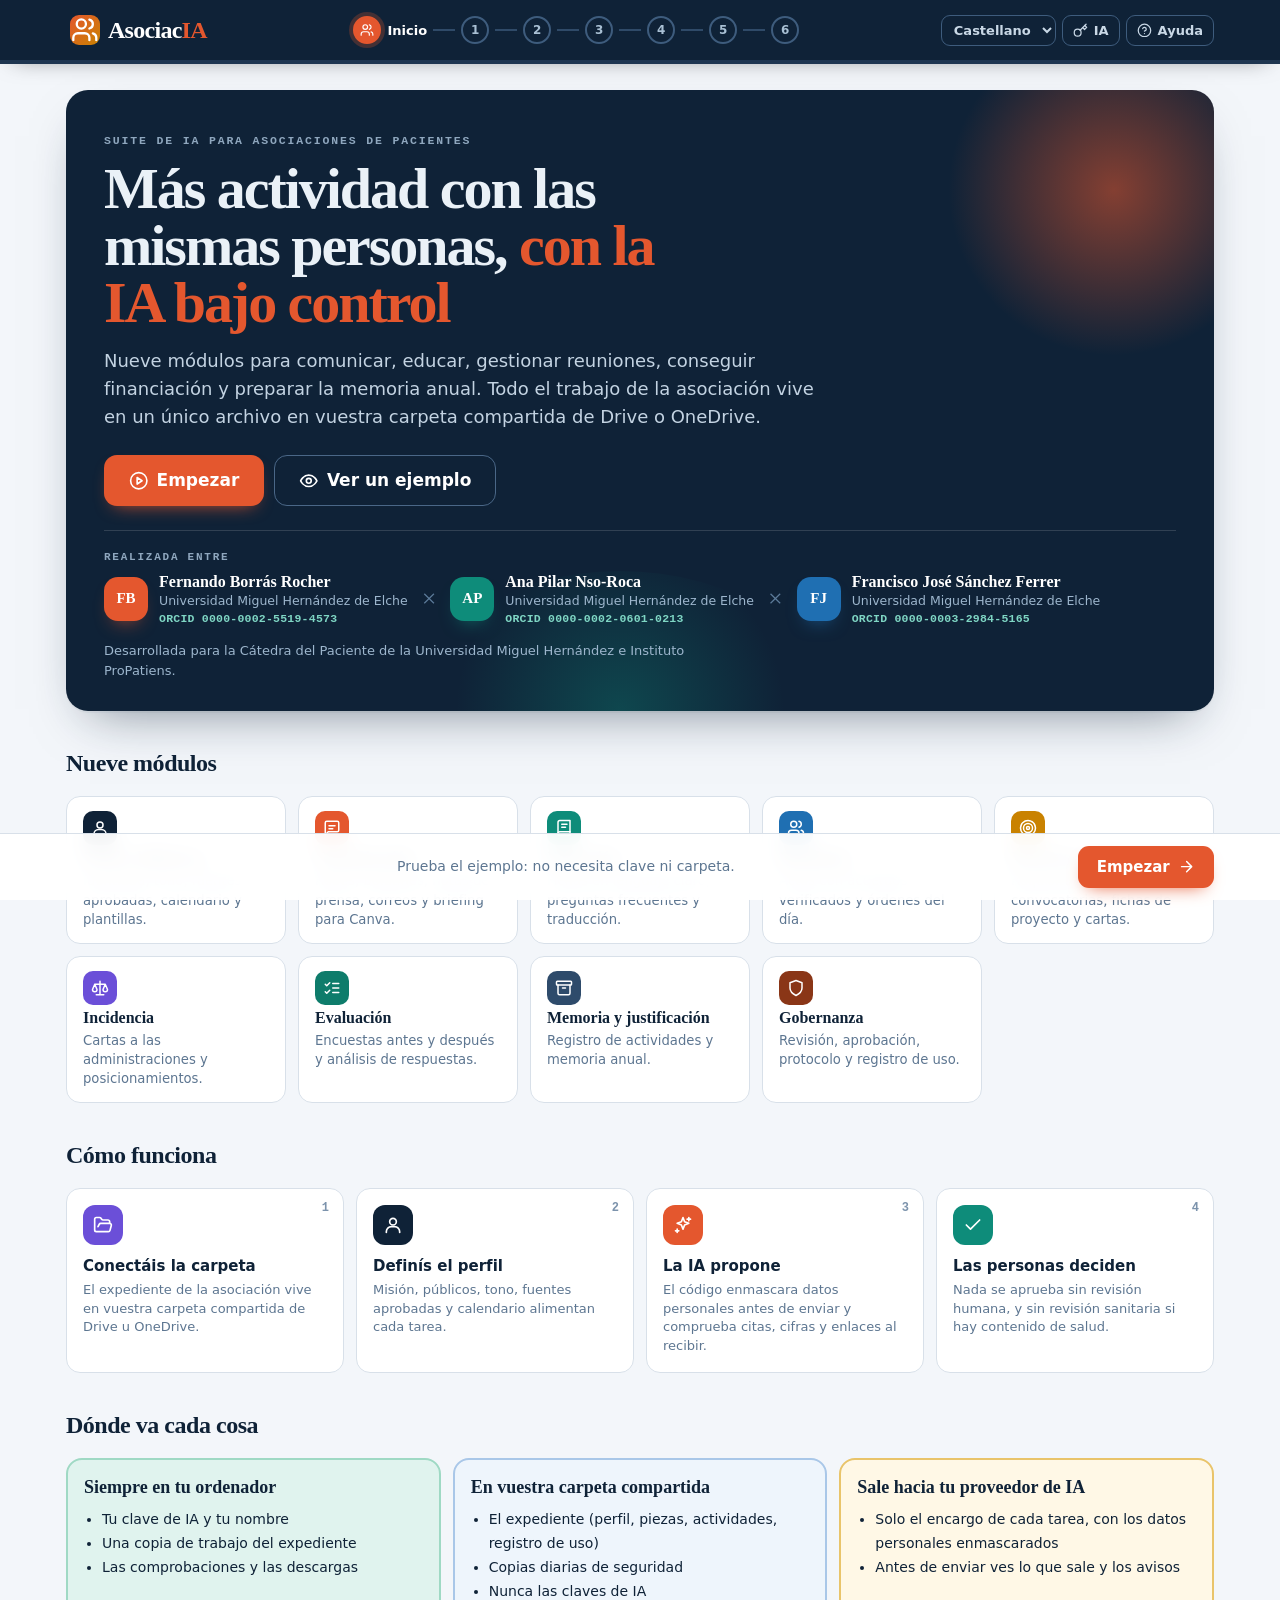
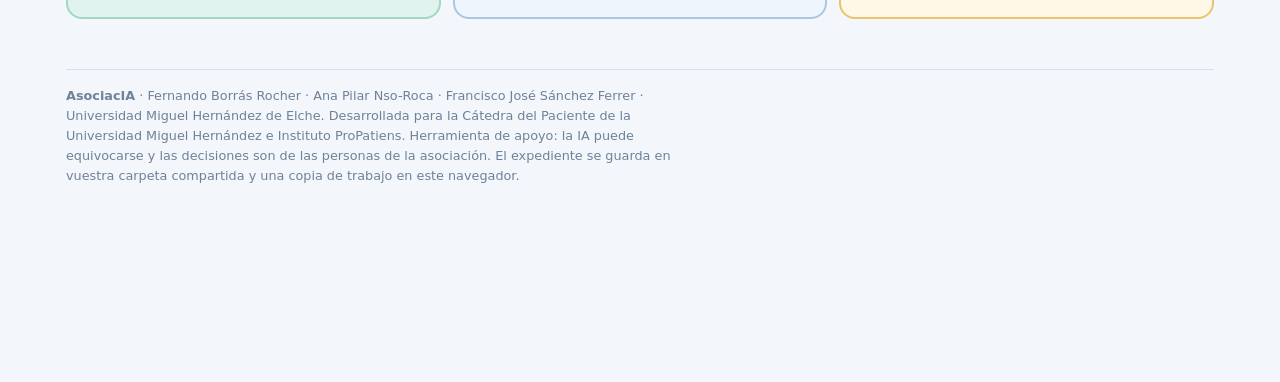
==== index.html @ 96e9e6d0 "Add files via upload" ====
<!DOCTYPE html>
<html lang="es"><head><meta charset="utf-8"><meta name="viewport" content="width=device-width,initial-scale=1"><meta name="theme-color" content="#0F2237">
<meta http-equiv="Content-Security-Policy" content="default-src 'none'; script-src 'unsafe-inline' https://cdnjs.cloudflare.com; style-src 'unsafe-inline' https://fonts.googleapis.com; font-src https://fonts.gstatic.com; img-src data: blob:; media-src blob: data:; connect-src https://api.openai.com https://generativelanguage.googleapis.com https://api.anthropic.com; worker-src blob: https://cdnjs.cloudflare.com; base-uri 'none'; form-action 'none'">
<meta name="author" content="Fernando Borrás Rocher; Ana Pilar Nso-Roca; Francisco José Sánchez Ferrer">
<meta name="description" content="La suite de IA de tu asociación de pacientes">
<title>AsociacIA · La suite de IA de tu asociación de pacientes</title><link rel="preconnect" href="https://fonts.googleapis.com">
<link rel="preconnect" href="https://fonts.gstatic.com" crossorigin>
<link href="https://fonts.googleapis.com/css2?family=Bricolage+Grotesque:opsz,wght@12..96,500;12..96,700;12..96,800&family=Instrument+Sans:ital,wght@0,400;0,500;0,600;0,700;1,400&family=JetBrains+Mono:wght@400;600&display=swap" rel="stylesheet">

<style>
:root{
  --tinta:#0F2237; --acero:#2E4B6B; --acero-claro:#7C93AC; --gris:#5D7691;
  --papel:#F3F6FA; --blanco:#FFFFFF; --linea:#D8E0E9; --linea-2:#E8EEF4;
  --brasa:#E4572E; --brasa-osc:#C9441F; --brasa-suave:#FDEBE4;
  --forjado:#0E7C6B; --forjado-suave:#E0F3EE; --aviso:#8A3617;
  --c-ctx:#1F6FB2; --c-comp:#6B4FD8; --c-rda:#0E8C7A; --c-tema:#C98200; --c-eval:#E4572E; --c-final:#2E4B6B;
  --sombra:0 1px 0 rgba(15,34,55,.05), 0 14px 34px -22px rgba(15,34,55,.45);
  --sombra-alta:0 2px 0 rgba(15,34,55,.04), 0 22px 50px -24px rgba(15,34,55,.55);
  --r:14px;
  --display:"Bricolage Grotesque",Georgia,serif;
  --texto:"Instrument Sans",system-ui,-apple-system,"Segoe UI",sans-serif;
  --mono:"JetBrains Mono",ui-monospace,monospace;
}
*{box-sizing:border-box}
html,body{margin:0;padding:0}
body{background:var(--papel);color:var(--tinta);font-family:var(--texto);font-size:16px;line-height:1.55;-webkit-font-smoothing:antialiased;padding-bottom:84px}
a{color:var(--acero)}
:focus-visible{outline:3px solid var(--brasa);outline-offset:2px;border-radius:6px}
.hidden{display:none!important}
svg.i{width:1.15em;height:1.15em;vertical-align:-.2em;fill:none;stroke:currentColor;stroke-width:2;stroke-linecap:round;stroke-linejoin:round;flex:none}
code{font-family:var(--mono);font-size:.85em;background:var(--linea-2);padding:1px 5px;border-radius:5px}

/* Barra superior */
.topbar{position:sticky;top:0;z-index:40;background:var(--tinta);color:#EAF1F7;box-shadow:0 6px 24px -14px rgba(0,0,0,.6)}
.tb-in{max-width:1180px;margin:0 auto;padding:10px 16px;display:flex;align-items:center;gap:14px}
.logo{background:none;border:0;color:#fff;font-family:var(--display);font-weight:800;font-size:24px;letter-spacing:-.03em;cursor:pointer;padding:2px 4px;display:flex;align-items:center;gap:8px}
.logo em{font-style:normal;color:var(--brasa)}
.logo .anv{width:30px;height:30px;border-radius:9px;background:var(--brasa);display:grid;place-items:center;color:#fff}
.stepper{flex:1;display:flex;align-items:center;justify-content:center;min-width:0}
.sdot{display:flex;align-items:center;gap:7px;background:none;border:0;color:#8FA7BE;font:600 13px var(--texto);padding:6px;cursor:pointer;border-radius:10px;white-space:nowrap}
.sdot:disabled{cursor:not-allowed;opacity:.45}
.sdot .n{width:28px;height:28px;border-radius:50%;display:grid;place-items:center;border:2px solid #3E5C7D;font-size:12px;color:#A9C0D4;transition:all .2s}
.sdot .n svg{width:14px;height:14px}
.sdot[data-state="done"] .n{background:var(--forjado);border-color:var(--forjado);color:#fff}
.sdot[data-state="now"]{color:#fff}
.sdot[data-state="now"] .n{background:var(--brasa);border-color:var(--brasa);color:#fff;box-shadow:0 0 0 4px rgba(228,87,46,.25)}
.sdot:not(:disabled):hover{background:rgba(255,255,255,.06)}
.sline{flex:0 1 26px;height:2px;background:#2F4A68;min-width:6px}
.sline.on{background:var(--forjado)}
.tb-tools{display:flex;gap:6px}
.tb-btn{background:transparent;border:1px solid #3E5C7D;color:#C9D8E6;border-radius:9px;padding:6px 10px;font:600 13px var(--texto);cursor:pointer;display:flex;align-items:center;gap:6px}
.tb-btn:hover{border-color:var(--brasa);color:#fff}
.progress{height:4px;background:#1E3550}
.progress span{display:block;height:100%;width:0;background:linear-gradient(90deg,var(--brasa),#F59E0B);transition:width .4s}
@media(max-width:960px){.sdot .lbl{display:none}.sdot[data-state="now"] .lbl{display:inline}}
@media(max-width:720px){
  .tb-in{flex-wrap:wrap;gap:8px}
  .stepper{order:3;flex-basis:100%;justify-content:space-between}
  .sdot[data-state="now"] .lbl{display:none}
  .tb-btn .lbl{display:none}
}

/* Pantallas */
main{max-width:1180px;margin:0 auto;padding:26px 16px 40px}
.screen{display:none}
.screen.on{display:block}
@media(prefers-reduced-motion:no-preference){.screen.on{animation:rise .35s cubic-bezier(.2,.7,.3,1) both}@keyframes rise{from{opacity:0;transform:translateY(10px)}to{opacity:1;transform:none}}}
.sh{display:flex;gap:18px;align-items:flex-start;margin:4px 0 22px}
.sh-ico{width:64px;height:64px;border-radius:18px;background:var(--c,var(--brasa));color:#fff;display:grid;place-items:center;flex:none;box-shadow:0 12px 24px -14px var(--c,var(--brasa))}
.sh-ico svg{width:32px;height:32px}
.sh-step{font:600 12px var(--mono);letter-spacing:.12em;text-transform:uppercase;color:var(--acero-claro);margin:4px 0}
.sh h2{font-family:var(--display);font-weight:800;font-size:clamp(26px,3.6vw,38px);letter-spacing:-.025em;line-height:1.05;margin:0 0 6px}
.sh-lede{margin:0;color:var(--gris);font-size:16.5px;max-width:70ch}
@media(max-width:600px){.sh-ico{width:48px;height:48px;border-radius:14px}.sh-ico svg{width:24px;height:24px}}

.card{background:var(--blanco);border:1px solid var(--linea);border-radius:var(--r);box-shadow:var(--sombra);padding:20px;margin-bottom:18px}
.card h3{font-family:var(--display);font-weight:700;font-size:19px;letter-spacing:-.01em;margin:0 0 4px;display:flex;align-items:center;gap:9px}
.card h3 .num{width:26px;height:26px;border-radius:8px;background:var(--tinta);color:#fff;font:700 13px var(--mono);display:grid;place-items:center}
.card .sub{margin:0 0 14px;color:var(--gris);font-size:14px}
.grid2{display:grid;grid-template-columns:1fr 1fr;gap:14px}
.cols{display:grid;grid-template-columns:minmax(0,1.45fr) minmax(0,1fr);gap:20px;align-items:start}
.sticky{position:sticky;top:96px}
@media(max-width:900px){.cols{grid-template-columns:1fr}.sticky{position:static}}
@media(max-width:640px){.grid2{grid-template-columns:1fr}}

label,.lab{display:block;font-size:13.5px;font-weight:600;margin:0 0 6px;color:var(--acero)}
label small,.lab small{font-weight:500;color:var(--acero-claro)}
input[type=text],input[type=password],input[type=number],textarea,select{width:100%;padding:11px 13px;border:1.5px solid var(--linea);border-radius:10px;font-family:var(--texto);font-size:15px;color:var(--tinta);background:#fff;transition:border-color .15s,box-shadow .15s}
input:focus,textarea:focus,select:focus{outline:none;border-color:var(--acero-claro);box-shadow:0 0 0 4px rgba(124,147,172,.18)}
input.bad{border-color:var(--brasa);box-shadow:0 0 0 4px rgba(228,87,46,.15)}
textarea{resize:vertical;min-height:96px;line-height:1.5}
input::placeholder,textarea::placeholder{color:#9DB0C2}
.field{margin-bottom:16px}
.help{font-size:12.8px;color:var(--gris);margin:6px 0 0}
.help b{color:var(--acero)}

button{font-family:var(--texto);cursor:pointer}
.btn{display:inline-flex;align-items:center;gap:8px;border-radius:11px;font-weight:600;font-size:15px;border:1.5px solid transparent;padding:11px 18px;transition:transform .08s,background .15s,border-color .15s;text-decoration:none;line-height:1.2}
.btn:active{transform:translateY(1px)}
.btn-primary{background:var(--brasa);color:#fff;box-shadow:0 8px 18px -10px var(--brasa)}
.btn-primary:hover{background:var(--brasa-osc)}
.btn-big{font-size:17px;padding:14px 24px;border-radius:13px}
.btn-dark{background:var(--tinta);color:#fff}
.btn-dark:hover{background:#1c3656}
.btn-ghost{background:#fff;border-color:var(--linea);color:var(--acero)}
.btn-ghost:hover{border-color:var(--acero-claro);background:#F7FAFC}
.btn-ok{background:var(--forjado);color:#fff}
.btn-ok:hover{background:#0b6457}
.btn-word{background:#2B579A;color:#fff}
.btn-word:hover{background:#1e3f7a}
.btn-sm{padding:7px 12px;font-size:13.5px;border-radius:9px}
.btn:disabled{opacity:.55;cursor:not-allowed}
.actions{display:flex;gap:10px;flex-wrap:wrap;align-items:center}

.chips{display:flex;gap:8px;flex-wrap:wrap}
.chip{background:#fff;border:1.5px solid var(--linea);border-radius:999px;padding:7px 13px;font-size:13.5px;color:var(--acero);cursor:pointer;display:inline-flex;align-items:center;gap:6px;line-height:1.25;text-align:left}
.chip:hover{border-color:var(--brasa);color:var(--brasa)}
.chip[aria-pressed="true"]{background:var(--tinta);border-color:var(--tinta);color:#fff}
.chip.mini-ex{font-size:12.5px;padding:4px 10px;border-style:dashed}
.seg{display:flex;flex-wrap:wrap;gap:6px}
.seg button{border:1.5px solid var(--linea);background:#fff;border-radius:9px;padding:7px 11px;font-size:13.5px;font-weight:600;color:var(--acero)}
.seg button:hover{border-color:var(--acero-claro)}
.seg button[aria-pressed="true"]{background:var(--tinta);border-color:var(--tinta);color:#fff}

.meto{display:grid;grid-template-columns:repeat(auto-fill,minmax(180px,1fr));gap:8px}
.meto button{text-align:left;background:#fff;border:1.5px solid var(--linea);border-radius:12px;padding:10px 12px;color:var(--tinta)}
.meto button b{display:block;font-size:14px}
.meto button span{display:block;font-size:12.3px;color:var(--gris);line-height:1.35;margin-top:2px}
.meto button:hover{border-color:var(--acero-claro)}
.meto button[aria-pressed="true"]{border-color:var(--tinta);box-shadow:0 0 0 2px var(--tinta);background:var(--papel)}

.tip{display:flex;gap:12px;background:#FFF8E6;border:1px solid #F3DDA0;border-radius:12px;padding:13px 15px;font-size:14px;color:#6B4E00;margin-bottom:18px}
.tip svg{width:22px;height:22px;color:#C98200;flex:none;margin-top:1px}
.tip strong{color:#523B00}
.aviso{background:var(--brasa-suave);border:1px solid #F3C7B5;border-radius:12px;padding:13px 15px;font-size:14px;color:var(--aviso);margin-bottom:16px}
.okbox{background:var(--forjado-suave);border:1px solid #A9DCCF;border-radius:12px;padding:13px 15px;font-size:14px;color:#0B5A4E;margin-bottom:16px;display:flex;gap:12px;align-items:center;flex-wrap:wrap}

/* Inicio */
.hero{background:var(--tinta);color:#EAF1F7;border-radius:22px;padding:40px 36px;position:relative;overflow:hidden;margin-bottom:26px;box-shadow:var(--sombra-alta)}
.hero::before{content:"";position:absolute;right:-80px;top:-80px;width:360px;height:360px;border-radius:50%;background:radial-gradient(circle,rgba(228,87,46,.55),transparent 65%)}
.hero::after{content:"";position:absolute;left:30%;bottom:-140px;width:420px;height:280px;border-radius:50%;background:radial-gradient(circle,rgba(14,140,122,.35),transparent 65%)}
.hero>*{position:relative;z-index:1}
@media(max-width:600px){.hero{padding:28px 20px;border-radius:18px}}
.eyebrow{font:600 11.5px var(--mono);letter-spacing:.16em;text-transform:uppercase;color:#8FA7BE;margin:0 0 14px}
.hero h1{font-family:var(--display);font-weight:800;font-size:clamp(34px,5.4vw,58px);line-height:.98;letter-spacing:-.035em;margin:0 0 16px;max-width:17ch}
.hero h1 em{font-style:normal;color:var(--brasa)}
.hero p.lede{max-width:62ch;font-size:18px;color:#C3D3E2;margin:0 0 24px}
.hero .actions .btn-ghost{background:transparent;color:#fff;border-color:#4A6787}
.hero .actions .btn-ghost:hover{border-color:#fff}
.draft{margin-top:18px;background:rgba(255,255,255,.07);border:1px solid rgba(255,255,255,.18);border-radius:12px;padding:12px 14px;display:flex;gap:12px;align-items:center;flex-wrap:wrap;font-size:14.5px}
.sec-title{font-family:var(--display);font-weight:800;font-size:24px;letter-spacing:-.02em;margin:34px 0 6px}
.sec-sub{color:var(--gris);margin:0 0 16px}
.journey{display:grid;grid-template-columns:repeat(4,1fr);gap:12px}
.jstop{background:#fff;border:1px solid var(--linea);border-radius:14px;padding:16px;position:relative}
.jstop .ji{width:40px;height:40px;border-radius:12px;display:grid;place-items:center;color:#fff;background:var(--c);margin-bottom:10px}
.jstop .ji svg{width:20px;height:20px}
.jstop b{display:block;font-size:15px;margin-bottom:2px}
.jstop span{display:block;font-size:13px;color:var(--gris);line-height:1.45}
.jstop .jn{position:absolute;top:12px;right:14px;font:700 12px var(--mono);color:var(--acero-claro)}
@media(max-width:900px){.journey{grid-template-columns:1fr 1fr}}
@media(max-width:480px){.journey{grid-template-columns:1fr}}

.parts{display:grid;grid-template-columns:repeat(auto-fill,minmax(250px,1fr));gap:10px}
.part{display:flex;gap:12px;align-items:flex-start;background:#fff;border:1px solid var(--linea);border-radius:12px;padding:12px 14px}
.part .pi{width:34px;height:34px;border-radius:10px;background:color-mix(in srgb,var(--c) 14%,#fff);color:var(--c);display:grid;place-items:center;flex:none}
.part b{display:block;font-size:14.5px}
.part span{display:block;font-size:12.8px;color:var(--gris);line-height:1.4}

.examples{display:grid;grid-template-columns:repeat(auto-fill,minmax(230px,1fr));gap:14px}
.excard{background:#fff;border:1px solid var(--linea);border-radius:16px;padding:16px;display:flex;flex-direction:column;gap:8px;box-shadow:var(--sombra);position:relative;overflow:hidden;text-align:left;font:inherit;color:inherit;cursor:pointer;transition:transform .15s,box-shadow .15s}
.excard:hover{transform:translateY(-3px);box-shadow:var(--sombra-alta)}
.excard::before{content:"";position:absolute;left:0;top:0;right:0;height:5px;background:var(--c)}
.excard .emo{font-size:32px;line-height:1}
.excard .area{font:700 11px var(--mono);letter-spacing:.1em;text-transform:uppercase;color:var(--acero-claro)}
.excard b{font-family:var(--display);font-size:18px;letter-spacing:-.01em;line-height:1.15}
.excard p{margin:0;font-size:13.5px;color:var(--gris);flex:1}
.badge{display:inline-flex;align-items:center;gap:5px;font-size:12px;font-weight:700;color:var(--c);background:color-mix(in srgb,var(--c) 12%,#fff);border-radius:999px;padding:3px 9px;align-self:flex-start}

/* Clave */
.keyrow{display:flex;gap:8px}
.keyrow input{flex:1;font-family:var(--mono);font-size:14px}
.eye{width:46px;flex:none;border:1.5px solid var(--linea);background:#fff;border-radius:10px;color:var(--acero);display:grid;place-items:center}
.light{display:flex;align-items:center;gap:10px;padding:12px 14px;border-radius:12px;background:var(--papel);margin-top:14px;font-size:14.5px;font-weight:600}
.light .bulbo{width:14px;height:14px;border-radius:50%;background:#B8C5D3;box-shadow:0 0 0 4px rgba(184,197,211,.3);flex:none}
.light[data-s="ok"] .bulbo{background:#16A34A;box-shadow:0 0 0 4px rgba(22,163,74,.22)}
.light[data-s="err"] .bulbo{background:var(--brasa);box-shadow:0 0 0 4px rgba(228,87,46,.22)}
.light[data-s="wait"] .bulbo{background:#F59E0B;box-shadow:0 0 0 4px rgba(245,158,11,.25)}
.olsteps{list-style:none;padding:0;margin:0;counter-reset:o;display:flex;flex-direction:column;gap:12px}
.olsteps li{counter-increment:o;display:flex;gap:12px;font-size:14.5px;align-items:flex-start}
.olsteps li::before{content:counter(o);width:28px;height:28px;border-radius:50%;background:var(--brasa-suave);color:var(--brasa);font:700 13px var(--mono);display:grid;place-items:center;flex:none}

/* Acordeones */
.acc{background:#fff;border:1px solid var(--linea);border-radius:var(--r);margin-bottom:12px;box-shadow:var(--sombra);overflow:hidden}
.acc>summary{list-style:none;cursor:pointer;padding:15px 18px;display:flex;align-items:center;gap:12px}
.acc>summary::-webkit-details-marker{display:none}
.acc>summary .ai{width:36px;height:36px;border-radius:10px;background:var(--papel);color:var(--acero);display:grid;place-items:center;flex:none}
.acc[open]>summary .ai{background:var(--tinta);color:#fff}
.acc>summary b{font-family:var(--display);font-size:17px;display:block}
.acc>summary small{display:block;color:var(--gris);font-size:13px}
.acc>summary .chev{margin-left:auto;transition:transform .2s;color:var(--acero-claro)}
.acc[open]>summary .chev{transform:rotate(180deg)}
.acc .inner{padding:4px 18px 18px;border-top:1px solid var(--linea-2)}
.acc .inner>*:first-child{margin-top:14px}
.prompt-ta{font-family:var(--mono);font-size:12.3px;min-height:130px;background:#FBFDFE}

/* Resumen lateral */
.sum h3{margin-bottom:10px}
.stats{display:grid;grid-template-columns:1fr 1fr;gap:8px;margin-bottom:14px}
.stat{background:var(--papel);border-radius:12px;padding:10px 12px}
.stat b{display:block;font:800 24px var(--display);letter-spacing:-.02em;line-height:1.1}
.stat span{font-size:12.3px;color:var(--gris)}
.checks{list-style:none;margin:0;padding:0;display:flex;flex-direction:column;gap:6px;font-size:14px}
.checks li{display:flex;gap:9px;align-items:center;color:var(--gris)}
.checks li .ck{width:20px;height:20px;border-radius:50%;border:2px solid var(--linea);display:grid;place-items:center;flex:none}
.checks li.on{color:var(--tinta)}
.checks li.on .ck{background:var(--forjado);border-color:var(--forjado);color:#fff}
.checks li .ck svg{width:12px;height:12px}
.docname{margin-top:14px;padding:11px 13px;border-radius:11px;background:var(--tinta);color:#C3D3E2;font-size:13.5px}
.docname b{color:#fff}

/* Generación */
.agents{display:flex;flex-direction:column;gap:10px}
.agent{background:#fff;border:1px solid var(--linea);border-radius:var(--r);box-shadow:var(--sombra);overflow:hidden;transition:border-color .2s}
.agent-h{display:flex;align-items:center;gap:14px;padding:14px 16px;cursor:pointer}
.agent .ai{width:42px;height:42px;border-radius:12px;background:color-mix(in srgb,var(--c) 14%,#fff);color:var(--c);display:grid;place-items:center;flex:none;transition:all .2s}
.agent .ai svg{width:20px;height:20px}
.agent-t{flex:1;min-width:0}
.agent-t b{display:block;font-family:var(--display);font-size:16.5px}
.agent-t span{display:block;font-size:13px;color:var(--gris)}
.pill{font-size:12.5px;font-weight:700;border-radius:999px;padding:4px 10px;background:var(--linea-2);color:var(--gris);white-space:nowrap}
.agent[data-s="run"]{border-color:#F59E0B}
.agent[data-s="run"] .ai{background:var(--c);color:#fff;animation:pulse 1s infinite alternate}
.agent[data-s="run"] .pill{background:#FFF1D6;color:#8A5A00}
.agent[data-s="ok"] .ai{background:var(--c);color:#fff}
.agent[data-s="ok"] .pill{background:var(--forjado-suave);color:var(--forjado)}
.agent[data-s="err"]{border-color:var(--brasa)}
.agent[data-s="err"] .pill{background:var(--brasa-suave);color:var(--brasa)}
.agent-b{display:none;padding:4px 18px 16px 72px;font-size:14px;border-top:1px solid var(--linea-2);background:#FBFDFE}
.agent.open .agent-b{display:block}
@media(max-width:600px){.agent-b{padding-left:18px}}
@keyframes pulse{from{transform:scale(1);box-shadow:0 0 0 0 rgba(228,87,46,.5)}to{transform:scale(1.06);box-shadow:0 0 0 10px rgba(228,87,46,0)}}
.forging{display:flex;align-items:center;gap:14px;padding:16px 18px;border-radius:14px;background:var(--tinta);color:#fff;margin-bottom:16px}
.forging .spark{width:44px;height:44px;border-radius:12px;background:var(--brasa);display:grid;place-items:center;flex:none;animation:pulse 1s infinite alternate}
.forging.done .spark{background:var(--forjado);animation:none}
.forging.err .spark{animation:none}
.forging b{font-family:var(--display);font-size:18px;display:block}
.forging span{font-size:14px;color:#C3D3E2}
.mini-list{margin:10px 0 0;padding:0;list-style:none}
.mini-list li{padding:5px 0;border-bottom:1px solid var(--linea-2)}
.mini-list li:last-child{border-bottom:0}
.code{display:inline-block;font:700 11px var(--mono);border-radius:5px;padding:1px 6px;margin-right:6px;background:var(--linea-2);color:var(--acero)}

/* Guía */
.res-head{display:flex;gap:14px;align-items:center;flex-wrap:wrap;margin-bottom:16px}
.res-head h2{font-family:var(--display);font-weight:800;font-size:clamp(24px,3vw,32px);letter-spacing:-.02em;margin:0;flex:1;min-width:240px;line-height:1.1}
.doc{background:#fff;border:1px solid var(--linea);border-radius:18px;box-shadow:var(--sombra-alta);padding:40px 44px;max-width:900px;margin:0 auto}
@media(max-width:700px){.doc{padding:22px 16px}}
.doc-h{border-bottom:3px solid var(--tinta);padding-bottom:18px;margin-bottom:26px}
.doc-kind{font:600 12px var(--mono);letter-spacing:.12em;text-transform:uppercase;color:var(--brasa);margin:0 0 6px}
.doc-h h1{font-family:var(--display);font-weight:800;font-size:clamp(26px,3.4vw,36px);letter-spacing:-.025em;line-height:1.05;margin:0 0 12px}
.meta{display:flex;flex-wrap:wrap;gap:6px}
.meta span{font-size:12.8px;font-weight:600;background:var(--papel);color:var(--acero);border-radius:999px;padding:4px 11px}
.dsec{margin-bottom:28px}
.dsec h2{font-family:var(--display);font-weight:700;font-size:20px;letter-spacing:-.01em;margin:0 0 10px;display:flex;align-items:center;gap:10px}
.dsec h2 .num{width:28px;height:28px;border-radius:8px;background:var(--tinta);color:#fff;font:700 13px var(--mono);display:grid;place-items:center;flex:none}
.dsec p{margin:0 0 10px;max-width:75ch}
.sublab{font-size:13px;font-weight:700;color:var(--acero-claro);margin:14px 0 6px}
.row{display:flex;gap:10px;padding:8px 0;border-bottom:1px solid var(--linea-2);font-size:14.5px;align-items:flex-start}
.row:last-child{border-bottom:0}
.row .code{margin-top:2px;flex:none}
.code.cg{background:#E6F0FA;color:var(--c-ctx)}
.code.ce{background:#EEEAFB;color:var(--c-comp)}
.code.bl{background:var(--forjado-suave);color:var(--forjado)}
.code.tm{background:var(--tinta);color:#fff}
.row .hrs{margin-left:auto;font-size:12.5px;color:var(--gris);white-space:nowrap}
.blk{font-weight:700;margin:16px 0 4px;display:flex;gap:8px;align-items:baseline}
.blk small{font-weight:500;color:var(--gris)}
.tbl-wrap{overflow-x:auto}
table.t{width:100%;border-collapse:collapse;font-size:14px}
table.t th{background:var(--tinta);color:#fff;text-align:left;padding:9px 11px;font-size:12.5px;font-weight:700}
table.t td{padding:9px 11px;border-bottom:1px solid var(--linea-2);vertical-align:top}
table.t tr:nth-child(even) td{background:#FAFCFE}
.peso{font-weight:800;color:var(--brasa);white-space:nowrap}
.note{margin-top:12px;padding:11px 14px;background:var(--papel);border-left:4px solid var(--forjado);border-radius:8px;font-size:14px}
.demo-flag{background:#FFF8E6;border:1px solid #F3DDA0;color:#6B4E00;border-radius:12px;padding:11px 15px;font-size:14px;margin:0 auto 16px;max-width:900px;display:flex;gap:10px;align-items:center;flex-wrap:wrap}
.demo-flag svg{color:#C98200}

/* Navegación inferior */
.bottomnav{position:fixed;left:0;right:0;bottom:0;z-index:35;background:rgba(255,255,255,.94);backdrop-filter:blur(10px);-webkit-backdrop-filter:blur(10px);border-top:1px solid var(--linea)}
.bn-in{max-width:1180px;margin:0 auto;padding:12px 16px;display:flex;align-items:center;gap:12px}
.bn-hint{flex:1;text-align:center;font-size:14px;color:var(--gris)}
.bn-hint b{color:var(--tinta)}
@media(max-width:600px){.bn-hint{display:none}.bn-in{justify-content:space-between}}

/* Modal */
.modal{position:fixed;inset:0;z-index:60;background:rgba(15,34,55,.55);display:none;align-items:flex-start;justify-content:center;padding:6vh 16px;overflow:auto}
.modal.on{display:flex}
.modal-box{background:#fff;border-radius:18px;max-width:760px;width:100%;box-shadow:var(--sombra-alta);overflow:hidden}
.modal-head{display:flex;align-items:center;gap:12px;padding:16px 20px;background:var(--tinta);color:#fff}
.modal-head h2{font-family:var(--display);font-size:22px;margin:0;flex:1}
.modal-head button{background:transparent;border:1px solid #4A6787;color:#fff;border-radius:9px;padding:6px 10px}
.modal-body{padding:18px 20px 22px}
.glos{display:grid;grid-template-columns:1fr 1fr;gap:10px}
@media(max-width:600px){.glos{grid-template-columns:1fr}}
.glos div{background:var(--papel);border-radius:12px;padding:12px 14px}
.glos b{display:block;font-family:var(--display);font-size:16px;margin-bottom:2px}
.glos span{font-size:13.8px;color:var(--acero)}
.hist{display:flex;align-items:center;gap:12px;padding:12px 14px;border:1px solid var(--linea);border-radius:12px;margin-bottom:8px}
.hist-t{flex:1;min-width:0;cursor:pointer}
.hist-t b{display:block;font-size:15px}
.hist-t span{font-size:12.8px;color:var(--gris)}
.hist:hover{border-color:var(--acero-claro)}
.iconbtn{width:34px;height:34px;border-radius:9px;border:1.5px solid var(--linea);background:#fff;color:var(--acero);display:grid;place-items:center;padding:0}
.iconbtn:hover{border-color:var(--brasa);color:var(--brasa)}
.empty{text-align:center;color:var(--gris);padding:30px 10px}

.toast{position:fixed;left:50%;bottom:96px;transform:translateX(-50%) translateY(20px);background:var(--tinta);color:#fff;padding:11px 18px;border-radius:12px;font-size:14.5px;font-weight:600;opacity:0;pointer-events:none;transition:all .25s;z-index:70;max-width:90vw;text-align:center;box-shadow:var(--sombra-alta)}
.toast.on{opacity:1;transform:translateX(-50%)}
footer{max-width:1180px;margin:0 auto;padding:0 16px 30px;font-size:13px;color:#6E8299}
footer hr{border:0;border-top:1px solid var(--linea);margin:0 0 14px}

@media print{
  body{background:#fff;padding:0}
  .topbar,.bottomnav,.res-head,.demo-flag,.okbox,footer,.toast,.modal{display:none!important}
  main{padding:0;max-width:none}
  .screen{display:none!important}
  
  .doc{box-shadow:none;border:0;padding:0;max-width:none}
  .dsec{break-inside:avoid-page}
  table.t th{-webkit-print-color-adjust:exact;print-color-adjust:exact}
}
/* ══ v2 ══ */
.grid3{display:grid;grid-template-columns:repeat(3,1fr);gap:12px}
@media(max-width:640px){.grid3{grid-template-columns:1fr}}
.feats{display:grid;grid-template-columns:repeat(4,1fr);gap:12px}
@media(max-width:960px){.feats{grid-template-columns:1fr 1fr}}
@media(max-width:520px){.feats{grid-template-columns:1fr}}
.feat{background:#fff;border:1px solid var(--linea);border-radius:14px;padding:16px;border-top:4px solid var(--c)}
.feat .pi{width:38px;height:38px;border-radius:11px;background:color-mix(in srgb,var(--c) 14%,#fff);color:var(--c);display:grid;place-items:center;margin-bottom:10px}
.feat b{display:block;font-family:var(--display);font-size:17px;margin-bottom:3px}
.feat span{display:block;font-size:13.5px;color:var(--gris);line-height:1.45}
.importbar{display:flex;gap:14px;align-items:center;flex-wrap:wrap;background:var(--tinta);color:#EAF1F7;border-radius:var(--r);padding:14px 16px;margin-bottom:18px}
.importbar .pi{width:40px;height:40px;border-radius:11px;background:var(--brasa);display:grid;place-items:center;flex:none}
.importbar b{display:block;font-size:15px}
.importbar span{display:block;font-size:13.3px;color:#A9C0D4}
.importbar .btn-dark{background:#fff;color:var(--tinta)}
.importbar .btn-dark:hover{background:#EAF1F7}
.inacc{border-top:1px solid var(--linea-2);margin-top:4px;padding-top:12px}
.inacc>summary{list-style:none;cursor:pointer;display:flex;align-items:center;gap:8px;font-size:14px;font-weight:600;color:var(--acero)}
.inacc>summary::-webkit-details-marker{display:none}
.inacc>summary .chev{margin-left:auto;transition:transform .2s;color:var(--acero-claro)}
.inacc[open]>summary .chev{transform:rotate(180deg)}
.rec{display:inline-block;font:700 11px var(--texto);background:var(--forjado-suave);color:var(--forjado);border-radius:999px;padding:2px 8px;vertical-align:2px;margin-left:4px}
.checkgrid{display:grid;grid-template-columns:1fr 1fr;gap:8px}
@media(max-width:560px){.checkgrid{grid-template-columns:1fr}}
.checkgrid label{display:flex;gap:9px;align-items:center;margin:0;padding:9px 11px;border-radius:10px;background:var(--papel);font-weight:500;color:var(--tinta);cursor:pointer;font-size:14px}
.checkgrid input{width:18px;height:18px;accent-color:var(--forjado);margin:0}
.checkgrid label:has(input:checked){background:var(--forjado-suave)}
.drop{display:flex;flex-direction:column;align-items:center;gap:4px;text-align:center;border:2px dashed var(--linea);border-radius:14px;padding:24px;cursor:pointer;color:var(--acero);margin:0;font-weight:500}
.drop svg{width:30px;height:30px;color:var(--brasa)}
.drop b{font-size:15px;color:var(--tinta)}
.drop span{font-size:13px;color:var(--gris)}
.drop.over,.drop:hover{border-color:var(--brasa);background:var(--brasa-suave)}



/* selector de idioma (65-i18n) */
.tb-lang{display:flex;align-items:center}.tb-sel{background:transparent;border:1px solid #3E5C7D;color:#C9D8E6;border-radius:9px;padding:6px 8px;font:600 13px var(--texto);cursor:pointer;max-width:120px}.tb-sel:hover{border-color:var(--brasa);color:#fff}.tb-sel:focus-visible{outline:2px solid var(--brasa);outline-offset:2px}.tb-sel option{color:#0F2237;background:#fff}
/* ══ Estilos propios de la app (se añaden a forja-base.css). Prefijo fa- para no chocar con clases de Forja ══ */
.logo .anv{background:linear-gradient(135deg,var(--brasa),#C98200)}
.hero{padding:44px 38px 30px}.hero h1{max-width:20ch}.fa-inicio{margin:14px 0 0;font-size:14px;color:#C3D3E2}.fa-inicio:empty{display:none}.fa-inicio b{color:#fff}
/* autores con ORCID */
.fa-autores{display:flex;gap:14px;align-items:center;flex-wrap:wrap;margin-top:24px;padding-top:20px;border-top:1px solid rgba(255,255,255,.14)}.fa-autores-cap{font:600 11px var(--mono);letter-spacing:.16em;text-transform:uppercase;color:#8FA7BE;width:100%;margin-bottom:-4px}
.fa-autor{display:flex;gap:11px;align-items:center}.fa-autor b{display:block;color:#fff;font:700 16px var(--display)}.fa-autor small{display:block;color:#9DB6CD;font-size:12.5px;max-width:34ch}.fa-av{width:44px;height:44px;border-radius:14px;background:var(--c);color:#fff;display:grid;place-items:center;font:800 15px var(--display);flex:none;box-shadow:0 10px 20px -12px var(--c)}.fa-x{font:300 26px var(--display);color:#5D7C9B}
.fa-orcid{display:block;margin-top:2px;font:600 11.5px var(--mono);letter-spacing:.02em;color:#7FD6C4!important;text-decoration:none}.fa-orcid:hover{text-decoration:underline}.fa-idea{width:100%;margin:2px 0 0;font-size:13px;color:#9DB6CD;max-width:72ch}
/* zonas «dónde va cada cosa» */
.zonas{display:grid;grid-template-columns:1fr 1fr;gap:12px}@media(max-width:760px){.zonas{grid-template-columns:1fr}}.zona{border-radius:16px;padding:14px 16px;border:2px solid}.zona.l{border-color:#9FD9C4;background:var(--forjado-suave)}.zona.n{border-color:#E9C46A;background:#FFF8E6}.zona h4{margin:0 0 6px;font-family:var(--display);font-size:18px}.zona ul{margin:0;padding-left:18px;font-size:14px;line-height:1.7}
.sec-title+.zonas,.sec-title+.journey{margin-top:14px}
/* formularios y utilidades */
.field input[type=text],.field input[type=number],.field select,.field textarea{width:100%;padding:10px 12px;border:1.5px solid var(--linea);border-radius:10px;font:15px var(--texto);background:#fff;color:var(--tinta)}.field textarea{line-height:1.55;resize:vertical}.field label{display:block;font:700 13px var(--texto);color:var(--acero);margin-bottom:5px}
.field input:focus,.field select:focus,.field textarea:focus{outline:none;border-color:var(--brasa);box-shadow:0 0 0 3px rgba(228,87,46,.18)}
.grid3{display:grid;grid-template-columns:repeat(3,1fr);gap:12px}.grid2{display:grid;grid-template-columns:1fr 1fr;gap:14px}@media(max-width:760px){.grid3,.grid2{grid-template-columns:1fr}}
.card .actions{margin-top:12px}.card h3{margin-top:0}.fa-chk{display:flex;gap:8px;align-items:center;font:500 14.5px var(--texto);cursor:pointer}
.fa-chip{display:inline-block;font:700 11.5px var(--texto);border-radius:999px;padding:3px 10px;background:var(--linea-2);color:var(--acero)}.fa-chip.ok{background:var(--forjado-suave);color:#0B5A4E}.fa-chip.aviso{background:#FFF1D6;color:#7A4B00}.fa-chip.error{background:var(--brasa-suave);color:var(--aviso)}
.fa-pre{white-space:pre-wrap;font:12.5px/1.5 var(--mono);background:#0B1C2E;color:#D6E4F0;border-radius:12px;padding:12px;max-height:300px;overflow:auto}
.spin{display:inline-block;width:14px;height:14px;border:2px solid var(--linea);border-top-color:var(--brasa);border-radius:50%;animation:fa-s .8s linear infinite;vertical-align:-2px}@keyframes fa-s{to{transform:rotate(360deg)}}
.fa-foot{max-width:1180px;margin:10px auto 0;padding:0 16px 110px}.fa-foot hr{border:0;border-top:1px solid var(--linea);margin:0 0 16px}.fa-foot p{margin:0;font-size:12.8px;color:#6E8299;max-width:76ch;line-height:1.55}
.glos div{display:block;margin-bottom:12px}.glos b{display:block}
table{border-collapse:collapse;width:100%;font-size:13.8px}th{background:var(--papel);color:var(--acero);font:700 11px var(--mono);letter-spacing:.07em;text-transform:uppercase;text-align:left}td,th{padding:10px 12px;border-bottom:1px solid var(--linea-2);vertical-align:top}.table-wrap{overflow-x:auto}
/* barra superior con muchos pasos: solo el actual lleva nombre (evita desbordes) */
.tb-in{gap:10px}.stepper{min-width:0;flex:1 1 auto;justify-content:center;gap:2px}.sdot:not([data-state="now"]) .lbl{display:none}.sdot{padding-left:4px;padding-right:4px}.sline{min-width:8px;flex:0 1 22px}.logo,.tb-tools{flex:none}
@media(max-width:900px){.tb-btn .lbl{display:none}}@media(max-width:720px){.hero{padding:28px 20px 24px}}
@media (prefers-reduced-motion:reduce){*{transition:none!important;animation:none!important}}
/* ══ AsociacIA (prefijo as-) ══ */
.muted{color:var(--gris)}.fa-ul{margin:6px 0;padding-left:18px;line-height:1.6}.fa-ul li{margin-bottom:6px}
.as-zonas3{grid-template-columns:repeat(3,minmax(0,1fr))}@media(max-width:900px){.as-zonas3{grid-template-columns:minmax(0,1fr)}}.zona.as-zc{border-color:#A9C7E8;background:#EEF5FC}
.as-mods{display:grid;grid-template-columns:repeat(auto-fill,minmax(210px,1fr));gap:12px;margin-top:14px}
.as-mod{display:flex;flex-direction:column;gap:4px;text-align:left;background:#fff;border:1.5px solid var(--linea);border-radius:var(--r);padding:14px 16px;cursor:pointer;font:inherit;color:var(--tinta);transition:border-color .15s,box-shadow .15s}
.as-mod:hover{border-color:var(--c)}.as-mod.sel{border-color:var(--c);box-shadow:0 0 0 3px color-mix(in srgb,var(--c) 22%,transparent)}
.as-mod b{font:700 16px var(--display)}.as-mod span:last-child{font-size:13.2px;color:var(--gris);line-height:1.45}
.as-mod-ico,.as-dot{width:34px;height:34px;border-radius:10px;background:var(--c);color:#fff;display:grid;place-items:center;flex:none}.as-mod-ico .i,.as-dot .i{width:18px;height:18px}
.as-mods-sel{margin:0 0 14px}
.as-tabs{display:flex;flex-wrap:wrap;gap:6px;margin-bottom:14px}.as-tabs button{font:600 13.5px var(--texto);border:1.5px solid var(--linea);background:#fff;color:var(--acero);border-radius:999px;padding:7px 14px;cursor:pointer}.as-tabs button[aria-pressed="true"]{background:var(--tinta);border-color:var(--tinta);color:#fff}
.as-sel{padding:8px 10px;border:1.5px solid var(--linea);border-radius:10px;font:14px var(--texto);background:#fff;color:var(--tinta)}
.as-arch{margin-top:6px}
.as-banner{max-width:1180px;margin:12px auto 0;padding:10px 16px;border-radius:12px;background:#FFF1D6;color:#7A4B00;display:flex;gap:12px;align-items:center;justify-content:space-between;flex-wrap:wrap;font:600 14px var(--texto)}.as-banner[hidden]{display:none}
.as-kpis{display:grid;grid-template-columns:repeat(4,minmax(0,1fr));gap:10px;margin:10px 0}@media(max-width:640px){.as-kpis{grid-template-columns:repeat(2,minmax(0,1fr))}}
.as-kpis div{background:var(--papel);border-radius:12px;padding:10px 12px}.as-kpis b{display:block;font:800 26px var(--display);color:var(--tinta)}.as-kpis span{font-size:12.5px;color:var(--gris)}
.as-pz-head{display:flex;gap:12px;align-items:flex-start}.as-pz-head>div{flex:1;min-width:0}.as-h3{display:block;margin:0;font:700 19px var(--display);color:var(--tinta);overflow-wrap:anywhere}.as-h4{margin:16px 0 6px;font:700 12px var(--mono);letter-spacing:.08em;text-transform:uppercase;color:var(--acero)}
.as-doc{background:var(--papel);border:1px solid var(--linea-2);border-radius:12px;padding:14px 18px;margin-top:12px;line-height:1.6;overflow-wrap:anywhere}.as-doc h4{margin:12px 0 4px;font:700 15px var(--display)}.as-doc p{margin:6px 0}
.as-avisos{list-style:none;margin:0;padding:0;display:grid;gap:6px}.as-avisos li{padding:8px 12px;border-radius:10px;font-size:14px;background:#FFF8E6;border-left:4px solid #E9C46A;overflow-wrap:anywhere}.as-avisos li.ok{background:var(--forjado-suave);border-color:var(--forjado)}.as-avisos li.error{background:var(--brasa-suave);border-color:var(--brasa)}
.as-det{margin-top:10px}.as-det summary{cursor:pointer;font-weight:600;color:var(--acero)}
.as-rev{list-style:none;padding:0;margin:0;line-height:1.9;font-size:14.5px}
.as-tabla{border-collapse:collapse;width:100%}.as-tr{cursor:pointer}.as-tr:hover td{background:var(--papel)}.as-tr.sel td{background:#EEF5FC}.as-tabla td,.as-tabla th{overflow-wrap:anywhere}
.as-list{list-style:none;margin:0;padding:0}.as-list li{display:flex;gap:8px;align-items:center;flex-wrap:wrap;padding:8px 0;border-bottom:1px solid var(--linea-2)}
.as-nombres{display:flex;flex-wrap:wrap;gap:6px 16px;margin-top:8px}.as-rojo{background:var(--brasa-suave)}
.as-pends{display:flex;flex-wrap:wrap;gap:6px;margin:6px 0}
.screen .grid2>.card,.screen .grid2 .card{margin:0}.screen>.grid2{margin-bottom:16px}
</style></head>
<body>
<svg style="display:none" aria-hidden="true">
  <symbol id="i-key" viewBox="0 0 24 24"><circle cx="7.5" cy="15.5" r="5.5"/><path d="m21 2-9.6 9.6"/><path d="m15.5 7.5 3 3L22 7l-3-3"/></symbol>
  <symbol id="i-grid" viewBox="0 0 24 24"><rect x="3" y="3" width="7" height="7" rx="1.5"/><rect x="14" y="3" width="7" height="7" rx="1.5"/><rect x="3" y="14" width="7" height="7" rx="1.5"/><rect x="14" y="14" width="7" height="7" rx="1.5"/></symbol>
  <symbol id="i-pencil" viewBox="0 0 24 24"><path d="M17 3a2.85 2.83 0 1 1 4 4L7.5 20.5 2 22l1.5-5.5Z"/></symbol>
  <symbol id="i-sliders" viewBox="0 0 24 24"><path d="M4 21v-7M4 10V3M12 21v-9M12 8V3M20 21v-5M20 12V3M1 14h6M9 8h6M17 16h6"/></symbol>
  <symbol id="i-play" viewBox="0 0 24 24"><circle cx="12" cy="12" r="10"/><path d="m10 8 6 4-6 4z"/></symbol>
  <symbol id="i-rocket" viewBox="0 0 24 24"><path d="M4.5 16.5c-1.5 1.26-2 5-2 5s3.74-.5 5-2c.71-.84.7-2.13-.09-2.91a2.18 2.18 0 0 0-2.91-.09z"/><path d="m12 15-3-3a22 22 0 0 1 2-3.95A12.88 12.88 0 0 1 22 2c0 2.72-.78 7.5-6 11a22.35 22.35 0 0 1-4 2z"/><path d="M9 12H4s.55-3.03 2-4c1.62-1.08 5 0 5 0"/><path d="M12 15v5s3.03-.55 4-2c1.08-1.62 0-5 0-5"/></symbol>
  <symbol id="i-chat" viewBox="0 0 24 24"><path d="M21 15a2 2 0 0 1-2 2H7l-4 4V5a2 2 0 0 1 2-2h14a2 2 0 0 1 2 2z"/><path d="M8 9h8M8 13h5"/></symbol>
  <symbol id="i-quiz" viewBox="0 0 24 24"><path d="m3 17 2 2 4-4"/><path d="m3 7 2 2 4-4"/><path d="M13 6h8M13 12h8M13 18h8"/></symbol>
  <symbol id="i-cards" viewBox="0 0 24 24"><rect x="8" y="8" width="14" height="14" rx="2"/><path d="M4 16c-1.1 0-2-.9-2-2V4c0-1.1.9-2 2-2h10c1.1 0 2 .9 2 2"/></symbol>
  <symbol id="i-doc" viewBox="0 0 24 24"><path d="M14 2H6a2 2 0 0 0-2 2v16a2 2 0 0 0 2 2h12a2 2 0 0 0 2-2V8z"/><path d="M14 2v6h6M16 13H8M16 17H8M10 9H8"/></symbol>
  <symbol id="i-bulb" viewBox="0 0 24 24"><path d="M15 14c.2-1 .7-1.7 1.5-2.5 1-.9 1.5-2.2 1.5-3.5A6 6 0 0 0 6 8c0 1 .2 2.2 1.5 3.5.7.7 1.3 1.5 1.5 2.5"/><path d="M9 18h6M10 22h4"/></symbol>
  <symbol id="i-help" viewBox="0 0 24 24"><circle cx="12" cy="12" r="10"/><path d="M9.1 9a3 3 0 0 1 5.8 1c0 2-3 3-3 3M12 17h.01"/></symbol>
  <symbol id="i-right" viewBox="0 0 24 24"><path d="M5 12h14M12 5l7 7-7 7"/></symbol>
  <symbol id="i-left" viewBox="0 0 24 24"><path d="M19 12H5M12 19l-7-7 7-7"/></symbol>
  <symbol id="i-check" viewBox="0 0 24 24"><path d="M20 6 9 17l-5-5"/></symbol>
  <symbol id="i-download" viewBox="0 0 24 24"><path d="M21 15v4a2 2 0 0 1-2 2H5a2 2 0 0 1-2-2v-4M7 10l5 5 5-5M12 15V3"/></symbol>
  <symbol id="i-upload" viewBox="0 0 24 24"><path d="M21 15v4a2 2 0 0 1-2 2H5a2 2 0 0 1-2-2v-4M17 8l-5-5-5 5M12 3v12"/></symbol>
  <symbol id="i-save" viewBox="0 0 24 24"><path d="M19 21H5a2 2 0 0 1-2-2V5a2 2 0 0 1 2-2h11l5 5v11a2 2 0 0 1-2 2z"/><path d="M17 21v-8H7v8M7 3v5h8"/></symbol>
  <symbol id="i-github" viewBox="0 0 24 24"><path d="M9 19c-5 1.5-5-2.5-7-3m14 6v-3.87a3.37 3.37 0 0 0-.94-2.61c3.14-.35 6.44-1.54 6.44-7A5.44 5.44 0 0 0 20 4.77 5.07 5.07 0 0 0 19.91 1S18.73.65 16 2.48a13.38 13.38 0 0 0-7 0C6.27.65 5.09 1 5.09 1A5.07 5.07 0 0 0 5 4.77a5.44 5.44 0 0 0-1.5 3.78c0 5.42 3.3 6.61 6.44 7A3.37 3.37 0 0 0 9 18.13V22"/></symbol>
  <symbol id="i-archive" viewBox="0 0 24 24"><rect x="2" y="3" width="20" height="5" rx="1"/><path d="M4 8v11a2 2 0 0 0 2 2h12a2 2 0 0 0 2-2V8M10 12h4"/></symbol>
  <symbol id="i-bookmark" viewBox="0 0 24 24"><path d="m19 21-7-4-7 4V5a2 2 0 0 1 2-2h10a2 2 0 0 1 2 2z"/></symbol>
  <symbol id="i-globe" viewBox="0 0 24 24"><circle cx="12" cy="12" r="10"/><path d="M2 12h20M12 2a15.3 15.3 0 0 1 4 10 15.3 15.3 0 0 1-4 10 15.3 15.3 0 0 1-4-10 15.3 15.3 0 0 1 4-10z"/></symbol>
  <symbol id="i-sparkles" viewBox="0 0 24 24"><path d="M12 3l1.9 5.1L19 10l-5.1 1.9L12 17l-1.9-5.1L5 10l5.1-1.9z"/><path d="M19 3v4M17 5h4M5 17v4M3 19h4"/></symbol>
  <symbol id="i-eye" viewBox="0 0 24 24"><path d="M2 12s3.5-7 10-7 10 7 10 7-3.5 7-10 7S2 12 2 12z"/><circle cx="12" cy="12" r="3"/></symbol>
  <symbol id="i-trash" viewBox="0 0 24 24"><path d="M3 6h18M19 6v14a2 2 0 0 1-2 2H7a2 2 0 0 1-2-2V6M8 6V4a2 2 0 0 1 2-2h4a2 2 0 0 1 2 2v2"/></symbol>
  <symbol id="i-up" viewBox="0 0 24 24"><path d="m18 15-6-6-6 6"/></symbol>
  <symbol id="i-down" viewBox="0 0 24 24"><path d="m6 9 6 6 6-6"/></symbol>
  <symbol id="i-plus" viewBox="0 0 24 24"><path d="M12 5v14M5 12h14"/></symbol>
  <symbol id="i-user" viewBox="0 0 24 24"><circle cx="12" cy="8" r="4"/><path d="M4 21v-1a6 6 0 0 1 6-6h4a6 6 0 0 1 6 6v1"/></symbol>
  <symbol id="i-cpu" viewBox="0 0 24 24"><rect x="4" y="4" width="16" height="16" rx="2"/><rect x="9" y="9" width="6" height="6"/><path d="M9 1v3M15 1v3M9 20v3M15 20v3M20 9h3M20 14h3M1 9h3M1 14h3"/></symbol>
  <symbol id="i-form" viewBox="0 0 24 24"><path d="M8 6h13M8 12h13M8 18h13M3 6h.01M3 12h.01M3 18h.01"/></symbol>
  <symbol id="i-monitor" viewBox="0 0 24 24"><rect x="2" y="3" width="20" height="14" rx="2"/><path d="M8 21h8M12 17v4"/></symbol>
  <symbol id="i-tablet" viewBox="0 0 24 24"><rect x="4" y="2" width="16" height="20" rx="2"/><path d="M12 18h.01"/></symbol>
  <symbol id="i-phone" viewBox="0 0 24 24"><rect x="7" y="2" width="10" height="20" rx="2"/><path d="M12 18h.01"/></symbol>
  <symbol id="i-refresh" viewBox="0 0 24 24"><path d="M21 12a9 9 0 1 1-3-6.7L21 8"/><path d="M21 3v5h-5"/></symbol>
  <symbol id="i-flame" viewBox="0 0 24 24"><path d="M8.5 14.5A2.5 2.5 0 0 0 11 12c0-1.38-.5-2-1-3-1.07-2.14-.22-4.05 2-6 .5 2.5 2 4.9 4 6.5 2 1.6 3 3.5 3 5.5a7 7 0 1 1-14 0c0-1.15.43-2.29 1-3a2.5 2.5 0 0 0 2.5 2.5z"/></symbol>
  <symbol id="i-folder" viewBox="0 0 24 24"><path d="M6 14l1.5-2.9A2 2 0 0 1 9.24 10H20a2 2 0 0 1 1.94 2.5l-1.54 6a2 2 0 0 1-1.95 1.5H4a2 2 0 0 1-2-2V5a2 2 0 0 1 2-2h3.9a2 2 0 0 1 1.69.9l.81 1.2a2 2 0 0 0 1.67.9H18a2 2 0 0 1 2 2v2"/></symbol>
  <symbol id="i-shield" viewBox="0 0 24 24"><path d="M12 22s8-4 8-10V5l-8-3-8 3v7c0 6 8 10 8 10z"/></symbol>
  <symbol id="i-users" viewBox="0 0 24 24"><path d="M16 21v-2a4 4 0 0 0-4-4H6a4 4 0 0 0-4 4v2"/><circle cx="9" cy="7" r="4"/><path d="M22 21v-2a4 4 0 0 0-3-3.87M16 3.13a4 4 0 0 1 0 7.75"/></symbol>
  <symbol id="i-ext" viewBox="0 0 24 24"><path d="M15 3h6v6M10 14 21 3M18 13v6a2 2 0 0 1-2 2H5a2 2 0 0 1-2-2V8a2 2 0 0 1 2-2h6"/></symbol>
  <symbol id="i-x" viewBox="0 0 24 24"><path d="M18 6 6 18M6 6l12 12"/></symbol>
  <symbol id="i-book" viewBox="0 0 24 24"><path d="M4 19.5A2.5 2.5 0 0 1 6.5 17H20"/><path d="M6.5 2H20v20H6.5A2.5 2.5 0 0 1 4 19.5v-15A2.5 2.5 0 0 1 6.5 2z"/><path d="M9 7h7M9 11h5"/></symbol>
  <symbol id="i-copy" viewBox="0 0 24 24"><rect x="9" y="9" width="13" height="13" rx="2"/><path d="M5 15H4a2 2 0 0 1-2-2V4a2 2 0 0 1 2-2h9a2 2 0 0 1 2 2v1"/></symbol>
  <symbol id="i-print" viewBox="0 0 24 24"><path d="M6 9V2h12v7M6 18H4a2 2 0 0 1-2-2v-5a2 2 0 0 1 2-2h16a2 2 0 0 1 2 2v5a2 2 0 0 1-2 2h-2"/><rect x="6" y="14" width="12" height="8"/></symbol>
  <symbol id="i-clock" viewBox="0 0 24 24"><circle cx="12" cy="12" r="10"/><path d="M12 6v6l4 2"/></symbol>
  <symbol id="i-target" viewBox="0 0 24 24"><circle cx="12" cy="12" r="10"/><circle cx="12" cy="12" r="6"/><circle cx="12" cy="12" r="2"/></symbol>
  <symbol id="i-scale" viewBox="0 0 24 24"><path d="M12 3v18M7 21h10M5 7h14M5 7l-3 7a3 3 0 0 0 6 0zM19 7l-3 7a3 3 0 0 0 6 0z"/></symbol>
  <symbol id="i-calendar" viewBox="0 0 24 24"><rect x="3" y="4" width="18" height="18" rx="2"/><path d="M16 2v4M8 2v4M3 10h18"/></symbol>
  <symbol id="i-leaf" viewBox="0 0 24 24"><path d="M11 20A7 7 0 0 1 9.8 6.1C15.5 5 17 4.48 19 2c1 2 2 4.18 2 8 0 5.5-4.78 10-10 10Z"/><path d="M2 21c0-3 1.85-5.36 5.08-6"/></symbol>
</svg>

<div class="topbar">
  <div class="tb-in">
    <button class="logo" id="goHome" type="button" aria-label="Inicio" data-i18n-attr="aria-label:Inicio"><span class="anv"><svg class="i"><use href="#i-users"/></svg></span><span>Asociac<em>IA</em></span></button>
    <nav class="stepper" id="stepper" aria-label="Pasos" data-i18n-attr="aria-label:Pasos"></nav>
    <div class="tb-tools"><div class="tb-lang" id="langBox"><select id="selLang" class="tb-sel" aria-label="Idioma" data-i18n-attr="aria-label:Idioma"></select></div><button class="tb-btn" id="btnIA" type="button"><svg class="i"><use href="#i-key"/></svg><span class="lbl" data-i18n="IA">IA</span></button><button class="tb-btn" id="btnHelp" type="button"><svg class="i"><use href="#i-help"/></svg><span class="lbl" data-i18n="Ayuda">Ayuda</span></button></div>
  </div>
  <div class="progress"><span id="progBar"></span></div>
</div>

<main id="app">
<!-- 0 · INICIO: portada con el qué, el para quién y los autores -->
<section class="screen" data-step="0">
  <div class="hero">
    <p class="eyebrow" data-i18n="hero.eyebrow">Suite de IA para asociaciones de pacientes</p>
    <h1 data-i18n="hero.h1">Más actividad con las mismas personas, <em>con la IA bajo control</em></h1>
    <p class="lede" data-i18n="hero.lede">Nueve módulos para comunicar, educar, gestionar reuniones, conseguir financiación y preparar la memoria anual. Todo el trabajo de la asociación vive en un único archivo en vuestra carpeta compartida de Drive o OneDrive.</p>
    <div class="actions"><button class="btn btn-primary btn-big" id="btnStart" type="button"><svg class="i"><use href="#i-play"/></svg><span data-i18n="s.empezar">Empezar</span></button><button class="btn btn-ghost btn-big" id="btnEjemplo" type="button"><svg class="i"><use href="#i-eye"/></svg><span data-i18n="s.ejemplo">Ver un ejemplo</span></button></div>
    <p class="fa-inicio" id="inicioProj"></p>
    <div class="fa-autores"><span class="fa-autores-cap" data-i18n="Realizada entre">Realizada entre</span>
      <div class="fa-autor"><span class="fa-av" style="--c:#E4572E">FB</span><div><b>Fernando Borrás Rocher</b><small>Universidad Miguel Hernández de Elche</small><a class="fa-orcid" href="https://orcid.org/0000-0002-5519-4573" target="_blank" rel="noopener">ORCID 0000-0002-5519-4573</a></div></div><span class="fa-x">×</span>
      <div class="fa-autor"><span class="fa-av" style="--c:#0E8C7A">AP</span><div><b>Ana Pilar Nso-Roca</b><small>Universidad Miguel Hernández de Elche</small><a class="fa-orcid" href="https://orcid.org/0000-0002-0601-0213" target="_blank" rel="noopener">ORCID 0000-0002-0601-0213</a></div></div><span class="fa-x">×</span>
      <div class="fa-autor"><span class="fa-av" style="--c:#1F6FB2">FJ</span><div><b>Francisco José Sánchez Ferrer</b><small>Universidad Miguel Hernández de Elche</small><a class="fa-orcid" href="https://orcid.org/0000-0003-2984-5165" target="_blank" rel="noopener">ORCID 0000-0003-2984-5165</a></div></div>
      <p class="fa-idea" data-i18n="f.idea">Desarrollada para la Cátedra del Paciente de la Universidad Miguel Hernández e Instituto ProPatiens.</p></div>
  </div>
  <h2 class="sec-title" data-i18n="Nueve módulos">Nueve módulos</h2>
  <div class="as-mods" id="modsPortada"></div>
  <h2 class="sec-title" data-i18n="Cómo funciona">Cómo funciona</h2>
  <div class="journey" style="grid-template-columns:repeat(auto-fit,minmax(200px,1fr))">
    <div class="jstop" style="--c:#6B4FD8"><span class="jn">1</span><div class="ji"><svg class="i"><use href="#i-folder"/></svg></div><b data-i18n="s.j1b">Conectáis la carpeta</b><span data-i18n="s.j1s">El expediente de la asociación vive en vuestra carpeta compartida de Drive u OneDrive.</span></div>
    <div class="jstop" style="--c:#0F2237"><span class="jn">2</span><div class="ji"><svg class="i"><use href="#i-user"/></svg></div><b data-i18n="s.j2b">Definís el perfil</b><span data-i18n="s.j2s">Misión, públicos, tono, fuentes aprobadas y calendario alimentan cada tarea.</span></div>
    <div class="jstop" style="--c:#E4572E"><span class="jn">3</span><div class="ji"><svg class="i"><use href="#i-sparkles"/></svg></div><b data-i18n="s.j3b">La IA propone</b><span data-i18n="s.j3s">El código enmascara datos personales antes de enviar y comprueba citas, cifras y enlaces al recibir.</span></div>
    <div class="jstop" style="--c:#0E8C7A"><span class="jn">4</span><div class="ji"><svg class="i"><use href="#i-check"/></svg></div><b data-i18n="s.j4b">Las personas deciden</b><span data-i18n="s.j4s">Nada se aprueba sin revisión humana, y sin revisión sanitaria si hay contenido de salud.</span></div>
  </div>
  <h2 class="sec-title" data-i18n="Dónde va cada cosa">Dónde va cada cosa</h2>
  <div class="zonas as-zonas3"><div class="zona l"><h4 data-i18n="Siempre en tu ordenador">Siempre en tu ordenador</h4><ul data-i18n="s.zl">
<li>Tu clave de IA y tu nombre</li><li>Una copia de trabajo del expediente</li><li>Las comprobaciones y las descargas</li></ul></div>
    <div class="zona as-zc"><h4 data-i18n="En vuestra carpeta compartida">En vuestra carpeta compartida</h4><ul data-i18n="s.zc">
<li>El expediente (perfil, piezas, actividades, registro de uso)</li><li>Copias diarias de seguridad</li><li>Nunca las claves de IA</li></ul></div>
    <div class="zona n"><h4 data-i18n="Sale hacia tu proveedor de IA">Sale hacia tu proveedor de IA</h4><ul data-i18n="s.zn">
<li>Solo el encargo de cada tarea, con los datos personales enmascarados</li><li>Antes de enviar ves lo que sale y los avisos</li></ul></div></div>
</section>

<!-- 1 · EXPEDIENTE Y CARPETA -->
<section class="screen" data-step="1">
  <header class="sh" style="--c:#6B4FD8"><div class="sh-ico"><svg class="i"><use href="#i-folder"/></svg></div><div><p class="sh-step" data-i18n="s.paso1">Paso 1 de 6</p><h2 data-i18n="Expediente de la asociación">Expediente de la asociación</h2><p class="sh-lede" data-i18n="s.exp.lede">Todo el trabajo se guarda en un único archivo, asociacia-expediente.json, en la carpeta compartida de la asociación. Quien tenga acceso a la carpeta tiene acceso al expediente: no hay usuarios ni servidor.</p></div></header>
  <div class="card" id="expEstado"></div>
  <div class="grid2">
    <div class="card"><h3><svg class="i"><use href="#i-folder"/></svg><span data-i18n="Carpeta compartida">Carpeta compartida</span></h3>
      <p class="help" data-i18n="s.carp.help">Elige la carpeta de la asociación dentro de Google Drive para ordenador u OneDrive (la que se sincroniza en tu equipo). Funciona en Chrome y Edge de escritorio.</p>
      <div class="actions"><button class="btn btn-primary" id="btnCarpeta" type="button"><svg class="i"><use href="#i-folder"/></svg><span data-i18n="Conectar carpeta">Conectar carpeta</span></button><button class="btn btn-ghost" id="btnGuardarCarp" type="button"><svg class="i"><use href="#i-save"/></svg><span data-i18n="Guardar ahora">Guardar ahora</span></button></div>
      <p class="help" id="carpEstado" role="status"></p></div>
    <div class="card"><h3><svg class="i"><use href="#i-upload"/></svg><span data-i18n="Sin carpeta conectada">Sin carpeta conectada</span></h3>
      <p class="help" data-i18n="s.sin.help">En otros navegadores o en el móvil: abre el expediente desde la carpeta y, al terminar, descárgalo y súbelo a la misma carpeta sustituyendo el anterior. Al abrirlo se fusiona con tus cambios.</p>
      <div class="actions"><label class="btn btn-ghost" for="fileExp"><svg class="i"><use href="#i-upload"/></svg><span data-i18n="Abrir expediente">Abrir expediente</span></label><input type="file" id="fileExp" accept=".json,application/json" hidden><button class="btn btn-ghost" id="btnBajarExp" type="button"><svg class="i"><use href="#i-download"/></svg><span data-i18n="Descargar expediente">Descargar expediente</span></button></div></div>
  </div>
  <div class="grid2">
    <div class="card"><h3><svg class="i"><use href="#i-plus"/></svg><span data-i18n="Nuevo expediente">Nuevo expediente</span></h3>
      <div class="field"><label for="selPreset" data-i18n="Tipo de asociación">Tipo de asociación</label><select id="selPreset"><option value="diabetes" data-i18n="Asociación de diabetes">Asociación de diabetes</option><option value="otra" data-i18n="Otra asociación de pacientes">Otra asociación de pacientes</option></select></div>
      <div class="actions"><button class="btn btn-ghost" id="btnNuevo" type="button" data-i18n="Crear expediente">Crear expediente</button></div></div>
    <div class="card"><h3><svg class="i"><use href="#i-user"/></svg><span data-i18n="Quién eres">Quién eres</span></h3>
      <p class="help" data-i18n="s.quien.help">Se guarda solo en este navegador y firma el registro de uso y las revisiones. Es lo único que identifica a cada persona: no hay cuentas.</p>
      <div class="grid2"><div class="field"><label for="quienN" data-i18n="Nombre">Nombre</label><input type="text" id="quienN" autocomplete="name"></div><div class="field"><label for="quienR" data-i18n="Función en la asociación">Función en la asociación</label><input type="text" id="quienR"></div></div></div>
  </div>
</section>

<!-- 2 · PERFIL Y BIBLIOTECA -->
<section class="screen" data-step="2">
  <header class="sh" style="--c:#0F2237"><div class="sh-ico"><svg class="i"><use href="#i-user"/></svg></div><div><p class="sh-step" data-i18n="s.paso2">Paso 2 de 6</p><h2 data-i18n="Perfil y biblioteca">Perfil y biblioteca</h2><p class="sh-lede" data-i18n="s.perfil.lede">Lo que escribáis aquí acompaña a cada encargo: la IA escribe con vuestra voz, vuestras fuentes y vuestros límites.</p></div></header>
  <div class="card"><h3 data-i18n="Identidad">Identidad</h3>
    <div class="grid2"><div class="field"><label for="p_nombre" data-i18n="Nombre de la asociación">Nombre de la asociación</label><input type="text" id="p_nombre" data-p="nombre"></div><div class="field"><label for="p_siglas" data-i18n="Siglas">Siglas</label><input type="text" id="p_siglas" data-p="siglas"></div>
    <div class="field"><label for="p_patologia" data-i18n="Patología o ámbito">Patología o ámbito</label><input type="text" id="p_patologia" data-p="patologia"></div><div class="field"><label for="p_territorio" data-i18n="Territorio">Territorio</label><input type="text" id="p_territorio" data-p="territorio"></div></div>
    <div class="field"><label for="p_mision" data-i18n="Misión">Misión</label><textarea id="p_mision" rows="2" data-p="mision"></textarea></div>
    <div class="grid2"><div class="field"><label for="p_publicos" data-i18n="Públicos (uno por línea)">Públicos (uno por línea)</label><textarea id="p_publicos" rows="4" data-p="publicos"></textarea></div><div class="field"><label for="p_tono" data-i18n="Tono">Tono</label><textarea id="p_tono" rows="4" data-p="tono"></textarea></div></div></div>
  <div class="card"><h3 data-i18n="Lenguaje, fuentes y calendario">Lenguaje, fuentes y calendario</h3>
    <div class="grid2"><div class="field"><label for="p_preferir" data-i18n="Expresiones preferidas (una por línea)">Expresiones preferidas (una por línea)</label><textarea id="p_preferir" rows="3" data-p="preferir"></textarea></div><div class="field"><label for="p_evitar" data-i18n="Expresiones que evitar (una por línea)">Expresiones que evitar (una por línea)</label><textarea id="p_evitar" rows="3" data-p="evitar"></textarea><p class="help" data-i18n="s.evitar.help">El código avisa si un resultado las usa.</p></div></div>
    <div class="field"><label for="p_fuentes" data-i18n="Fuentes aprobadas (Nombre | enlace, una por línea)">Fuentes aprobadas (Nombre | enlace, una por línea)</label><textarea id="p_fuentes" rows="4" data-p="fuentes"></textarea><p class="help" data-i18n="s.fuentes.help">Los enlaces de un resultado que no sean de estas fuentes ni del material aportado se marcan para revisar.</p></div>
    <div class="grid2"><div class="field"><label for="p_calendario" data-i18n="Fechas clave (MM-DD | nombre, una por línea)">Fechas clave (MM-DD | nombre, una por línea)</label><textarea id="p_calendario" rows="3" data-p="calendario"></textarea></div><div class="field"><label for="p_revisor" data-i18n="Revisión sanitaria a cargo de">Revisión sanitaria a cargo de</label><input type="text" id="p_revisor" data-p="revisor"><p class="help" data-i18n="s.revisor.help">Cargo o perfil profesional (por ejemplo, enfermera educadora en diabetes del comité asesor).</p></div></div>
    <p class="help" id="proxFechas"></p></div>
  <div class="card"><h3 data-i18n="Biblioteca de plantillas">Biblioteca de plantillas</h3><p class="help" data-i18n="s.biblio.help">Guarda un encargo que funcione bien desde cualquier tarea («Guardar como plantilla») y reutilízalo cuando quieras.</p><div id="plantillasList"></div></div>
</section>

<!-- 3 · MÓDULOS DE TRABAJO -->
<section class="screen" data-step="3">
  <header class="sh" style="--c:#E4572E"><div class="sh-ico"><svg class="i"><use href="#i-sparkles"/></svg></div><div><p class="sh-step" data-i18n="s.paso3">Paso 3 de 6</p><h2 data-i18n="Módulos de trabajo">Módulos de trabajo</h2><p class="sh-lede" data-i18n="s.mod.lede">Elige un módulo y una tarea. Cada resultado se guarda como pieza en borrador para revisarla y aprobarla.</p></div></header>
  <div class="as-mods as-mods-sel" id="modSel"></div>
  <div class="card" id="tareaCard"><div class="tabs as-tabs" id="tareaTabs"></div><div id="tareaForm"></div>
    <div class="actions"><button class="btn btn-primary" id="btnGenerar" type="button"><svg class="i"><use href="#i-sparkles"/></svg><span data-i18n="Generar">Generar</span></button><button class="btn btn-ghost btn-sm" id="btnPlantilla" type="button"><svg class="i"><use href="#i-bookmark"/></svg><span data-i18n="Guardar como plantilla">Guardar como plantilla</span></button><select id="selPlantilla" class="as-sel" aria-label="Usar plantilla" data-i18n-attr="aria-label:Usar plantilla"></select></div>
    <p class="help" id="tareaEstado" role="status"></p></div>
  <div class="card" id="tareaRes"></div>
</section>

<!-- 4 · PIEZAS Y REVISIÓN -->
<section class="screen" data-step="4">
  <header class="sh" style="--c:#1F6FB2"><div class="sh-ico"><svg class="i"><use href="#i-check"/></svg></div><div><p class="sh-step" data-i18n="s.paso4">Paso 4 de 6</p><h2 data-i18n="Piezas y revisión">Piezas y revisión</h2><p class="sh-lede" data-i18n="s.piezas.lede">Todo lo generado queda aquí. Una pieza solo se aprueba cuando el código no encuentra pendientes y una persona la ha revisado (y una profesional sanitaria, si toca salud).</p></div></header>
  <div class="card"><div class="grid3"><div class="field"><label for="fMod" data-i18n="Módulo">Módulo</label><select id="fMod"></select></div><div class="field"><label for="fEst" data-i18n="Estado">Estado</label><select id="fEst"></select></div><div class="field"><label for="fTxt" data-i18n="Buscar">Buscar</label><input type="text" id="fTxt"></div></div>
    <div class="table-wrap" id="piezasList"></div></div>
  <div class="card" id="piezaDet"></div>
</section>

<!-- 5 · MEMORIA Y JUSTIFICACIÓN -->
<section class="screen" data-step="5">
  <header class="sh" style="--c:#2E4B6B"><div class="sh-ico"><svg class="i"><use href="#i-archive"/></svg></div><div><p class="sh-step" data-i18n="s.paso5">Paso 5 de 6</p><h2 data-i18n="Memoria y justificación">Memoria y justificación</h2><p class="sh-lede" data-i18n="s.mem.lede">Registrad cada actividad cuando ocurra. La memoria se monta sola: las cifras las calcula el código y la IA, si queréis, solo redacta.</p></div></header>
  <div class="card"><h3 data-i18n="Registrar una actividad">Registrar una actividad</h3>
    <div class="grid3"><div class="field"><label for="aFecha" data-i18n="Fecha">Fecha</label><input type="date" id="aFecha"></div><div class="field"><label for="aTipo" data-i18n="Tipo">Tipo</label><select id="aTipo"></select></div><div class="field"><label for="aPers" data-i18n="Personas alcanzadas">Personas alcanzadas</label><input type="number" id="aPers" min="0" step="1"></div></div>
    <div class="field"><label for="aTit" data-i18n="Título">Título</label><input type="text" id="aTit"></div>
    <div class="field"><label for="aDesc" data-i18n="Descripción breve (sin datos personales)">Descripción breve (sin datos personales)</label><textarea id="aDesc" rows="2"></textarea></div>
    <div class="actions"><button class="btn btn-primary" id="btnAct" type="button"><svg class="i"><use href="#i-plus"/></svg><span data-i18n="Añadir actividad">Añadir actividad</span></button></div>
    <div class="table-wrap" id="actList"></div></div>
  <div class="card"><h3 data-i18n="Memoria del periodo">Memoria del periodo</h3>
    <div class="grid3"><div class="field"><label for="mDesde" data-i18n="Desde">Desde</label><input type="date" id="mDesde"></div><div class="field"><label for="mHasta" data-i18n="Hasta">Hasta</label><input type="date" id="mHasta"></div></div>
    <div class="actions"><button class="btn btn-ghost" id="btnMemCod" type="button"><svg class="i"><use href="#i-doc"/></svg><span data-i18n="Memoria con los datos (sin IA)">Memoria con los datos (sin IA)</span></button><button class="btn btn-primary" id="btnMemIA" type="button"><svg class="i"><use href="#i-sparkles"/></svg><span data-i18n="Redactar con IA">Redactar con IA</span></button></div>
    <p class="help" id="memEstado" role="status"></p><div id="memRes"></div></div>
</section>

<!-- 6 · GOBERNANZA -->
<section class="screen" data-step="6">
  <header class="sh" style="--c:#8A3617"><div class="sh-ico"><svg class="i"><use href="#i-shield"/></svg></div><div><p class="sh-step" data-i18n="s.paso6">Paso 6 de 6</p><h2 data-i18n="Gobernanza">Gobernanza</h2><p class="sh-lede" data-i18n="s.gob.lede">Quién hizo qué, qué falta por revisar y las reglas de uso de la asociación.</p></div></header>
  <div class="card" id="gobPend"></div>
  <div class="card"><h3 data-i18n="Protocolo interno de uso de la IA">Protocolo interno de uso de la IA</h3><p class="help" data-i18n="s.proto.help">Se genera a partir del perfil y lo podéis editar. Aprobadlo en junta y revisadlo cada año.</p>
    <div class="field"><textarea id="proto" rows="14" aria-label="Protocolo" data-i18n-attr="aria-label:Protocolo"></textarea></div>
    <div class="actions"><button class="btn btn-ghost" id="btnProtoGen" type="button"><svg class="i"><use href="#i-refresh"/></svg><span data-i18n="Regenerar desde el perfil">Regenerar desde el perfil</span></button><button class="btn btn-word" id="btnProtoWord" type="button"><svg class="i"><use href="#i-doc"/></svg>Word</button></div></div>
  <div class="card"><h3 data-i18n="Checklist de información sanitaria">Checklist de información sanitaria</h3><ul class="fa-ul" data-i18n="s.check">
<li>La información procede de una fuente aprobada y está actualizada.</li><li>Las afirmaciones de salud tienen su cita verificada o las ha validado una profesional sanitaria.</li><li>No hay dosis, pautas individuales ni consejos que sustituyan al equipo sanitario.</li><li>Se indica cuándo consultar con el equipo sanitario.</li><li>No aparece ningún dato que permita identificar a una persona.</li><li>El lenguaje es claro, no estigmatiza y no culpabiliza.</li><li>Se indica que el contenido se ha elaborado con ayuda de IA y ha sido revisado.</li></ul></div>
  <div class="card"><h3 data-i18n="Registro de uso">Registro de uso</h3><p class="help" data-i18n="s.traza.help">Cada llamada a la IA y cada revisión quedan anotadas (quién, cuándo, módulo, proveedor, modelo y caracteres). Nunca se guarda el contenido enviado.</p><div id="trazaRes"></div>
    <div class="actions"><button class="btn btn-ghost" id="btnTrazaCsv" type="button"><svg class="i"><use href="#i-download"/></svg>CSV</button></div></div>
</section>
</main>

<footer class="fa-foot"><hr><p><b>AsociacIA</b> · Fernando Borrás Rocher · Ana Pilar Nso-Roca · Francisco José Sánchez Ferrer · Universidad Miguel Hernández de Elche. <span data-i18n="f.idea">Desarrollada para la Cátedra del Paciente de la Universidad Miguel Hernández e Instituto ProPatiens.</span> <span data-i18n="f.pie">Herramienta de apoyo: la IA puede equivocarse y las decisiones son de las personas de la asociación. El expediente se guarda en vuestra carpeta compartida y una copia de trabajo en este navegador.</span></p></footer>
<div class="bottomnav"><div class="bn-in"><button class="btn btn-ghost" id="navBack" type="button"><svg class="i"><use href="#i-left"/></svg><span data-i18n="Atrás">Atrás</span></button><div class="bn-hint" id="navHint"></div><button class="btn btn-primary" id="navNext" type="button"><span id="navNextTxt">Siguiente</span><svg class="i"><use href="#i-right"/></svg></button></div></div>

<div class="modal" id="mIA" role="dialog" aria-modal="true" aria-labelledby="mIAT"><div class="modal-box"><div class="modal-head"><h2 id="mIAT" data-i18n="Inteligencia artificial">Inteligencia artificial</h2><button type="button" data-close data-i18n="Cerrar">Cerrar</button></div><div class="modal-body">
  <div class="field"><label for="selProv" data-i18n="Proveedor">Proveedor</label><select id="selProv"><option value="openai">OpenAI</option><option value="gemini">Google Gemini</option><option value="anthropic">Anthropic Claude</option></select></div>
  <div class="field"><label for="apiKey" data-i18n="Tu clave de API">Tu clave de API</label><div class="keyrow"><input type="password" id="apiKey" autocomplete="off"><button class="eye" id="btnEye" type="button" aria-label="Ver" data-i18n-attr="aria-label:Ver"><svg class="i"><use href="#i-eye"/></svg></button></div></div>
  <div class="field"><label for="selModelo" data-i18n="Modelo">Modelo</label><select id="selModelo"></select><input type="text" id="modelo" hidden autocomplete="off" placeholder="Escribe el nombre exacto del modelo" data-i18n-attr="placeholder:Escribe el nombre exacto del modelo" style="margin-top:8px"></div>
  <div class="actions"><button class="btn btn-ghost btn-sm" id="btnModelos" type="button" data-i18n="Ver los modelos de mi clave">Ver los modelos de mi clave</button></div>
  <p class="help" id="iaEstado" data-i18n="f.ia.ayuda">La clave se guarda solo en este navegador y se envía únicamente a tu proveedor. Cada persona usa la suya y paga su propio uso. Elige un modelo económico: este uso no necesita el más potente.</p></div></div></div>
<div class="modal" id="mEnvio" role="dialog" aria-modal="true" aria-labelledby="mEnT"><div class="modal-box"><div class="modal-head"><h2 id="mEnT" data-i18n="Esto es lo que saldría hacia tu proveedor de IA">Esto es lo que saldría hacia tu proveedor de IA</h2><button type="button" data-close data-i18n="Cerrar">Cerrar</button></div><div class="modal-body"><div id="envioInfo"></div><pre class="fa-pre" id="envioTxt"></pre><label class="fa-chk" style="margin:12px 0"><input type="checkbox" id="envioOk"> <span data-i18n="f.envio.chk">He revisado la muestra y confirmo que puede salir de mi ordenador.</span></label><div class="actions"><button class="btn btn-primary" id="envioSi" type="button" disabled data-i18n="Enviar">Enviar</button><button class="btn btn-ghost" id="envioNo" type="button" data-i18n="Cancelar">Cancelar</button></div></div></div></div>
<div class="modal" id="mHelp" role="dialog" aria-modal="true" aria-labelledby="mHelpT"><div class="modal-box"><div class="modal-head"><h2 id="mHelpT" data-i18n="Ayuda">Ayuda</h2><button type="button" data-close data-i18n="Cerrar">Cerrar</button></div><div class="modal-body"><div class="glos" id="glos"></div></div></div></div>
<div class="toast" id="toast" role="status" aria-live="polite"></div>

<script>const APP="asociacia";const APP_NAME="AsociacIA";const LOGO_ICON="users";const LANGS_ON=["es", "ca", "eu", "gl", "en", "pt"];
"use strict";
/* ── utilidades comunes (todas las apps Forja) ──────────────────────────────
   Requiere que la app defina antes:  const APP = 'miapp';  (prefijo de almacenamiento)  */
const $ = id => document.getElementById(id), $$ = s => [...document.querySelectorAll(s)];
const esc = s => String(s ?? '').replace(/[&<>"]/g, c => ({'&':'&amp;','<':'&lt;','>':'&gt;','"':'&quot;'}[c]));
const ico = n => `<svg class="i"><use href="#i-${n}"/></svg>`;
const sleep = ms => new Promise(r => setTimeout(r, ms));
const uid = (p = '') => p + Math.random().toString(36).slice(2, 8);
const norm = s => String(s || '').toLowerCase().normalize('NFD').replace(/[\u0300-\u036f]/g, '').replace(/[^\p{L}\p{N}]+/gu, ' ').trim();
const wc = s => (String(s || '').trim().match(/[\p{L}\p{N}]+/gu) || []).length;
const chunk = (a, n) => { const o = []; for (let i = 0; i < a.length; i += n) o.push(a.slice(i, i + n)); return o; };
const nf = n => Math.round(n).toLocaleString(typeof locale === 'function' ? locale() : 'es-ES');
const mmss = s => `${Math.floor(s / 60)}:${String(Math.round(s % 60)).padStart(2, '0')}`;
const slug = s => norm(s).replace(/ /g, '_').slice(0, 40) || 'x';
function toast(m, ms = 4200) { const t = $('toast'); t.textContent = m; t.classList.add('on'); clearTimeout(toast._t); toast._t = setTimeout(() => t.classList.remove('on'), ms); }
function dl(nombre, contenido, tipo) { const b = contenido instanceof Blob ? contenido : new Blob([contenido], {type: tipo}); const u = URL.createObjectURL(b); const a = document.createElement('a'); a.href = u; a.download = nombre; document.body.appendChild(a); a.click(); a.remove(); setTimeout(() => URL.revokeObjectURL(u), 2500); }

/* librerías externas: solo desde cdnjs (la CSP no admite otros orígenes) */
const LIB = {
  mammoth: 'https://cdnjs.cloudflare.com/ajax/libs/mammoth/1.6.0/mammoth.browser.min.js',
  jszip: 'https://cdnjs.cloudflare.com/ajax/libs/jszip/3.10.1/jszip.min.js',
  pdf: 'https://cdnjs.cloudflare.com/ajax/libs/pdf.js/3.11.174/pdf.min.js',
  pdfw: 'https://cdnjs.cloudflare.com/ajax/libs/pdf.js/3.11.174/pdf.worker.min.js',
  docx: 'https://cdnjs.cloudflare.com/ajax/libs/docx/8.5.0/docx.umd.min.js'
};
function cargaLib(urls) {
  return urls.reduce((p, u) => p.catch(() => new Promise((ok, ko) => { const s = document.createElement('script'); s.src = u; s.onload = ok; s.onerror = () => { s.remove(); ko(); }; document.head.appendChild(s); })), Promise.reject())
    .catch(() => { throw new Error(t('No se pudo cargar una librería: ¿hay conexión?')); });
}

/* huella SHA-256 (con alternativa para file:// sin contexto seguro) y canonización estable */
const canon = v => v === null || typeof v !== 'object' ? JSON.stringify(v) : Array.isArray(v) ? '[' + v.map(canon).join(',') + ']' : '{' + Object.keys(v).filter(k => v[k] !== undefined).sort().map(k => JSON.stringify(k) + ':' + canon(v[k])).join(',') + '}';
function sha256js(bytes) {
  const pr = []; for (let n = 2; pr.length < 64; n++) if (pr.every(p => n % p)) pr.push(n);
  const fr = x => Math.floor((x - Math.floor(x)) * 4294967296), K = pr.map(p => fr(Math.cbrt(p))), H = pr.slice(0, 8).map(p => fr(Math.sqrt(p)));
  const l = bytes.length, pad = new Uint8Array(((l + 9 + 63) >> 6) << 6); pad.set(bytes); pad[l] = 0x80;
  const dv = new DataView(pad.buffer); dv.setUint32(pad.length - 8, Math.floor(l * 8 / 4294967296)); dv.setUint32(pad.length - 4, (l * 8) >>> 0);
  const rr = (x, n) => (x >>> n) | (x << (32 - n)), W = new Uint32Array(64);
  for (let i = 0; i < pad.length; i += 64) {
    for (let t = 0; t < 16; t++) W[t] = dv.getUint32(i + t * 4);
    for (let t = 16; t < 64; t++) { const s0 = rr(W[t - 15], 7) ^ rr(W[t - 15], 18) ^ (W[t - 15] >>> 3), s1 = rr(W[t - 2], 17) ^ rr(W[t - 2], 19) ^ (W[t - 2] >>> 10); W[t] = (W[t - 16] + s0 + W[t - 7] + s1) >>> 0; }
    let [a, b, c, d, e, f, g, hh] = H;
    for (let t = 0; t < 64; t++) { const S1 = rr(e, 6) ^ rr(e, 11) ^ rr(e, 25), ch = (e & f) ^ (~e & g), t1 = (hh + S1 + ch + K[t] + W[t]) >>> 0, S0 = rr(a, 2) ^ rr(a, 13) ^ rr(a, 22), mj = (a & b) ^ (a & c) ^ (b & c), t2 = (S0 + mj) >>> 0; hh = g; g = f; f = e; e = (d + t1) >>> 0; d = c; c = b; b = a; a = (t1 + t2) >>> 0; }
    [a, b, c, d, e, f, g, hh].forEach((v, j) => H[j] = (H[j] + v) >>> 0);
  }
  return H.map(v => v.toString(16).padStart(8, '0')).join('');
}
async function sha256(str) {
  const b = new TextEncoder().encode(str);
  if (window.crypto?.subtle) { try { return [...new Uint8Array(await crypto.subtle.digest('SHA-256', b))].map(x => x.toString(16).padStart(2, '0')).join(''); } catch {} }
  return sha256js(b);
}

/* ── persistencia local (IndexedDB). La app define:  let S = {...};  y opcionalmente  const KEYP = () => 'main';  ── */
const dbP = new Promise((ok, ko) => { const r = indexedDB.open(APP, 1); r.onupgradeneeded = () => r.result.createObjectStore('kv'); r.onsuccess = () => ok(r.result); r.onerror = () => ko(r.error); });
const kv = async (mode, fn) => { const d = await dbP; return new Promise((ok, ko) => { const tx = d.transaction('kv', mode), q = fn(tx.objectStore('kv')); tx.oncomplete = () => ok(q && q.result); tx.onerror = () => ko(tx.error); }); };
const _key = () => (typeof KEYP === 'function' ? KEYP() : 'main');
let _g;
function guarda() { clearTimeout(_g); _g = setTimeout(() => kv('readwrite', s => s.put(S, _key())).catch(() => toast(t('No se pudo guardar en el navegador (¿demasiado material?)'))), 500); }
/* guardado inmediato: úsalo justo después de pagar una llamada a la IA, para no perder el resultado si se cierra la pestaña */
const guardaYa = () => { clearTimeout(_g); return kv('readwrite', s => s.put(S, _key())).catch(() => toast(t('No se pudo guardar en el navegador'))); };
window.addEventListener('pagehide', () => { clearTimeout(_g); try { kv('readwrite', s => s.put(S, _key())); } catch {} });
async function cargaEstado(key = _key()) { try { const p = await kv('readonly', s => s.get(key)); return p || null; } catch { return null; } }

/* ── proveedores de IA con la clave de cada persona: OpenAI, Google Gemini, Anthropic Claude ──────────────
   Mensajes: [{role:'system'|'user'|'assistant', content: string | [{t:'text',v}, {t:'img',mime,data:'data:...'}]}]
   Uso:   const texto = await llm(msgs, {max: 2800});      const obj = await llmJSON(msgs, {max: 3500});
   Las claves viven solo en localStorage de este navegador. La clave de OpenAI es compartida por todo el catálogo ('ia_openai_key'). */
const PROV = {
  openai: {n: 'OpenAI', m: 'gpt-6-luna', k: 'ia_openai_key'},
  gemini: {n: 'Google Gemini', m: 'gemini-2.5-flash', k: APP + '_key_gemini'},
  anthropic: {n: 'Anthropic Claude', m: 'claude-haiku-4-5-20251001', k: APP + '_key_anthropic'}
};
const getProv = () => PROV[localStorage.getItem(APP + '_prov')] ? localStorage.getItem(APP + '_prov') : 'openai';
const getKey = (p = getProv()) => localStorage.getItem(PROV[p].k) || '';
const getMod = (p = getProv()) => localStorage.getItem(APP + '_model_' + p) || PROV[p].m;
const parseJ = tx => { tx = String(tx || '').trim().replace(/^```(?:json)?|```$/g, '').trim(); try { return JSON.parse(tx); } catch { const m = tx.match(/\{[\s\S]*\}/); if (m) try { return JSON.parse(m[0]); } catch {} } return null; };
const partes = c => typeof c === 'string' ? [{t: 'text', v: c}] : c;
function agrupa(msgs, rolA) { const o = []; for (const m of msgs.filter(m => m.role !== 'system')) { const r = m.role === 'assistant' ? rolA : 'user'; if (o.length && o.at(-1).role === r) o.at(-1).parts.push({t: 'text', v: '\n\n'}, ...partes(m.content)); else o.push({role: r, parts: [...partes(m.content)]}); } if (o.length && o[0].role !== 'user') o.unshift({role: 'user', parts: [{t: 'text', v: '.'}]}); return o; }
const sysDe = msgs => msgs.filter(m => m.role === 'system').map(m => typeof m.content === 'string' ? m.content : m.content.map(p => p.v || '').join('')).join('\n\n');
function httpErr(st, tx, pv, mod) {
  if (st === 401 || st === 403 || (pv === 'gemini' && st === 400 && /API key|API_KEY/i.test(tx))) return new Error(t('{0} no reconoce tu clave. Revísala en el botón «IA».', PROV[pv].n));
  if (st === 404 || /model_not_found|not found|does not exist/i.test(tx)) return new Error(t('Tu clave no tiene acceso al modelo «{0}». Elige otro en el botón «IA».', mod));
  if (st === 429 && /quota|billing|credit|RESOURCE_EXHAUSTED/i.test(tx)) return new Error(t('Tu cuenta de {0} no tiene saldo o ha alcanzado su límite.', PROV[pv].n));
  if (st === 400 && /image|vision|multimodal|modalit/i.test(tx)) return new Error(t('El modelo «{0}» no admite imágenes. Elige uno con visión.', mod));
  return new Error(`${PROV[pv].n} ${st}: ${String(tx).slice(0, 180)}`);
}
async function conReintentos(fn, pv) {
  for (let k = 0; k < 5; k++) {
    let r; try { r = await fn(); } catch { if (k >= 2) throw new Error(t('No hay conexión con {0}.', PROV[pv].n)); await sleep(1500); continue; }
    if (r.ok) return r;
    if (r.status === 429 || r.status >= 500) { const tx = await r.clone().text(); if (r.status === 429 && /quota|billing|credit/i.test(tx)) return r; await sleep(2 ** (k + 1) * 1000); continue; }
    return r;
  }
  throw new Error(t('{0} no responde ahora mismo. Inténtalo de nuevo en un momento.', PROV[pv].n));
}
async function llm(msgs, {json = false, max = 2800} = {}) {
  const pv = getProv(), key = getKey(pv), mod = getMod(pv);
  if (!key) throw new Error(t('Falta tu clave de IA. Pulsa el botón «IA», arriba.'));
  if (pv === 'openai') {
    /* los modelos nuevos rechazan max_tokens/temperature: se prueban variantes según el error */
    const razona = /^(gpt-[56]|o\d)/.test(mod), o = {json, reasoning: razona, comp: razona, temp: !razona};
    const mm = msgs.map(m => ({role: m.role, content: typeof m.content === 'string' ? m.content : m.content.map(p => p.t === 'text' ? {type: 'text', text: p.v} : {type: 'image_url', image_url: {url: p.data}})}));
    for (let k = 0; k < 6; k++) {
      const body = {model: mod, messages: mm};
      if (o.json) body.response_format = {type: 'json_object'};
      if (o.comp) body.max_completion_tokens = max * (o.reasoning ? 2 : 1); else body.max_tokens = max;
      if (o.reasoning) body.reasoning_effort = 'low';
      if (o.temp) body.temperature = 0.4;
      const r = await conReintentos(() => fetch('https://api.openai.com/v1/chat/completions', {method: 'POST', headers: {'Content-Type': 'application/json', Authorization: 'Bearer ' + key}, body: JSON.stringify(body)}), pv);
      if (r.ok) return (await r.json()).choices?.[0]?.message?.content || '';
      const tx = await r.text();
      if (r.status === 400) {
        if (/reasoning_effort/i.test(tx) && o.reasoning) { o.reasoning = false; continue; }
        if (/max_completion_tokens/i.test(tx) && o.comp) { o.comp = false; continue; }
        if (/max_tokens/i.test(tx) && !o.comp) { o.comp = true; continue; }
        if (/temperature/i.test(tx) && o.temp) { o.temp = false; continue; }
        if (/response_format|json/i.test(tx) && o.json) { o.json = false; const u = mm.at(-1); if (typeof u.content === 'string') u.content += '\nResponde SOLO con JSON válido.'; else u.content.push({type: 'text', text: 'Responde SOLO con JSON válido.'}); continue; }
      }
      throw httpErr(r.status, tx, pv, mod);
    }
    throw new Error(t('OpenAI no responde ahora mismo.'));
  }
  if (pv === 'gemini') {
    const sys = sysDe(msgs), cont = agrupa(msgs, 'model').map(m => ({role: m.role, parts: m.parts.map(p => p.t === 'text' ? {text: p.v} : {inline_data: {mime_type: p.mime, data: p.data.split(',')[1]}})}));
    const body = {contents: cont, generationConfig: {maxOutputTokens: max, temperature: 0.4}};
    if (sys) body.systemInstruction = {parts: [{text: sys}]};
    if (json) body.generationConfig.responseMimeType = 'application/json';
    const r = await conReintentos(() => fetch(`https://generativelanguage.googleapis.com/v1beta/models/${encodeURIComponent(mod)}:generateContent`, {method: 'POST', headers: {'Content-Type': 'application/json', 'x-goog-api-key': key}, body: JSON.stringify(body)}), pv);
    const tx = await r.text(); if (!r.ok) throw httpErr(r.status, tx, pv, mod);
    const j = JSON.parse(tx), txt = (j.candidates?.[0]?.content?.parts || []).map(p => p.text || '').join('');
    if (!txt && j.promptFeedback?.blockReason) throw new Error(t('El proveedor ha bloqueado la respuesta ({0}).', j.promptFeedback.blockReason));
    return txt;
  }
  const sys = sysDe(msgs), mm = agrupa(msgs, 'assistant').map(m => ({role: m.role, content: m.parts.map(p => p.t === 'text' ? {type: 'text', text: p.v} : {type: 'image', source: {type: 'base64', media_type: p.mime, data: p.data.split(',')[1]}})}));
  if (json) mm.at(-1).content.push({type: 'text', text: '\n\nResponde SOLO con un objeto JSON válido, sin texto alrededor.'});
  const r = await conReintentos(() => fetch('https://api.anthropic.com/v1/messages', {method: 'POST', headers: {'Content-Type': 'application/json', 'x-api-key': key, 'anthropic-version': '2023-06-01', 'anthropic-dangerous-direct-browser-access': 'true'}, body: JSON.stringify({model: mod, max_tokens: max, system: sys, messages: mm})}), pv);
  const tx = await r.text(); if (!r.ok) throw httpErr(r.status, tx, pv, mod);
  return (JSON.parse(tx).content || []).filter(b => b.type === 'text').map(b => b.text).join('');
}
async function llmJSON(msgs, o = {}) { for (let k = 0; k < 2; k++) { const j = parseJ(await llm(msgs, {...o, json: true})); if (j && typeof j === 'object') return j; } throw new Error(t('La IA no devolvió una respuesta con el formato esperado. Inténtalo de nuevo.')); }
async function listaModelos(pv = getProv()) {
  const key = getKey(pv); if (!key) throw new Error(t('Primero pega tu clave.')); let r;
  try {
    if (pv === 'openai') r = await fetch('https://api.openai.com/v1/models', {headers: {Authorization: 'Bearer ' + key}});
    else if (pv === 'gemini') r = await fetch('https://generativelanguage.googleapis.com/v1beta/models?pageSize=100', {headers: {'x-goog-api-key': key}});
    else r = await fetch('https://api.anthropic.com/v1/models?limit=100', {headers: {'x-api-key': key, 'anthropic-version': '2023-06-01', 'anthropic-dangerous-direct-browser-access': 'true'}});
  } catch { throw new Error(t('No hay conexión con {0}.', PROV[pv].n)); }
  const tx = await r.text(); if (!r.ok) throw httpErr(r.status, tx, pv, ''); const j = JSON.parse(tx);
  if (pv === 'openai') return (j.data || []).map(m => m.id).filter(id => /^(gpt-|o\d|chatgpt-)/.test(id) && !/(audio|realtime|transcribe|tts|image|embedding|moderation|search|instruct|whisper|dall|davinci|babbage|codex|computer-use)/i.test(id)).sort();
  if (pv === 'gemini') return (j.models || []).filter(m => (m.supportedGenerationMethods || []).includes('generateContent')).map(m => m.name.replace(/^models\//, '')).sort();
  return (j.data || []).map(m => m.id).sort();
}

/* ── verificación por código de lo que dice la IA, anonimización y Markdown seguro ──────────────────────────
   Principio: la IA propone, el código comprueba. Nunca muestres como hecho una cita, una cifra o un recuento
   que la IA afirme sin haberlo contrastado con el texto de origen. */

/* texto normalizado con mapa a las posiciones originales */
function normMap(s) {
  let n = ''; const map = []; let sp = true;
  for (let i = 0; i < s.length; i++) {
    const c = s[i].toLowerCase().normalize('NFD').replace(/[\u0300-\u036f]/g, '');
    if (/[\p{L}\p{N}]/u.test(c)) { for (const ch of c) { n += ch; map.push(i); } sp = false; }
    else if (!sp) { n += ' '; map.push(i); sp = true; }
  }
  return {n, map};
}
let _nm = null;
const nmat = mat => { if (!_nm || _nm.src !== mat) _nm = {src: mat, ...normMap(mat)}; return _nm; };
/* ¿aparece la cita (literal, ignorando mayúsculas, tildes y puntuación) en el material? */
function localiza(mat, cita, minLen = 12) { const q = norm(cita); if (q.length < minLen) return null; const m = nmat(mat), i = m.n.indexOf(q); return i < 0 ? null : [m.map[i], m.map[Math.min(i + q.length - 1, m.map.length - 1)]]; }
const esFiel = (mat, cita) => !!localiza(mat, cita);
/* extractos del material alrededor de las citas (para dar contexto sin enviar todo) */
function ventanas(mat, citas, rad = 700, tope = 4200) {
  const r = citas.map(c => localiza(mat, c)).filter(Boolean).map(([a, b]) => [Math.max(0, a - rad), Math.min(mat.length, b + rad)]).sort((x, y) => x[0] - y[0]), m = [];
  for (const v of r) { const l = m.at(-1); if (l && v[0] <= l[1]) l[1] = Math.max(l[1], v[1]); else m.push([...v]); }
  const t = m.map(([a, b]) => mat.slice(a, b).trim()).join('\n[…]\n'); return t.length > tope ? t.slice(0, tope) : t;
}
/* cifras que la IA menciona y no están en el material (ignora números pequeños) */
const numsDe = t => new Set((String(t).match(/\d+(?:[.,]\d+)?/g) || []).map(x => x.replace(',', '.')));
function numerosNuevos(texto, mat) { const m = numsDe(mat); return [...numsDe(texto)].filter(x => !m.has(x) && parseFloat(x) > 12); }

/* datos personales: se enmascaran antes de enviar nada a un proveedor externo */
const PII = [['CORREO', /[\w.+-]+@[\w-]+\.[\w.-]+/g], ['ID', /\b\d{8}[A-HJ-NP-TV-Z]\b|\b[XYZ]\d{7}[A-Z]\b/gi], ['TELÉFONO', /(?:\+\d{2}\s?)?\b[6-9]\d{2}[\s.-]?\d{3}[\s.-]?\d{3}\b/g]];
function scrub(txt, nombre = '') {
  let n = 0, t = String(txt ?? ''); PII.forEach(([tag, rx]) => { t = t.replace(rx, () => { n++; return `[${tag}]`; }); });
  const nm = new Set(norm(nombre).split(' ').filter(w => w.length >= 3));
  t = t.replace(/[\p{L}][\p{L}'’-]*/gu, w => nm.has(norm(w)) ? (n++, '[PERSONA]') : w);
  return {t, n};
}
const cuentaPII = txt => PII.reduce((n, [, rx]) => n + ((String(txt).match(rx) || []).length), 0);

/* Markdown mínimo y seguro (escapa antes de formatear) */
function md(s) {
  const inl = x => esc(x).replace(/\*\*([^*]+)\*\*/g, '<b>$1</b>').replace(/(^|[\s(])\*([^*\n]+)\*/g, '$1<i>$2</i>').replace(/`([^`]+)`/g, '<code>$1</code>');
  const out = []; let lst = null; const cierra = () => { if (lst) { out.push(`</${lst}>`); lst = null; } };
  for (const raw of String(s || '').split('\n')) {
    const l = raw.trimEnd(); let m; if (!l.trim()) { cierra(); continue; }
    if (m = l.match(/^#{1,4}\s+(.*)/)) { cierra(); out.push(`<h4>${inl(m[1])}</h4>`); continue; }
    if (m = l.match(/^\s*[-*•]\s+(.*)/)) { if (lst !== 'ul') { cierra(); out.push('<ul>'); lst = 'ul'; } out.push(`<li>${inl(m[1])}</li>`); continue; }
    if (m = l.match(/^\s*\d+[.)]\s+(.*)/)) { if (lst !== 'ol') { cierra(); out.push('<ol>'); lst = 'ol'; } out.push(`<li>${inl(m[1])}</li>`); continue; }
    cierra(); out.push(`<p>${inl(l)}</p>`);
  }
  cierra(); return out.join('');
}

/* ── lectura de ficheros del usuario, todo en el navegador ───────────────────────────────────────────────
   extrae(file) → {tipo:'texto'|'img'|'av', nombre, texto, imgs:[{nombre,data}], incr, aviso?, file?}
   Admite TXT/MD/CSV/SRT, DOCX (texto + imágenes incrustadas), PPTX (texto + notas del ponente + imágenes),
   PDF (texto; si no tiene texto, las primeras páginas como imágenes) e imágenes. Audio/vídeo se devuelven con tipo 'av'
   para transcribirlos aparte (ver 50-transcribe.js). */
const xmlDec = s => s.replace(/&lt;/g, '<').replace(/&gt;/g, '>').replace(/&quot;/g, '"').replace(/&apos;/g, "'").replace(/&amp;/g, '&');
const pptxPars = xml => xml.split('</a:p>').map(p => [...p.matchAll(/<a:t[^>]*>([^<]*)<\/a:t>/g)].map(m => xmlDec(m[1])).join('')).map(s => s.trim()).filter(Boolean);
const MAXIMG = 8;
const MIMEIMG = {png: 'image/png', jpg: 'image/jpeg', jpeg: 'image/jpeg', gif: 'image/gif', webp: 'image/webp'};
function reduceImg(src, max = 1280) { return new Promise((ok, ko) => { const im = new Image(); im.onload = () => { const k = Math.min(1, max / Math.max(im.width, im.height)), c = document.createElement('canvas'); c.width = Math.max(1, Math.round(im.width * k)); c.height = Math.max(1, Math.round(im.height * k)); const x = c.getContext('2d'); x.fillStyle = '#fff'; x.fillRect(0, 0, c.width, c.height); x.drawImage(im, 0, 0, c.width, c.height); ok(c.toDataURL('image/jpeg', .82)); }; im.onerror = () => ko(new Error('No se pudo leer una imagen')); im.src = src; }); }
const dataUrl = blob => new Promise(ok => { const r = new FileReader(); r.onload = () => ok(r.result); r.readAsDataURL(blob); });
async function extrae(file) {
  const ext = file.name.split('.').pop().toLowerCase(), n = file.name;
  if (['txt', 'md', 'markdown', 'csv', 'srt', 'vtt'].includes(ext)) return {tipo: 'texto', nombre: n, texto: await file.text(), imgs: [], incr: 0};
  if (MIMEIMG[ext] || /^image\//.test(file.type)) return {tipo: 'img', nombre: n, texto: '', imgs: [{nombre: n, data: await reduceImg(await dataUrl(file))}], incr: 0};
  if (/^(audio|video)\//.test(file.type) || /\.(mp3|wav|m4a|ogg|oga|flac|mp4|mov|webm|mkv|aac|mpga)$/i.test(n)) return {tipo: 'av', nombre: n, texto: '', imgs: [], incr: 0, file};
  if (ext === 'docx') {
    await cargaLib([LIB.mammoth]); const ab = await file.arrayBuffer(), imgs = []; let incr = 0;
    await mammoth.convertToHtml({arrayBuffer: ab}, {convertImage: mammoth.images.imgElement(async im => { incr++; if (imgs.length < MAXIMG) { try { imgs.push({nombre: `${n} · imagen ${incr}`, data: await reduceImg(`data:${im.contentType};base64,${await im.read('base64')}`)}); } catch {} } return {src: ''}; })});
    return {tipo: 'texto', nombre: n, texto: (await mammoth.extractRawText({arrayBuffer: ab})).value, imgs, incr};
  }
  if (ext === 'pptx') {
    await cargaLib([LIB.jszip]); const z = await JSZip.loadAsync(await file.arrayBuffer()), num = f => +f.match(/(\d+)\.xml$/)[1];
    const sl = Object.keys(z.files).filter(f => /^ppt\/slides\/slide\d+\.xml$/.test(f)).sort((a, b) => num(a) - num(b)); if (!sl.length) throw new Error(t('El PowerPoint no tiene diapositivas'));
    const out = [];
    for (const f of sl) {
      const txt = pptxPars(await z.file(f).async('string')); let notas = [];
      const rel = z.file(f.replace('slides/', 'slides/_rels/') + '.rels');
      if (rel) { const m = (await rel.async('string')).match(/Target="\.\.\/notesSlides\/(notesSlide\d+\.xml)"/); if (m && z.file('ppt/notesSlides/' + m[1])) notas = pptxPars(await z.file('ppt/notesSlides/' + m[1]).async('string')).filter(x => !/^\d+$/.test(x)); }
      out.push(`## Diapositiva ${num(f)}\n${txt.join('\n')}${notas.length ? '\n[Notas del ponente] ' + notas.join(' ') : ''}`);
    }
    const med = Object.keys(z.files).filter(f => /^ppt\/media\/.+\.(png|jpe?g|gif|webp)$/i.test(f)), imgs = [];
    for (const f of med.slice(0, MAXIMG)) { try { const b = await z.file(f).async('blob'); imgs.push({nombre: `${n} · ${f.split('/').pop()}`, data: await reduceImg(await dataUrl(new Blob([b], {type: MIMEIMG[f.split('.').pop().toLowerCase()] || 'image/png'})))}); } catch {} }
    return {tipo: 'texto', nombre: n, texto: out.join('\n\n'), imgs, incr: med.length};
  }
  if (ext === 'pdf') {
    await cargaLib([LIB.pdf]); pdfjsLib.GlobalWorkerOptions.workerSrc = LIB.pdfw;
    const doc = await pdfjsLib.getDocument({data: new Uint8Array(await file.arrayBuffer())}).promise, pags = [];
    for (let i = 1; i <= doc.numPages; i++) { const c = await (await doc.getPage(i)).getTextContent(); let t = ''; c.items.forEach(it => { t += it.str + (it.hasEOL ? '\n' : ' '); }); pags.push(t.replace(/[ \t]+\n/g, '\n').trim()); }
    const t = pags.join('\n\n');
    if (t.replace(/\s/g, '').length < 80) { const imgs = []; for (let i = 1; i <= Math.min(doc.numPages, 6); i++) { const pg = await doc.getPage(i), vp = pg.getViewport({scale: 1.4}), c = document.createElement('canvas'); c.width = vp.width; c.height = vp.height; await pg.render({canvasContext: c.getContext('2d'), viewport: vp}).promise; imgs.push({nombre: `${n} · página ${i}`, data: await reduceImg(c.toDataURL('image/jpeg', .85))}); } return {tipo: 'texto', nombre: n, texto: '', imgs, incr: 0, aviso: 'PDF sin texto: se envían las primeras páginas como imágenes.'}; }
    return {tipo: 'texto', nombre: n, texto: t, imgs: [], incr: 0, aviso: 'En los PDF no se detectan las imágenes incrustadas.'};
  }
  throw new Error(t('Formato no admitido (usa Word, PDF, PowerPoint, texto, imágenes, audio o vídeo)'));
}

/* ── navegación Forja: barra superior, stepper, barra inferior, ventanas, ayuda y ajustes de IA ─────────────
   La app define (en app.js; se leen al ejecutar, no al cargar el módulo) y llama a iniciaUI() al arrancar:
     const STEPS  = ['Inicio', 'Paso 1', ...];                   // etiquetas del stepper (la actual se muestra con nombre)
     const NAV    = [['Empezar',''], ['Siguiente: …','pista'], …]; // [texto del botón «siguiente», pista de la barra inferior] por pantalla
     const RENDER = {0: pintaInicio, 1: pintaX, …};               // funciones que pintan cada pantalla al entrar
     const GLOS   = [['Título','Texto'], …];                       // ayuda
   Idiomas: STEPS, NAV, GLOS y HUBS se escriben en español y se traducen con t() (módulo 65-i18n; diccionario I18N en src/i18n.js).
   Opcionales:  const CAN_NEXT = i => true|'mensaje';  // validación antes de avanzar
                const HUBS = ['Glosario', 'Progreso'];  // secciones fuera del recorrido lineal: pantallas con data-step = STEPS.length + k.
                // Al entrar en una sección el stepper muestra solo su nombre, la barra de progreso se vacía y «Atrás»/«Siguiente» vuelven al inicio. */
let step = 0;
const esHub = i => i >= STEPS.length;
function buildStepper() {
  if (esHub(step)) {
    const nombre = (typeof HUBS !== 'undefined' && HUBS[step - STEPS.length]) || '';
    $('stepper').innerHTML = `<button class="sdot" type="button" data-go="0" data-state="done"><span class="n">${ico('left')}</span><span class="lbl">${esc(t('Inicio'))}</span></button><span class="sline on"></span><button class="sdot" type="button" data-state="now" aria-current="page"><span class="n">${ico(typeof LOGO_ICON === 'string' ? LOGO_ICON : 'bulb')}</span><span class="lbl">${esc(t(nombre))}</span></button>`;
    $$('#stepper [data-go]').forEach(b => b.onclick = () => go(+b.dataset.go)); return;
  }
  $('stepper').innerHTML = STEPS.map((s, i) => `${i ? `<span class="sline${i <= step ? ' on' : ''}"></span>` : ''}<button class="sdot" type="button" data-go="${i}" data-state="${i < step ? 'done' : i === step ? 'now' : ''}" ${i === step ? 'aria-current="step"' : ''}><span class="n">${i < step ? ico('check') : i === 0 ? ico(typeof LOGO_ICON === 'string' ? LOGO_ICON : 'bulb') : i}</span><span class="lbl">${esc(t(s))}</span></button>`).join('');
  $$('#stepper [data-go]').forEach(b => b.onclick = () => go(+b.dataset.go));
}
function updateNav() { const N = NAV[step] || ['Volver al inicio', '']; $('navBack').classList.toggle('hidden', step === 0 || esHub(step)); $('navNextTxt').textContent = t(N[0]); $('navHint').textContent = N[1] ? t(N[1]) : ''; }
function go(i) {
  step = i; $$('.screen').forEach(s => s.classList.toggle('on', +s.dataset.step === i)); $('progBar').style.width = esHub(i) ? '0%' : (i / (STEPS.length - 1) * 100) + '%';
  (RENDER[i] || (() => {}))(); buildStepper(); updateNav(); window.scrollTo({top: 0, behavior: 'instant'});
}
$('goHome').onclick = () => go(0);
$('navBack').onclick = () => { if (step > 0) go(step - 1); };
$('navNext').onclick = () => { if (esHub(step)) return go(0); const ok = typeof CAN_NEXT === 'function' ? CAN_NEXT(step) : true; if (ok !== true && ok) return toast(ok); go(step === STEPS.length - 1 ? 0 : step + 1); };

/* ventanas modales (Escape y clic fuera cierran; data-close en el botón) */
const _cierres = {};   // id de modal → función a ejecutar al cerrar
$$('.modal').forEach(m => m.addEventListener('click', ev => { if (ev.target === m || ev.target.hasAttribute('data-close')) { m.classList.remove('on'); _cierres[m.id]?.(); } }));
document.addEventListener('keydown', e => { if (e.key === 'Escape') $$('.modal.on').forEach(m => { m.classList.remove('on'); _cierres[m.id]?.(); }); });
/* Ajustes de IA. El modelo se elige en un <select> (no en <input list>: un <datalist> con el campo ya relleno solo muestra
   las opciones que coinciden con lo escrito, y la lista «no se carga» a ojos de la persona). «Otro modelo…» abre un campo libre. */
const OTRO_MODELO = '__otro';
function pintaModelos(pv = getProv()) {
  const sel = $('selModelo'); if (!sel) return;
  let ml = []; try { ml = JSON.parse(localStorage.getItem(APP + '_models_' + pv) || '[]'); } catch {}
  const act = getMod(pv), lista = [...new Set([act, ...ml, PROV[pv].m])].filter(Boolean);
  sel.innerHTML = lista.map(m => `<option value="${esc(m)}">${esc(m)}${m === act ? ' · ' + esc(t('actual')) : ''}${ml.length && !ml.includes(m) ? ' · ' + esc(t('no aparece en tu clave')) : ''}</option>`).join('')
    + `<option value="${OTRO_MODELO}">${esc(t('Otro modelo (escribirlo)…'))}</option>`;
  sel.value = act; $('modelo').value = act; $('modelo').hidden = true;
}
function cargaIA() { const pv = getProv(); $('selProv').value = pv; $('apiKey').value = getKey(pv); $('apiKey').placeholder = KPH[pv]; pintaModelos(pv); }
/* pide a la API del proveedor los modelos de ESA clave y los pone en el desplegable (silencio: sin mensaje si falta la clave) */
async function cargaModelos(silencio = false) {
  const st = $('iaEstado'), pv = getProv();
  if (!getKey(pv)) { if (!silencio) st.textContent = t('Primero pega tu clave.'); return []; }
  st.textContent = t('Cargando los modelos de tu clave…');
  try {
    const l = await listaModelos(pv); if (pv !== getProv()) return l;
    localStorage.setItem(APP + '_models_' + pv, JSON.stringify(l)); pintaModelos(pv);
    st.textContent = l.length ? t('{0} modelos disponibles en tu clave: elígelo en el desplegable.', l.length) : t('Tu clave no devolvió ningún modelo de texto. Escribe el nombre con «Otro modelo».');
    return l;
  } catch (e) { st.textContent = e.message; return []; }
}
const KPH = {openai: 'sk-proj-…', gemini: 'AIza…', anthropic: 'sk-ant-…'};
/* iniciaUI(): llámala UNA vez desde app.js, al final, justo antes de go(0). Enlaza la ayuda y los ajustes de IA.
   (No se hace al cargar el módulo porque GLOS y el resto de constantes de la app aún no existen en ese momento.) */
function iniciaUI() {
  if (typeof initI18n === 'function') initI18n();
  window.addEventListener('langchange', () => { if ($('btnHelp')) $('glos').innerHTML = (typeof GLOS !== 'undefined' ? GLOS : []).map(g => `<div><b>${esc(t(g[0]))}</b><span>${esc(t(g[1]))}</span></div>`).join(''); (RENDER[step] || (() => {}))(); buildStepper(); updateNav(); if ($('mIA') && $('mIA').classList.contains('on')) cargaIA(); });
  if ($('btnHelp')) { $('glos').innerHTML = (typeof GLOS !== 'undefined' ? GLOS : []).map(g => `<div><b>${esc(t(g[0]))}</b><span>${esc(t(g[1]))}</span></div>`).join(''); $('btnHelp').onclick = () => $('mHelp').classList.add('on'); }
  if ($('btnIA')) {
    const sinLista = () => { try { return !JSON.parse(localStorage.getItem(APP + '_models_' + getProv()) || '[]').length; } catch { return true; } };
    $('selProv').onchange = () => { localStorage.setItem(APP + '_prov', $('selProv').value); cargaIA(); if (getKey() && sinLista()) cargaModelos(true); };
    let _kt; $('apiKey').oninput = () => { const pv = getProv(); localStorage.setItem(PROV[pv].k, $('apiKey').value.trim()); localStorage.removeItem(APP + '_models_' + pv); clearTimeout(_kt); _kt = setTimeout(() => { if ($('apiKey').value.trim().length >= 20) cargaModelos(true); }, 900); };
    $('selModelo').onchange = () => { const v = $('selModelo').value; if (v === OTRO_MODELO) { $('modelo').hidden = false; $('modelo').value = ''; $('modelo').focus(); return; } $('modelo').hidden = true; localStorage.setItem(APP + '_model_' + getProv(), v); };
    $('modelo').oninput = () => localStorage.setItem(APP + '_model_' + getProv(), $('modelo').value.trim() || PROV[getProv()].m);
    $('modelo').onchange = () => pintaModelos();
    $('btnEye').onclick = () => { const k = $('apiKey'); k.type = k.type === 'password' ? 'text' : 'password'; };
    $('btnModelos').onclick = () => cargaModelos(false);
    $('btnIA').onclick = () => { cargaIA(); $('mIA').classList.add('on'); if (getKey() && sinLista()) cargaModelos(true); };
  }
}
/* ¿hay clave? si no, abre los ajustes de IA y avisa */
function pideClave() { if (getKey()) return true; if ($('mIA')) { cargaIA(); $('mIA').classList.add('on'); } toast(t('Pega tu clave de IA para continuar')); return false; }

/* ── idiomas: español (por defecto), inglés y portugués; opcionales: català, euskara y galego (app.json → langs) ─────────────────────────────────────────────────
   El español es el idioma de origen: está escrito en el HTML y en el JS. Las demás lenguas se traducen con diccionarios.
   Dos formas de marcar texto traducible (una sola función, t(), y un diccionario por idioma):
     · HTML estático:   <span data-i18n="clave">Texto en español</span>
                        <input data-i18n-attr="placeholder:clave;aria-label:otra" placeholder="…">
       En español se conserva el texto del HTML; en los demás idiomas se sustituye por I18N[lang][clave] (HTML de confianza: nunca metas
       datos de la persona en el diccionario). Envuelve en <span> solo el texto, no los iconos ni los botones enteros.
     · JavaScript:      t('Texto en español con {0} huecos', valor)   → la propia frase en español es la clave (estilo gettext)
                        t('msg.clave')                                → clave corta; su texto en español va en I18N.es['msg.clave']
   La app define (en src/i18n.js, se lee al ejecutar):   const I18N = {en: {…}, pt: {…}, es: {…solo claves cortas…}};
   Este módulo trae I18N_BASE con todo lo que ponen los módulos de Forja (errores de IA, ajustes, avisos); la app puede sobrescribirlo.
   build.py inyecta  const LANGS_ON = ["es","en","pt"]  desde app.json → langs  (con un solo idioma el selector no se muestra).
   Reglas que evitan fallos reales:
     · Guarda DATOS en el estado, no frases ya traducidas; traduce al pintar (si no, al cambiar de idioma quedan frases viejas).
     · Cada pantalla se repinta al cambiar de idioma (evento «langchange» → RENDER[step]).
     · A la IA se le pide el idioma con INSTR_IDIOMA(); las citas literales del material se copian en su idioma original. */
const LANGS = {es: 'Castellano', ca: 'Català', eu: 'Euskara', gl: 'Galego', en: 'English', pt: 'Português'};   // ca, eu y gl: opcionales (lenguas cooficiales de España)
const IA_LANG = {es: 'español', ca: 'català', eu: 'euskara (vasco)', gl: 'galego (gallego)', en: 'English', pt: 'português'};   // cómo se le nombra el idioma a la IA
const LOCALE = {es: 'es-ES', ca: 'ca-ES', eu: 'eu-ES', gl: 'gl-ES', en: 'en-GB', pt: 'pt-PT'};            // formatos de número y fecha
const langsOn = () => (typeof LANGS_ON !== 'undefined' ? LANGS_ON : ['es', 'en', 'pt']).filter(l => LANGS[l]);
let LANG = 'es', _D = null;
const locale = () => LOCALE[LANG] || 'es-ES';
const langIA = () => IA_LANG[LANG] || 'español';
/* frase para añadir a CADA prompt cuya respuesta ve la persona: la IA escribe en su idioma, pero ids, claves JSON y citas literales no se tocan */
const INSTR_IDIOMA = () => `Escribe todos los textos de tu respuesta (los valores de los campos JSON) en ${langIA()}. No traduzcas los nombres de las claves JSON, los identificadores ni las citas literales del material: cópialas en su idioma original, sin cambiar nada.`;

const I18N_BASE = {
  en: {
    'Inicio': 'Home', 'Ayuda': 'Help', 'IA': 'AI', 'Pasos': 'Steps', 'Atrás': 'Back', 'Siguiente': 'Next', 'Cerrar': 'Close', 'Cancelar': 'Cancel', 'Idioma': 'Language',
    'Volver al inicio': 'Back to the start', 'Inteligencia artificial': 'Artificial intelligence', 'Proveedor': 'Provider', 'Tu clave de API': 'Your API key', 'Ver': 'Show', 'Modelo': 'Model',
    'Ver los modelos de mi clave': 'Show the models available for my key',
    'f.ia.ayuda': 'The key is stored only in this browser and sent only to your provider. Each person uses their own key and pays for their own use. Choose an inexpensive model: this use does not need the most powerful one.',
    'Esto es lo que saldría hacia tu proveedor de IA': 'This is what would be sent to your AI provider',
    'f.envio.chk': 'I have reviewed the sample and confirm that it may leave my computer.',
    'Muestra del envío:': 'Sample of what is sent:', 'Realizada entre': 'Created by', 'Realizada por': 'Created by',
    'Cómo funciona': 'How it works', 'Dónde va cada cosa': 'Where everything goes',
    'Siempre en tu ordenador': 'Always on your computer', 'Sale hacia tu proveedor de IA': 'Sent to your AI provider',
    'No se pudo cargar una librería: ¿hay conexión?': 'Could not load a library: is there a connection?',
    'No se pudo guardar en el navegador (¿demasiado material?)': 'Could not save in the browser (too much material?)', 'No se pudo guardar en el navegador': 'Could not save in the browser',
    '{0} no reconoce tu clave. Revísala en el botón «IA».': '{0} does not recognise your key. Check it with the “AI” button.',
    'Tu clave no tiene acceso al modelo «{0}». Elige otro en el botón «IA».': 'Your key has no access to the model “{0}”. Choose another one with the “AI” button.',
    'Tu cuenta de {0} no tiene saldo o ha alcanzado su límite.': 'Your {0} account has no balance or has reached its limit.',
    'El modelo «{0}» no admite imágenes. Elige uno con visión.': 'The model “{0}” does not accept images. Choose one with vision.',
    'No hay conexión con {0}.': 'No connection to {0}.', '{0} no responde ahora mismo. Inténtalo de nuevo en un momento.': '{0} is not responding right now. Please try again in a moment.',
    'Falta tu clave de IA. Pulsa el botón «IA», arriba.': 'Your AI key is missing. Press the “AI” button at the top.', 'OpenAI no responde ahora mismo.': 'OpenAI is not responding right now.',
    'El proveedor ha bloqueado la respuesta ({0}).': 'The provider blocked the response ({0}).',
    'La IA no devolvió una respuesta con el formato esperado. Inténtalo de nuevo.': 'The AI did not return a response in the expected format. Please try again.',
    'Primero pega tu clave.': 'Paste your key first.', '{0} modelos disponibles en tu clave; escribe o elige uno.': '{0} models available for your key; type or choose one.',
    'Pega tu clave de IA para continuar': 'Paste your AI key to continue',
    'El PowerPoint no tiene diapositivas': 'The PowerPoint has no slides', 'Formato no admitido (usa Word, PDF, PowerPoint, texto, imágenes, audio o vídeo)': 'Unsupported format (use Word, PDF, PowerPoint, text, images, audio or video)',
    '«{0}» pesa más de 600 MB: exporta solo el audio (MP3 o WAV) y súbelo en su lugar.': '“{0}” is larger than 600 MB: export only the audio (MP3 or WAV) and upload that instead.',
    'No se pudo leer el audio de «{0}». Prueba a exportarlo como MP3 o WAV.': 'Could not read the audio of “{0}”. Try exporting it as MP3 or WAV.',
    'Para transcribir necesitas una clave de OpenAI o de Gemini (Claude no transcribe audio). Añádela en el botón «IA».': 'To transcribe you need an OpenAI or Gemini key (Claude does not transcribe audio). Add it with the “AI” button.',
    'actual': "current",
    'no aparece en tu clave': "not available for your key",
    'Otro modelo (escribirlo)…': "Another model (type it)…",
    'Escribe el nombre exacto del modelo': "Type the exact model name",
    'Cargando los modelos de tu clave…': "Loading the models for your key…",
    '{0} modelos disponibles en tu clave: elígelo en el desplegable.': "{0} models available for your key: choose one from the drop-down list.",
    'Tu clave no devolvió ningún modelo de texto. Escribe el nombre con «Otro modelo».': "Your key returned no text models. Type the name with “Another model”."
  },
  pt: {
    'Inicio': 'Início', 'Ayuda': 'Ajuda', 'IA': 'IA', 'Pasos': 'Passos', 'Atrás': 'Voltar', 'Siguiente': 'Seguinte', 'Cerrar': 'Fechar', 'Cancelar': 'Cancelar', 'Idioma': 'Idioma',
    'Volver al inicio': 'Voltar ao início', 'Inteligencia artificial': 'Inteligência artificial', 'Proveedor': 'Fornecedor', 'Tu clave de API': 'A sua chave de API', 'Ver': 'Mostrar', 'Modelo': 'Modelo',
    'Ver los modelos de mi clave': 'Ver os modelos disponíveis na minha chave',
    'f.ia.ayuda': 'A chave é guardada apenas neste navegador e enviada apenas ao seu fornecedor. Cada pessoa usa a sua própria chave e paga a sua utilização. Escolha um modelo económico: esta utilização não precisa do mais potente.',
    'Esto es lo que saldría hacia tu proveedor de IA': 'Isto é o que seria enviado ao seu fornecedor de IA',
    'f.envio.chk': 'Revi a amostra e confirmo que pode sair do meu computador.',
    'Muestra del envío:': 'Amostra do que é enviado:', 'Realizada entre': 'Realizada por', 'Realizada por': 'Realizada por',
    'Cómo funciona': 'Como funciona', 'Dónde va cada cosa': 'Para onde vai cada coisa',
    'Siempre en tu ordenador': 'Sempre no seu computador', 'Sale hacia tu proveedor de IA': 'Enviado ao seu fornecedor de IA',
    'No se pudo cargar una librería: ¿hay conexión?': 'Não foi possível carregar uma biblioteca: há ligação?',
    'No se pudo guardar en el navegador (¿demasiado material?)': 'Não foi possível guardar no navegador (demasiado material?)', 'No se pudo guardar en el navegador': 'Não foi possível guardar no navegador',
    '{0} no reconoce tu clave. Revísala en el botón «IA».': '{0} não reconhece a sua chave. Verifique-a no botão «IA».',
    'Tu clave no tiene acceso al modelo «{0}». Elige otro en el botón «IA».': 'A sua chave não tem acesso ao modelo «{0}». Escolha outro no botão «IA».',
    'Tu cuenta de {0} no tiene saldo o ha alcanzado su límite.': 'A sua conta {0} não tem saldo ou atingiu o limite.',
    'El modelo «{0}» no admite imágenes. Elige uno con visión.': 'O modelo «{0}» não aceita imagens. Escolha um com visão.',
    'No hay conexión con {0}.': 'Sem ligação a {0}.', '{0} no responde ahora mismo. Inténtalo de nuevo en un momento.': '{0} não está a responder neste momento. Tente novamente daqui a pouco.',
    'Falta tu clave de IA. Pulsa el botón «IA», arriba.': 'Falta a sua chave de IA. Prima o botão «IA», em cima.', 'OpenAI no responde ahora mismo.': 'A OpenAI não está a responder neste momento.',
    'El proveedor ha bloqueado la respuesta ({0}).': 'O fornecedor bloqueou a resposta ({0}).',
    'La IA no devolvió una respuesta con el formato esperado. Inténtalo de nuevo.': 'A IA não devolveu uma resposta no formato esperado. Tente novamente.',
    'Primero pega tu clave.': 'Cole primeiro a sua chave.', '{0} modelos disponibles en tu clave; escribe o elige uno.': '{0} modelos disponíveis na sua chave; escreva ou escolha um.',
    'Pega tu clave de IA para continuar': 'Cole a sua chave de IA para continuar',
    'El PowerPoint no tiene diapositivas': 'O PowerPoint não tem diapositivos', 'Formato no admitido (usa Word, PDF, PowerPoint, texto, imágenes, audio o vídeo)': 'Formato não suportado (use Word, PDF, PowerPoint, texto, imagens, áudio ou vídeo)',
    '«{0}» pesa más de 600 MB: exporta solo el audio (MP3 o WAV) y súbelo en su lugar.': '«{0}» tem mais de 600 MB: exporte apenas o áudio (MP3 ou WAV) e carregue-o em vez disso.',
    'No se pudo leer el audio de «{0}». Prueba a exportarlo como MP3 o WAV.': 'Não foi possível ler o áudio de «{0}». Tente exportá-lo como MP3 ou WAV.',
    'Para transcribir necesitas una clave de OpenAI o de Gemini (Claude no transcribe audio). Añádela en el botón «IA».': 'Para transcrever precisa de uma chave da OpenAI ou do Gemini (o Claude não transcreve áudio). Adicione-a no botão «IA».',
    'actual': "atual",
    'no aparece en tu clave': "não aparece na sua chave",
    'Otro modelo (escribirlo)…': "Outro modelo (escrevê-lo)…",
    'Escribe el nombre exacto del modelo': "Escreva o nome exato do modelo",
    'Cargando los modelos de tu clave…': "A carregar os modelos da sua chave…",
    '{0} modelos disponibles en tu clave: elígelo en el desplegable.': "{0} modelos disponíveis na sua chave: escolha-o na lista pendente.",
    'Tu clave no devolvió ningún modelo de texto. Escribe el nombre con «Otro modelo».': "A sua chave não devolveu nenhum modelo de texto. Escreva o nome com «Outro modelo»."
  },
  ca: {
    'Inicio': "Inici",
    'Ayuda': "Ajuda",
    'IA': "IA",
    'Pasos': "Passos",
    'Atrás': "Enrere",
    'Siguiente': "Següent",
    'Cerrar': "Tancar",
    'Cancelar': "Cancel·lar",
    'Idioma': "Idioma",
    'Volver al inicio': "Tornar a l’inici",
    'Inteligencia artificial': "Intel·ligència artificial",
    'Proveedor': "Proveïdor",
    'Tu clave de API': "La teva clau d’API",
    'Ver': "Veure",
    'Modelo': "Model",
    'Ver los modelos de mi clave': "Veure els models de la meva clau",
    'f.ia.ayuda': "La clau es desa només en aquest navegador i s’envia únicament al teu proveïdor. Cada persona fa servir la seva i paga el seu ús. Tria un model econòmic: aquest ús no necessita el més potent.",
    'Esto es lo que saldría hacia tu proveedor de IA': "Això és el que sortiria cap al teu proveïdor d’IA",
    'f.envio.chk': "He revisat la mostra i confirmo que pot sortir del meu ordinador.",
    'Muestra del envío:': "Mostra de l’enviament:",
    'Realizada entre': "Realitzada per",
    'Realizada por': "Realitzada per",
    'Cómo funciona': "Com funciona",
    'Dónde va cada cosa': "On va cada cosa",
    'Siempre en tu ordenador': "Sempre al teu ordinador",
    'Sale hacia tu proveedor de IA': "Surt cap al teu proveïdor d’IA",
    'No se pudo cargar una librería: ¿hay conexión?': "No s’ha pogut carregar una biblioteca: hi ha connexió?",
    'No se pudo guardar en el navegador (¿demasiado material?)': "No s’ha pogut desar al navegador (massa material?)",
    'No se pudo guardar en el navegador': "No s’ha pogut desar al navegador",
    '{0} no reconoce tu clave. Revísala en el botón «IA».': "{0} no reconeix la teva clau. Revisa-la al botó «IA».",
    'Tu clave no tiene acceso al modelo «{0}». Elige otro en el botón «IA».': "La teva clau no té accés al model «{0}». Tria’n un altre al botó «IA».",
    'Tu cuenta de {0} no tiene saldo o ha alcanzado su límite.': "El teu compte de {0} no té saldo o ha arribat al límit.",
    'El modelo «{0}» no admite imágenes. Elige uno con visión.': "El model «{0}» no admet imatges. Tria’n un amb visió.",
    'No hay conexión con {0}.': "No hi ha connexió amb {0}.",
    '{0} no responde ahora mismo. Inténtalo de nuevo en un momento.': "{0} no respon ara mateix. Torna-ho a provar d’aquí a un moment.",
    'Falta tu clave de IA. Pulsa el botón «IA», arriba.': "Falta la teva clau d’IA. Prem el botó «IA», a dalt.",
    'OpenAI no responde ahora mismo.': "OpenAI no respon ara mateix.",
    'El proveedor ha bloqueado la respuesta ({0}).': "El proveïdor ha bloquejat la resposta ({0}).",
    'La IA no devolvió una respuesta con el formato esperado. Inténtalo de nuevo.': "La IA no ha retornat una resposta amb el format esperat. Torna-ho a provar.",
    'Primero pega tu clave.': "Primer enganxa la teva clau.",
    '{0} modelos disponibles en tu clave; escribe o elige uno.': "{0} models disponibles amb la teva clau; escriu-ne o tria’n un.",
    'Pega tu clave de IA para continuar': "Enganxa la teva clau d’IA per continuar",
    'El PowerPoint no tiene diapositivas': "El PowerPoint no té diapositives",
    'Formato no admitido (usa Word, PDF, PowerPoint, texto, imágenes, audio o vídeo)': "Format no admès (fes servir Word, PDF, PowerPoint, text, imatges, àudio o vídeo)",
    '«{0}» pesa más de 600 MB: exporta solo el audio (MP3 o WAV) y súbelo en su lugar.': "«{0}» pesa més de 600 MB: exporta només l’àudio (MP3 o WAV) i puja’l en lloc seu.",
    'No se pudo leer el audio de «{0}». Prueba a exportarlo como MP3 o WAV.': "No s’ha pogut llegir l’àudio de «{0}». Prova d’exportar-lo com a MP3 o WAV.",
    'Para transcribir necesitas una clave de OpenAI o de Gemini (Claude no transcribe audio). Añádela en el botón «IA».': "Per transcriure necessites una clau d’OpenAI o de Gemini (Claude no transcriu àudio). Afegeix-la al botó «IA».",
    'actual': "actual",
    'no aparece en tu clave': "no apareix a la teva clau",
    'Otro modelo (escribirlo)…': "Un altre model (escriure’l)…",
    'Escribe el nombre exacto del modelo': "Escriu el nom exacte del model",
    'Cargando los modelos de tu clave…': "Carregant els models de la teva clau…",
    '{0} modelos disponibles en tu clave: elígelo en el desplegable.': "{0} models disponibles amb la teva clau: tria’l al desplegable.",
    'Tu clave no devolvió ningún modelo de texto. Escribe el nombre con «Otro modelo».': "La teva clau no ha retornat cap model de text. Escriu el nom amb «Un altre model»."
  },
  eu: {
    'Inicio': "Hasiera",
    'Ayuda': "Laguntza",
    'IA': "AA",
    'Pasos': "Urratsak",
    'Atrás': "Atzera",
    'Siguiente': "Hurrengoa",
    'Cerrar': "Itxi",
    'Cancelar': "Utzi",
    'Idioma': "Hizkuntza",
    'Volver al inicio': "Hasierara itzuli",
    'Inteligencia artificial': "Adimen artifiziala",
    'Proveedor': "Hornitzailea",
    'Tu clave de API': "Zure API gakoa",
    'Ver': "Ikusi",
    'Modelo': "Eredua",
    'Ver los modelos de mi clave': "Nire gakoaren ereduak ikusi",
    'f.ia.ayuda': "Gakoa nabigatzaile honetan bakarrik gordetzen da eta zure hornitzaileari bakarrik bidaltzen zaio. Pertsona bakoitzak berea erabiltzen du eta bere erabilera ordaintzen du. Aukeratu eredu merke bat: erabilera honek ez du ahaltsuena behar.",
    'Esto es lo que saldría hacia tu proveedor de IA': "Hau bidaliko litzateke zure AA hornitzailera",
    'f.envio.chk': "Lagina berrikusi dut eta baieztatzen dut nire ordenagailutik atera daitekeela.",
    'Muestra del envío:': "Bidalketaren lagina:",
    'Realizada entre': "Egileak",
    'Realizada por': "Egilea",
    'Cómo funciona': "Nola dabilen",
    'Dónde va cada cosa': "Non dagoen bakoitza",
    'Siempre en tu ordenador': "Beti zure ordenagailuan",
    'Sale hacia tu proveedor de IA': "Zure AA hornitzailera bidaltzen da",
    'No se pudo cargar una librería: ¿hay conexión?': "Ezin izan da liburutegi bat kargatu: konexiorik ba al dago?",
    'No se pudo guardar en el navegador (¿demasiado material?)': "Ezin izan da nabigatzailean gorde (material gehiegi?)",
    'No se pudo guardar en el navegador': "Ezin izan da nabigatzailean gorde",
    '{0} no reconoce tu clave. Revísala en el botón «IA».': "{0}k ez du zure gakoa ezagutzen. Egiaztatu «AA» botoian.",
    'Tu clave no tiene acceso al modelo «{0}». Elige otro en el botón «IA».': "Zure gakoak ez du «{0}» eredurako sarbiderik. Aukeratu beste bat «AA» botoian.",
    'Tu cuenta de {0} no tiene saldo o ha alcanzado su límite.': "Zure {0} kontuak ez du saldorik edo mugara iritsi da.",
    'El modelo «{0}» no admite imágenes. Elige uno con visión.': "«{0}» ereduak ez du irudirik onartzen. Aukeratu ikusmena duen bat.",
    'No hay conexión con {0}.': "Ez dago konexiorik {0}-rekin.",
    '{0} no responde ahora mismo. Inténtalo de nuevo en un momento.': "{0}k ez du erantzuten oraintxe. Saiatu berriro geroxeago.",
    'Falta tu clave de IA. Pulsa el botón «IA», arriba.': "Zure AA gakoa falta da. Sakatu goiko «AA» botoia.",
    'OpenAI no responde ahora mismo.': "OpenAIk ez du erantzuten oraintxe.",
    'El proveedor ha bloqueado la respuesta ({0}).': "Hornitzaileak erantzuna blokeatu du ({0}).",
    'La IA no devolvió una respuesta con el formato esperado. Inténtalo de nuevo.': "AAk ez du espero zen formatuko erantzunik itzuli. Saiatu berriro.",
    'Primero pega tu clave.': "Lehenik itsatsi zure gakoa.",
    '{0} modelos disponibles en tu clave; escribe o elige uno.': "{0} eredu daude erabilgarri zure gakoarekin; idatzi edo aukeratu bat.",
    'Pega tu clave de IA para continuar': "Itsatsi zure AA gakoa jarraitzeko",
    'El PowerPoint no tiene diapositivas': "PowerPointak ez du diapositibarik",
    'Formato no admitido (usa Word, PDF, PowerPoint, texto, imágenes, audio o vídeo)': "Formatu onartezina (erabili Word, PDF, PowerPoint, testua, irudiak, audioa edo bideoa)",
    '«{0}» pesa más de 600 MB: exporta solo el audio (MP3 o WAV) y súbelo en su lugar.': "«{0}»k 600 MB baino gehiago ditu: esportatu audioa bakarrik (MP3 edo WAV) eta igo hori.",
    'No se pudo leer el audio de «{0}». Prueba a exportarlo como MP3 o WAV.': "Ezin izan da «{0}»ren audioa irakurri. Saiatu MP3 edo WAV gisa esportatzen.",
    'Para transcribir necesitas una clave de OpenAI o de Gemini (Claude no transcribe audio). Añádela en el botón «IA».': "Transkribatzeko OpenAI edo Gemini gako bat behar duzu (Claudek ez du audiorik transkribatzen). Gehitu «AA» botoian.",
    'actual': "oraingoa",
    'no aparece en tu clave': "ez dago zure gakoan",
    'Otro modelo (escribirlo)…': "Beste eredu bat (idatzi)…",
    'Escribe el nombre exacto del modelo': "Idatzi ereduaren izen zehatza",
    'Cargando los modelos de tu clave…': "Zure gakoaren ereduak kargatzen…",
    '{0} modelos disponibles en tu clave: elígelo en el desplegable.': "{0} eredu daude zure gakoarekin: aukeratu zabaltzen den zerrendan.",
    'Tu clave no devolvió ningún modelo de texto. Escribe el nombre con «Otro modelo».': "Zure gakoak ez du testu-eredurik itzuli. Idatzi izena «Beste eredu bat» aukerarekin."
  },
  gl: {
    'Inicio': "Inicio",
    'Ayuda': "Axuda",
    'IA': "IA",
    'Pasos': "Pasos",
    'Atrás': "Atrás",
    'Siguiente': "Seguinte",
    'Cerrar': "Pechar",
    'Cancelar': "Cancelar",
    'Idioma': "Idioma",
    'Volver al inicio': "Volver ao inicio",
    'Inteligencia artificial': "Intelixencia artificial",
    'Proveedor': "Provedor",
    'Tu clave de API': "A túa clave de API",
    'Ver': "Ver",
    'Modelo': "Modelo",
    'Ver los modelos de mi clave': "Ver os modelos da miña clave",
    'f.ia.ayuda': "A clave gárdase só neste navegador e envíase unicamente ao teu provedor. Cada persoa usa a súa e paga o seu uso. Escolle un modelo económico: este uso non precisa o máis potente.",
    'Esto es lo que saldría hacia tu proveedor de IA': "Isto é o que sairía cara ao teu provedor de IA",
    'f.envio.chk': "Revisei a mostra e confirmo que pode saír do meu ordenador.",
    'Muestra del envío:': "Mostra do envío:",
    'Realizada entre': "Realizada por",
    'Realizada por': "Realizada por",
    'Cómo funciona': "Como funciona",
    'Dónde va cada cosa': "Onde vai cada cousa",
    'Siempre en tu ordenador': "Sempre no teu ordenador",
    'Sale hacia tu proveedor de IA': "Sae cara ao teu provedor de IA",
    'No se pudo cargar una librería: ¿hay conexión?': "Non se puido cargar unha biblioteca: hai conexión?",
    'No se pudo guardar en el navegador (¿demasiado material?)': "Non se puido gardar no navegador (demasiado material?)",
    'No se pudo guardar en el navegador': "Non se puido gardar no navegador",
    '{0} no reconoce tu clave. Revísala en el botón «IA».': "{0} non recoñece a túa clave. Revísaa no botón «IA».",
    'Tu clave no tiene acceso al modelo «{0}». Elige otro en el botón «IA».': "A túa clave non ten acceso ao modelo «{0}». Escolle outro no botón «IA».",
    'Tu cuenta de {0} no tiene saldo o ha alcanzado su límite.': "A túa conta de {0} non ten saldo ou alcanzou o seu límite.",
    'El modelo «{0}» no admite imágenes. Elige uno con visión.': "O modelo «{0}» non admite imaxes. Escolle un con visión.",
    'No hay conexión con {0}.': "Non hai conexión con {0}.",
    '{0} no responde ahora mismo. Inténtalo de nuevo en un momento.': "{0} non responde agora mesmo. Ténteo de novo nun momento.",
    'Falta tu clave de IA. Pulsa el botón «IA», arriba.': "Falta a túa clave de IA. Preme o botón «IA», arriba.",
    'OpenAI no responde ahora mismo.': "OpenAI non responde agora mesmo.",
    'El proveedor ha bloqueado la respuesta ({0}).': "O provedor bloqueou a resposta ({0}).",
    'La IA no devolvió una respuesta con el formato esperado. Inténtalo de nuevo.': "A IA non devolveu unha resposta co formato esperado. Ténteo de novo.",
    'Primero pega tu clave.': "Primeiro pega a túa clave.",
    '{0} modelos disponibles en tu clave; escribe o elige uno.': "{0} modelos dispoñibles na túa clave; escribe ou escolle un.",
    'Pega tu clave de IA para continuar': "Pega a túa clave de IA para continuar",
    'El PowerPoint no tiene diapositivas': "O PowerPoint non ten diapositivas",
    'Formato no admitido (usa Word, PDF, PowerPoint, texto, imágenes, audio o vídeo)': "Formato non admitido (usa Word, PDF, PowerPoint, texto, imaxes, audio ou vídeo)",
    '«{0}» pesa más de 600 MB: exporta solo el audio (MP3 o WAV) y súbelo en su lugar.': "«{0}» pesa máis de 600 MB: exporta só o audio (MP3 ou WAV) e súbeo no seu lugar.",
    'No se pudo leer el audio de «{0}». Prueba a exportarlo como MP3 o WAV.': "Non se puido ler o audio de «{0}». Proba a exportalo como MP3 ou WAV.",
    'Para transcribir necesitas una clave de OpenAI o de Gemini (Claude no transcribe audio). Añádela en el botón «IA».': "Para transcribir precisas unha clave de OpenAI ou de Gemini (Claude non transcribe audio). Engádea no botón «IA».",
    'actual': "actual",
    'no aparece en tu clave': "non aparece na túa clave",
    'Otro modelo (escribirlo)…': "Outro modelo (escribilo)…",
    'Escribe el nombre exacto del modelo': "Escribe o nome exacto do modelo",
    'Cargando los modelos de tu clave…': "Cargando os modelos da túa clave…",
    '{0} modelos disponibles en tu clave: elígelo en el desplegable.': "{0} modelos dispoñibles na túa clave: escólleo no despregable.",
    'Tu clave no devolvió ningún modelo de texto. Escribe el nombre con «Otro modelo».': "A túa clave non devolveu ningún modelo de texto. Escribe o nome con «Outro modelo»."
  }
};

const _dict = l => ({...(I18N_BASE[l] || {}), ...((typeof I18N !== 'undefined' && I18N && I18N[l]) || {})});
const D = () => _D || (_D = _dict(LANG));
/* t(clave, ...args): traduce y rellena {0}, {1}…  Si falta la traducción devuelve el español (la clave o I18N.es[clave]): nunca texto vacío. */
function t(k, ...a) {
  let s = D()[k];
  if (s === undefined && typeof I18N !== 'undefined' && I18N && I18N.es) s = I18N.es[k];
  if (s === undefined) s = k;
  return a.length ? String(s).replace(/\{(\d+)\}/g, (m, i) => a[+i] ?? m) : String(s);
}
function applyI18n(root = document) {
  document.documentElement.lang = LANG;
  root.querySelectorAll('[data-i18n]').forEach(el => {
    if (el._es === undefined) el._es = el.innerHTML;                       // el español original, tal como está en el HTML
    const v = LANG === 'es' ? undefined : D()[el.dataset.i18n];
    el.innerHTML = v !== undefined ? v : el._es;
  });
  root.querySelectorAll('[data-i18n-attr]').forEach(el => {
    el._esA = el._esA || {};
    el.dataset.i18nAttr.split(';').forEach(par => {
      const [at, k] = par.split(':').map(x => x.trim()); if (!at || !k) return;
      if (!(at in el._esA)) el._esA[at] = el.getAttribute(at) ?? '';
      const v = LANG === 'es' ? undefined : D()[k]; el.setAttribute(at, v !== undefined ? v : el._esA[at]);
    });
  });
  if (applyI18n._tit === undefined) applyI18n._tit = document.title;
  const tit = LANG === 'es' ? undefined : D()['title']; document.title = tit !== undefined ? tit : applyI18n._tit;
}
function setLang(l) {
  if (!langsOn().includes(l)) l = langsOn()[0];
  LANG = l; _D = null; try { localStorage.setItem(APP + '_lang', l); } catch {}
  applyI18n(); const s = $('selLang'); if (s) s.value = l;
  window.dispatchEvent(new CustomEvent('langchange', {detail: l}));
}
/* llamada UNA vez desde iniciaUI(). Orden de preferencia: ?lang=xx en la URL (para compartir enlaces) → elección guardada → español. */
function initI18n() {
  let l = 'es'; try { l = localStorage.getItem(APP + '_lang') || 'es'; } catch {}
  const q = new URLSearchParams(location.search).get('lang'); if (q) l = q;
  LANG = langsOn().includes(l) ? l : 'es'; _D = null;
  const sel = $('selLang');
  if (sel) { sel.innerHTML = langsOn().map(x => `<option value="${x}">${LANGS[x]}</option>`).join(''); sel.value = LANG; sel.onchange = () => setLang(sel.value); }
  if (langsOn().length < 2 && $('langBox')) $('langBox').remove();
  applyI18n();
}
/* Para las pruebas: claves del HTML, pasos, botones y glosario que no tienen traducción en algún idioma activo ([] = completo). */
function i18nFaltan() {
  const keys = new Set(), lit = [];
  document.querySelectorAll('[data-i18n]').forEach(el => keys.add(el.dataset.i18n));
  document.querySelectorAll('[data-i18n-attr]').forEach(el => el.dataset.i18nAttr.split(';').forEach(p => { const k = (p.split(':')[1] || '').trim(); if (k) keys.add(k); }));
  if (typeof STEPS !== 'undefined') lit.push(...STEPS);
  if (typeof NAV !== 'undefined') NAV.forEach(n => lit.push(n[0], n[1]));
  if (typeof GLOS !== 'undefined') GLOS.forEach(g => lit.push(g[0], g[1]));
  if (typeof HUBS !== 'undefined') lit.push(...HUBS);
  const out = [];
  langsOn().filter(l => l !== 'es').forEach(l => { const d = _dict(l); [...keys, ...lit.filter(Boolean)].forEach(k => { if (d[k] === undefined) out.push(l + ': ' + String(k).slice(0, 60)); }); });
  return out;
}

/* ── salidas: Word desde Markdown y ZIP. Se cargan docx y JSZip desde cdnjs solo cuando hacen falta ────────── */
/* wordDeMarkdown(md, {titulo, subtitulo, pie, kicker}) → Blob .docx
   Convierte ## encabezados, listas y **negritas**; lo demás va como párrafos. */
async function wordDeMarkdown(md, {titulo = '', subtitulo = '', pie = '', kicker = ''} = {}) {
  await cargaLib([LIB.docx]); const X = window.docx;
  const runs = (tx, base = {}) => String(tx).split(/(\*\*[^*]+\*\*)/).filter(Boolean).map(p => p.startsWith('**') ? new X.TextRun({text: p.slice(2, -2), font: 'Arial', size: 22, bold: true, ...base}) : new X.TextRun({text: p, font: 'Arial', size: 22, ...base}));
  const P = (tx, o = {}) => new X.Paragraph({heading: o.h, alignment: o.c ? X.AlignmentType.CENTER : undefined, spacing: {after: o.after ?? 110}, indent: o.ind ? {left: o.ind} : undefined, children: o.plain ? [new X.TextRun({text: String(tx), font: 'Arial', size: o.s || 22, bold: o.b, italics: o.i, color: o.col})] : runs(tx, {italics: o.i, color: o.col})});
  const k = [];
  if (kicker) k.push(P(kicker.toUpperCase(), {c: true, b: true, col: 'E4572E', s: 20, plain: true}));
  if (titulo) k.push(P(titulo, {c: true, b: true, s: 32, plain: true}));
  if (subtitulo) k.push(P(subtitulo, {c: true, col: '5D7691', s: 20, after: 260, plain: true}));
  for (const l of String(md).split('\n')) {
    const t = l.trimEnd(); if (!t.trim()) continue; let m;
    if (m = t.match(/^#{1,4}\s+(.*)/)) k.push(P(m[1].replace(/\*\*/g, ''), {h: X.HeadingLevel.HEADING_1, plain: true}));
    else if (m = t.match(/^\s*[-*•]\s+(.*)/)) k.push(P('•  ' + m[1], {ind: 360, after: 60}));
    else if (m = t.match(/^\s*(\d+[.)])\s+(.*)/)) k.push(P(m[1] + '  ' + m[2], {ind: 360, after: 60}));
    else k.push(P(t));
  }
  if (pie) k.push(P(pie, {i: true, s: 16, col: '8899AA', plain: true}));
  return X.Packer.toBlob(new X.Document({creator: typeof APP_NAME === 'string' ? APP_NAME : APP, sections: [{children: k}]}));
}
/* zipDe({'nombre.ext': Blob|string, …}) → Blob .zip */
async function zipDe(ficheros) { await cargaLib([LIB.jszip]); const z = new JSZip(); for (const [n, c] of Object.entries(ficheros)) z.file(n, c); return z.generateAsync({type: 'blob', compression: 'DEFLATE'}); }
/* csv con BOM, separador «;» (Excel en español) y comillas escapadas */
const csvq = v => { const s = String(v ?? ''); return /[";\n]/.test(s) ? '"' + s.replace(/"/g, '""') + '"' : s; };
const csvDe = (cab, filas) => '\ufeff' + [cab, ...filas].map(f => f.map(csvq).join(';')).join('\r\n');

/* ══ Diccionarios de AsociacIA. El castellano es el idioma de origen (está en el HTML y en el JS).
   Cada entrada: 'clave o frase en castellano': [català, euskara, galego, English, português]; null = se usa la traducción base de Forja.
   Las traducciones al català, euskara y galego deben revisarlas hablantes nativos antes de publicar. ══ */
const TR = {
// [ca, eu, gl, en, pt]
'IA': ['IA', 'AA', 'IA', 'AI', 'IA'],
'Ayuda': ['Ajuda', 'Laguntza', 'Axuda', 'Help', 'Ajuda'],
'title': ['AsociacIA · La suite d’IA de la teva associació de pacients', 'AsociacIA · Zure paziente-elkartearen AA suitea', 'AsociacIA · A suite de IA da túa asociación de pacientes', 'AsociacIA · The AI suite for your patient association', 'AsociacIA · A suite de IA da sua associação de doentes'],
'hero.eyebrow': ['Suite d’IA per a associacions de pacients', 'Paziente-elkarteentzako AA suitea', 'Suite de IA para asociacións de pacientes', 'AI suite for patient associations', 'Suite de IA para associações de doentes'],
'hero.h1': ['Més activitat amb les mateixes persones, <em>amb la IA sota control</em>', 'Jarduera gehiago pertsona berberekin, <em>AA kontrolpean</em>', 'Máis actividade coas mesmas persoas, <em>coa IA baixo control</em>', 'More activity with the same people, <em>with AI under control</em>', 'Mais atividade com as mesmas pessoas, <em>com a IA sob controlo</em>'],
'hero.lede': ['Nou mòduls per comunicar, educar, gestionar reunions, aconseguir finançament i preparar la memòria anual. Tota la feina de l’associació viu en un únic fitxer a la vostra carpeta compartida de Drive o OneDrive.', 'Bederatzi modulu komunikatzeko, hezteko, bilerak kudeatzeko, finantzaketa lortzeko eta urteko memoria prestatzeko. Elkartearen lan guztia fitxategi bakarrean dago, Drive edo OneDriveko zuen karpeta partekatuan.', 'Nove módulos para comunicar, educar, xestionar reunións, conseguir financiamento e preparar a memoria anual. Todo o traballo da asociación vive nun único ficheiro na vosa carpeta compartida de Drive ou OneDrive.', 'Nine modules to communicate, educate, run meetings, secure funding and prepare the annual report. All of the association’s work lives in a single file in your shared Drive or OneDrive folder.', 'Nove módulos para comunicar, educar, gerir reuniões, obter financiamento e preparar o relatório anual. Todo o trabalho da associação vive num único ficheiro na vossa pasta partilhada do Drive ou do OneDrive.'],
's.empezar': ['Començar', 'Hasi', 'Comezar', 'Start', 'Começar'],
's.ejemplo': ['Veure un exemple', 'Adibide bat ikusi', 'Ver un exemplo', 'See an example', 'Ver um exemplo'],
'Realizada por': ['Realitzada per', 'Egilea', 'Realizada por', 'Created by', 'Realizada por'],
'Realizada entre': ['Realitzada per', 'Egileak', 'Realizada por', 'Created by', null],
'f.idea': ['Desenvolupada per a la Càtedra del Pacient de la Universitat Miguel Hernández i l’Instituto ProPatiens.', 'Miguel Hernández Unibertsitateko Pazientearen Katedrarako eta ProPatiens Institutuarentzat garatua.', 'Desenvolvida para a Cátedra do Paciente da Universidade Miguel Hernández e o Instituto ProPatiens.', 'Developed for the Patient Chair at Miguel Hernández University and the ProPatiens Institute.', 'Desenvolvida para a Cátedra do Doente da Universidade Miguel Hernández e o Instituto ProPatiens.'],
'Nueve módulos': ['Nou mòduls', 'Bederatzi modulu', 'Nove módulos', 'Nine modules', 'Nove módulos'],
'Cómo funciona': ['Com funciona', 'Nola dabilen', 'Como funciona', 'How it works', null],
's.j1b': ['Connecteu la carpeta', 'Karpeta konektatzen duzue', 'Conectades a carpeta', 'You connect the folder', 'Ligam a pasta'],
's.j1s': ['L’expedient de l’associació viu a la vostra carpeta compartida de Drive o OneDrive.', 'Elkartearen espedientea Drive edo OneDriveko zuen karpeta partekatuan dago.', 'O expediente da asociación vive na vosa carpeta compartida de Drive ou OneDrive.', 'The association’s file lives in your shared Drive or OneDrive folder.', 'O processo da associação vive na vossa pasta partilhada do Drive ou do OneDrive.'],
's.j2b': ['Definiu el perfil', 'Profila zehazten duzue', 'Definides o perfil', 'You define the profile', 'Definem o perfil'],
's.j2s': ['Missió, públics, to, fonts aprovades i calendari alimenten cada tasca.', 'Misioa, publikoak, tonua, onartutako iturriak eta egutegia zeregin bakoitzean erabiltzen dira.', 'Misión, públicos, ton, fontes aprobadas e calendario alimentan cada tarefa.', 'Mission, audiences, tone, approved sources and calendar feed every task.', 'Missão, públicos, tom, fontes aprovadas e calendário alimentam cada tarefa.'],
's.j3b': ['La IA proposa', 'AAk proposatzen du', 'A IA propón', 'The AI proposes', 'A IA propõe'],
's.j3s': ['El codi emmascara les dades personals abans d’enviar i comprova cites, xifres i enllaços en rebre.', 'Kodeak datu pertsonalak ezkutatzen ditu bidali aurretik, eta aipuak, zifrak eta estekak egiaztatzen ditu jasotzean.', 'O código enmascara os datos persoais antes de enviar e comproba citas, cifras e ligazóns ao recibir.', 'The code masks personal data before sending and checks quotes, figures and links on receipt.', 'O código mascara os dados pessoais antes de enviar e verifica citações, números e ligações ao receber.'],
's.j4b': ['Les persones decideixen', 'Pertsonek erabakitzen dute', 'As persoas deciden', 'People decide', 'As pessoas decidem'],
's.j4s': ['No s’aprova res sense revisió humana, ni sense revisió sanitària si hi ha contingut de salut.', 'Ezer ez da onartzen giza berrikuspenik gabe, ezta osasun-berrikuspenik gabe ere osasun-edukia badago.', 'Nada se aproba sen revisión humana, nin sen revisión sanitaria se hai contido de saúde.', 'Nothing is approved without human review, nor without health review when there is health content.', 'Nada é aprovado sem revisão humana, nem sem revisão sanitária se houver conteúdo de saúde.'],
'Dónde va cada cosa': ['On va cada cosa', 'Non dagoen bakoitza', 'Onde vai cada cousa', null, null],
'Siempre en tu ordenador': ['Sempre al teu ordinador', 'Beti zure ordenagailuan', 'Sempre no teu ordenador', null, null],
's.zl': ['<li>La teva clau d’IA i el teu nom</li><li>Una còpia de treball de l’expedient</li><li>Les comprovacions i les baixades</li>', '<li>Zure AA gakoa eta zure izena</li><li>Espedientearen lan-kopia bat</li><li>Egiaztapenak eta deskargak</li>', '<li>A túa clave de IA e o teu nome</li><li>Unha copia de traballo do expediente</li><li>As comprobacións e as descargas</li>', '<li>Your AI key and your name</li><li>A working copy of the file</li><li>The checks and the downloads</li>', '<li>A sua chave de IA e o seu nome</li><li>Uma cópia de trabalho do processo</li><li>As verificações e os descarregamentos</li>'],
'En vuestra carpeta compartida': ['A la vostra carpeta compartida', 'Zuen karpeta partekatuan', 'Na vosa carpeta compartida', 'In your shared folder', 'Na vossa pasta partilhada'],
's.zc': ['<li>L’expedient (perfil, peces, activitats, registre d’ús)</li><li>Còpies diàries de seguretat</li><li>Mai les claus d’IA</li>', '<li>Espedientea (profila, piezak, jarduerak, erabilera-erregistroa)</li><li>Eguneroko segurtasun-kopiak</li><li>Inoiz ez AA gakoak</li>', '<li>O expediente (perfil, pezas, actividades, rexistro de uso)</li><li>Copias diarias de seguridade</li><li>Nunca as claves de IA</li>', '<li>The file (profile, pieces, activities, usage log)</li><li>Daily backups</li><li>Never the AI keys</li>', '<li>O processo (perfil, peças, atividades, registo de utilização)</li><li>Cópias de segurança diárias</li><li>Nunca as chaves de IA</li>'],
'Sale hacia tu proveedor de IA': ['Surt cap al teu proveïdor d’IA', 'Zure AA hornitzailera bidaltzen da', 'Sae cara ao teu provedor de IA', null, null],
's.zn': ['<li>Només l’encàrrec de cada tasca, amb les dades personals emmascarades</li><li>Abans d’enviar veus què surt i els avisos</li>', '<li>Zeregin bakoitzaren enkargua soilik, datu pertsonalak ezkutatuta</li><li>Bidali aurretik ikusten duzu zer ateratzen den eta abisuak</li>', '<li>Só o encargo de cada tarefa, cos datos persoais enmascarados</li><li>Antes de enviar ves o que sae e os avisos</li>', '<li>Only the brief for each task, with personal data masked</li><li>Before sending you see what goes out and any warnings</li>', '<li>Apenas o pedido de cada tarefa, com os dados pessoais mascarados</li><li>Antes de enviar vê o que sai e os avisos</li>'],
's.paso1': ['Pas 1 de 6', '1. urratsa (6tik)', 'Paso 1 de 6', 'Step 1 of 6', 'Passo 1 de 6'],
'Expediente de la asociación': ['Expedient de l’associació', 'Elkartearen espedientea', 'Expediente da asociación', 'The association’s file', 'Processo da associação'],
's.exp.lede': ['Tota la feina es desa en un únic fitxer, asociacia-expediente.json, a la carpeta compartida de l’associació. Qui té accés a la carpeta té accés a l’expedient: no hi ha usuaris ni servidor.', 'Lan guztia fitxategi bakarrean gordetzen da, asociacia-expediente.json, elkartearen karpeta partekatuan. Karpetarako sarbidea duenak espedienterako sarbidea du: ez dago erabiltzailerik ez zerbitzaririk.', 'Todo o traballo gárdase nun único ficheiro, asociacia-expediente.json, na carpeta compartida da asociación. Quen ten acceso á carpeta ten acceso ao expediente: non hai usuarios nin servidor.', 'All work is saved in a single file, asociacia-expediente.json, in the association’s shared folder. Anyone with access to the folder has access to the file: there are no user accounts and no server.', 'Todo o trabalho é guardado num único ficheiro, asociacia-expediente.json, na pasta partilhada da associação. Quem tem acesso à pasta tem acesso ao processo: não há utilizadores nem servidor.'],
'Carpeta compartida': ['Carpeta compartida', 'Karpeta partekatua', 'Carpeta compartida', 'Shared folder', 'Pasta partilhada'],
's.carp.help': ['Tria la carpeta de l’associació dins de Google Drive per a ordinador o OneDrive (la que se sincronitza al teu equip). Funciona amb Chrome i Edge d’escriptori.', 'Aukeratu elkartearen karpeta ordenagailurako Google Driven edo OneDriven (zure ekipoan sinkronizatzen dena). Mahaigaineko Chrome eta Edgen dabil.', 'Escolle a carpeta da asociación dentro de Google Drive para ordenador ou OneDrive (a que se sincroniza no teu equipo). Funciona en Chrome e Edge de escritorio.', 'Choose the association’s folder inside Google Drive for desktop or OneDrive (the one that syncs to your computer). Works in desktop Chrome and Edge.', 'Escolha a pasta da associação dentro do Google Drive para computador ou do OneDrive (a que se sincroniza no seu equipamento). Funciona no Chrome e no Edge de secretária.'],
'Conectar carpeta': ['Connectar la carpeta', 'Karpeta konektatu', 'Conectar a carpeta', 'Connect folder', 'Ligar a pasta'],
'Guardar ahora': ['Desar ara', 'Gorde orain', 'Gardar agora', 'Save now', 'Guardar agora'],
'Sin carpeta conectada': ['Sense carpeta connectada', 'Karpeta konektatu gabe', 'Sen carpeta conectada', 'Without a connected folder', 'Sem pasta ligada'],
's.sin.help': ['En altres navegadors o al mòbil: obre l’expedient des de la carpeta i, en acabar, baixa’l i puja’l a la mateixa carpeta substituint l’anterior. En obrir-lo es fusiona amb els teus canvis.', 'Beste nabigatzaile batzuetan edo mugikorrean: ireki espedientea karpetatik eta, amaitzean, deskargatu eta igo karpeta berera, aurrekoa ordezkatuz. Irekitzean zure aldaketekin bateratzen da.', 'Noutros navegadores ou no móbil: abre o expediente desde a carpeta e, ao rematar, descárgao e súbeo á mesma carpeta substituíndo o anterior. Ao abrilo fusiónase cos teus cambios.', 'In other browsers or on mobile: open the file from the folder and, when you finish, download it and upload it to the same folder, replacing the previous one. When opened it is merged with your changes.', 'Noutros navegadores ou no telemóvel: abra o processo a partir da pasta e, no fim, descarregue-o e carregue-o na mesma pasta substituindo o anterior. Ao abri-lo é fundido com as suas alterações.'],
'Abrir expediente': ['Obrir l’expedient', 'Espedientea ireki', 'Abrir expediente', 'Open file', 'Abrir processo'],
'Descargar expediente': ['Baixar l’expedient', 'Espedientea deskargatu', 'Descargar expediente', 'Download file', 'Descarregar processo'],
'Nuevo expediente': ['Expedient nou', 'Espediente berria', 'Novo expediente', 'New file', 'Novo processo'],
'Tipo de asociación': ['Tipus d’associació', 'Elkarte mota', 'Tipo de asociación', 'Type of association', 'Tipo de associação'],
'Asociación de diabetes': ['Associació de diabetis', 'Diabetes-elkartea', 'Asociación de diabetes', 'Diabetes association', 'Associação de diabetes'],
'Otra asociación de pacientes': ['Una altra associació de pacients', 'Beste paziente-elkarte bat', 'Outra asociación de pacientes', 'Other patient association', 'Outra associação de doentes'],
'Crear expediente': ['Crear l’expedient', 'Espedientea sortu', 'Crear expediente', 'Create file', 'Criar processo'],
'Quién eres': ['Qui ets', 'Nor zara', 'Quen es', 'Who you are', 'Quem é'],
's.quien.help': ['Es desa només en aquest navegador i signa el registre d’ús i les revisions. És l’únic que identifica cada persona: no hi ha comptes.', 'Nabigatzaile honetan bakarrik gordetzen da, eta erabilera-erregistroa eta berrikuspenak sinatzen ditu. Pertsona bakoitza identifikatzen duen gauza bakarra da: ez dago konturik.', 'Gárdase só neste navegador e asina o rexistro de uso e as revisións. É o único que identifica cada persoa: non hai contas.', 'It is stored only in this browser and signs the usage log and reviews. It is the only thing that identifies each person: there are no accounts.', 'É guardado apenas neste navegador e assina o registo de utilização e as revisões. É a única coisa que identifica cada pessoa: não há contas.'],
'Nombre': ['Nom', 'Izena', 'Nome', 'Name', 'Nome'],
'Función en la asociación': ['Funció a l’associació', 'Eginkizuna elkartean', 'Función na asociación', 'Role in the association', 'Função na associação'],
's.paso2': ['Pas 2 de 6', '2. urratsa (6tik)', 'Paso 2 de 6', 'Step 2 of 6', 'Passo 2 de 6'],
'Perfil y biblioteca': ['Perfil i biblioteca', 'Profila eta liburutegia', 'Perfil e biblioteca', 'Profile and library', 'Perfil e biblioteca'],
's.perfil.lede': ['El que escriviu aquí acompanya cada encàrrec: la IA escriu amb la vostra veu, les vostres fonts i els vostres límits.', 'Hemen idazten duzuena enkargu bakoitzarekin doa: AAk zuen ahotsarekin, iturriekin eta mugekin idazten du.', 'O que escribades aquí acompaña cada encargo: a IA escribe coa vosa voz, as vosas fontes e os vosos límites.', 'What you write here goes with every brief: the AI writes with your voice, your sources and your limits.', 'O que escreverem aqui acompanha cada pedido: a IA escreve com a vossa voz, as vossas fontes e os vossos limites.'],
'Identidad': ['Identitat', 'Nortasuna', 'Identidade', 'Identity', 'Identidade'],
'Nombre de la asociación': ['Nom de l’associació', 'Elkartearen izena', 'Nome da asociación', 'Name of the association', 'Nome da associação'],
'Siglas': ['Sigles', 'Siglak', 'Siglas', 'Acronym', 'Sigla'],
'Patología o ámbito': ['Patologia o àmbit', 'Patologia edo esparrua', 'Patoloxía ou ámbito', 'Condition or field', 'Patologia ou âmbito'],
'Territorio': ['Territori', 'Lurraldea', 'Territorio', 'Territory', 'Território'],
'Misión': ['Missió', 'Misioa', 'Misión', 'Mission', 'Missão'],
'Públicos (uno por línea)': ['Públics (un per línia)', 'Publikoak (bat lerro bakoitzeko)', 'Públicos (un por liña)', 'Audiences (one per line)', 'Públicos (um por linha)'],
'Tono': ['To', 'Tonua', 'Ton', 'Tone', 'Tom'],
'Lenguaje, fuentes y calendario': ['Llenguatge, fonts i calendari', 'Hizkera, iturriak eta egutegia', 'Linguaxe, fontes e calendario', 'Language, sources and calendar', 'Linguagem, fontes e calendário'],
'Expresiones preferidas (una por línea)': ['Expressions preferides (una per línia)', 'Nahiago diren adierazpenak (bat lerro bakoitzeko)', 'Expresións preferidas (unha por liña)', 'Preferred expressions (one per line)', 'Expressões preferidas (uma por linha)'],
'Expresiones que evitar (una por línea)': ['Expressions que cal evitar (una per línia)', 'Saihestu beharreko adierazpenak (bat lerro bakoitzeko)', 'Expresións que evitar (unha por liña)', 'Expressions to avoid (one per line)', 'Expressões a evitar (uma por linha)'],
's.evitar.help': ['El codi avisa si un resultat les fa servir.', 'Kodeak abisatzen du emaitza batek erabiltzen baditu.', 'O código avisa se un resultado as usa.', 'The code warns if a result uses them.', 'O código avisa se um resultado as usar.'],
'Fuentes aprobadas (Nombre | enlace, una por línea)': ['Fonts aprovades (Nom | enllaç, una per línia)', 'Onartutako iturriak (Izena | esteka, bat lerro bakoitzeko)', 'Fontes aprobadas (Nome | ligazón, unha por liña)', 'Approved sources (Name | link, one per line)', 'Fontes aprovadas (Nome | ligação, uma por linha)'],
's.fuentes.help': ['Els enllaços d’un resultat que no siguin d’aquestes fonts ni del material aportat es marquen per revisar.', 'Iturri hauetakoak edo emandako materialekoak ez diren emaitza baten estekak berrikusteko markatzen dira.', 'As ligazóns dun resultado que non sexan destas fontes nin do material achegado márcanse para revisar.', 'Links in a result that are not from these sources or the material provided are flagged for review.', 'As ligações de um resultado que não sejam destas fontes nem do material fornecido são assinaladas para rever.'],
'Fechas clave (MM-DD | nombre, una por línea)': ['Dates clau (MM-DD | nom, una per línia)', 'Data garrantzitsuak (HH-EE | izena, bat lerro bakoitzeko)', 'Datas clave (MM-DD | nome, unha por liña)', 'Key dates (MM-DD | name, one per line)', 'Datas-chave (MM-DD | nome, uma por linha)'],
'Revisión sanitaria a cargo de': ['Revisió sanitària a càrrec de', 'Osasun-berrikuspenaren arduraduna', 'Revisión sanitaria a cargo de', 'Health review carried out by', 'Revisão sanitária a cargo de'],
's.revisor.help': ['Càrrec o perfil professional (per exemple, infermera educadora en diabetis del comitè assessor).', 'Kargua edo profil profesionala (adibidez, aholku-batzordeko diabetes-hezitzaile erizaina).', 'Cargo ou perfil profesional (por exemplo, enfermeira educadora en diabetes do comité asesor).', 'Role or professional profile (for example, diabetes nurse educator on the advisory committee).', 'Cargo ou perfil profissional (por exemplo, enfermeira educadora em diabetes do comité consultivo).'],
'Biblioteca de plantillas': ['Biblioteca de plantilles', 'Txantiloien liburutegia', 'Biblioteca de modelos', 'Template library', 'Biblioteca de modelos'],
's.biblio.help': ['Desa un encàrrec que funcioni bé des de qualsevol tasca («Desar com a plantilla») i reutilitza’l quan vulguis.', 'Gorde ondo dabilen enkargu bat edozein zeregini («Gorde txantiloi gisa») eta berrerabili nahi duzunean.', 'Garda un encargo que funcione ben desde calquera tarefa («Gardar como modelo») e reutilízao cando queiras.', 'Save a brief that works well from any task (“Save as template”) and reuse it whenever you like.', 'Guarde um pedido que funcione bem a partir de qualquer tarefa («Guardar como modelo») e reutilize-o quando quiser.'],
's.paso3': ['Pas 3 de 6', '3. urratsa (6tik)', 'Paso 3 de 6', 'Step 3 of 6', 'Passo 3 de 6'],
'Módulos de trabajo': ['Mòduls de treball', 'Lan-moduluak', 'Módulos de traballo', 'Work modules', 'Módulos de trabalho'],
's.mod.lede': ['Tria un mòdul i una tasca. Cada resultat es desa com a peça en esborrany per revisar-la i aprovar-la.', 'Aukeratu modulu bat eta zeregin bat. Emaitza bakoitza zirriborro-pieza gisa gordetzen da, berrikusi eta onartzeko.', 'Escolle un módulo e unha tarefa. Cada resultado gárdase como peza en borrador para revisala e aprobala.', 'Choose a module and a task. Each result is saved as a draft piece to review and approve.', 'Escolha um módulo e uma tarefa. Cada resultado é guardado como peça em rascunho para a rever e aprovar.'],
'Generar': ['Generar', 'Sortu', 'Xerar', 'Generate', 'Gerar'],
'Guardar como plantilla': ['Desar com a plantilla', 'Gorde txantiloi gisa', 'Gardar como modelo', 'Save as template', 'Guardar como modelo'],
's.paso4': ['Pas 4 de 6', '4. urratsa (6tik)', 'Paso 4 de 6', 'Step 4 of 6', 'Passo 4 de 6'],
'Piezas y revisión': ['Peces i revisió', 'Piezak eta berrikuspena', 'Pezas e revisión', 'Pieces and review', 'Peças e revisão'],
's.piezas.lede': ['Tot el que es genera queda aquí. Una peça només s’aprova quan el codi no troba pendents i una persona l’ha revisada (i una professional sanitària, si toca salut).', 'Sortutako guztia hemen geratzen da. Pieza bat kodeak zain dagoenik aurkitzen ez duenean eta pertsona batek berrikusi duenean bakarrik onartzen da (eta osasun-profesional batek, osasuna ukitzen badu).', 'Todo o xerado queda aquí. Unha peza só se aproba cando o código non atopa pendentes e unha persoa a revisou (e unha profesional sanitaria, se toca saúde).', 'Everything generated stays here. A piece is approved only when the code finds nothing pending and a person has reviewed it (and a health professional, if it touches on health).', 'Tudo o que é gerado fica aqui. Uma peça só é aprovada quando o código não encontra pendentes e uma pessoa a reviu (e uma profissional de saúde, se tocar em saúde).'],
'Módulo': ['Mòdul', 'Modulua', 'Módulo', 'Module', 'Módulo'],
'Estado': ['Estat', 'Egoera', 'Estado', 'Status', 'Estado'],
'Buscar': ['Cercar', 'Bilatu', 'Buscar', 'Search', 'Procurar'],
's.paso5': ['Pas 5 de 6', '5. urratsa (6tik)', 'Paso 5 de 6', 'Step 5 of 6', 'Passo 5 de 6'],
'Memoria y justificación': ['Memòria i justificació', 'Memoria eta justifikazioa', 'Memoria e xustificación', 'Annual report and justification', 'Relatório e justificação'],
's.mem.lede': ['Registreu cada activitat quan passi. La memòria es munta sola: les xifres les calcula el codi i la IA, si voleu, només redacta.', 'Erregistratu jarduera bakoitza gertatzen denean. Memoria berez osatzen da: zifrak kodeak kalkulatzen ditu eta AAk, nahi baduzue, idatzi besterik ez du egiten.', 'Rexistrade cada actividade cando ocorra. A memoria móntase soa: as cifras calcúlaas o código e a IA, se queredes, só redacta.', 'Log each activity when it happens. The report builds itself: the code calculates the figures and the AI, if you want, only writes.', 'Registem cada atividade quando acontecer. O relatório monta-se sozinho: os números são calculados pelo código e a IA, se quiserem, apenas redige.'],
'Registrar una actividad': ['Registrar una activitat', 'Jarduera bat erregistratu', 'Rexistrar unha actividade', 'Log an activity', 'Registar uma atividade'],
'Fecha': ['Data', 'Data', 'Data', 'Date', 'Data'],
'Tipo': ['Tipus', 'Mota', 'Tipo', 'Type', 'Tipo'],
'Personas alcanzadas': ['Persones assolides', 'Iritsitako pertsonak', 'Persoas alcanzadas', 'People reached', 'Pessoas alcançadas'],
'Título': ['Títol', 'Izenburua', 'Título', 'Title', 'Título'],
'Descripción breve (sin datos personales)': ['Descripció breu (sense dades personals)', 'Deskribapen laburra (datu pertsonalik gabe)', 'Descrición breve (sen datos persoais)', 'Short description (no personal data)', 'Descrição breve (sem dados pessoais)'],
'Añadir actividad': ['Afegir l’activitat', 'Jarduera gehitu', 'Engadir actividade', 'Add activity', 'Adicionar atividade'],
'Memoria del periodo': ['Memòria del període', 'Aldiko memoria', 'Memoria do período', 'Report for the period', 'Relatório do período'],
'Desde': ['Des de', 'Noiztik', 'Desde', 'From', 'De'],
'Hasta': ['Fins a', 'Noiz arte', 'Ata', 'To', 'Até'],
'Memoria con los datos (sin IA)': ['Memòria amb les dades (sense IA)', 'Memoria datuekin (AArik gabe)', 'Memoria cos datos (sen IA)', 'Report from the data (no AI)', 'Relatório com os dados (sem IA)'],
'Redactar con IA': ['Redactar amb IA', 'AArekin idatzi', 'Redactar con IA', 'Write with AI', 'Redigir com IA'],
's.paso6': ['Pas 6 de 6', '6. urratsa (6tik)', 'Paso 6 de 6', 'Step 6 of 6', 'Passo 6 de 6'],
'Gobernanza': ['Governança', 'Gobernantza', 'Gobernanza', 'Governance', 'Governação'],
's.gob.lede': ['Qui ha fet què, què falta per revisar i les normes d’ús de l’associació.', 'Nork zer egin duen, zer falta den berrikusteko eta elkartearen erabilera-arauak.', 'Quen fixo que, que falta por revisar e as normas de uso da asociación.', 'Who did what, what is still to be reviewed and the association’s rules of use.', 'Quem fez o quê, o que falta rever e as regras de utilização da associação.'],
'Protocolo interno de uso de la IA': ['Protocol intern d’ús de la IA', 'AAren erabilerarako barne-protokoloa', 'Protocolo interno de uso da IA', 'Internal AI use protocol', 'Protocolo interno de utilização da IA'],
's.proto.help': ['Es genera a partir del perfil i el podeu editar. Aproveu-lo en junta i reviseu-lo cada any.', 'Profiletik sortzen da eta edita dezakezue. Onartu batzarrean eta berrikusi urtero.', 'Xérase a partir do perfil e podedes editalo. Aprobádeo en xunta e revisádeo cada ano.', 'It is generated from the profile and you can edit it. Approve it at a board meeting and review it every year.', 'É gerado a partir do perfil e podem editá-lo. Aprovem-no em reunião da direção e revejam-no todos os anos.'],
'Regenerar desde el perfil': ['Regenerar des del perfil', 'Profiletik berriz sortu', 'Rexenerar desde o perfil', 'Regenerate from profile', 'Regenerar a partir do perfil'],
'Checklist de información sanitaria': ['Llista de comprovació d’informació sanitària', 'Osasun-informazioaren egiaztapen-zerrenda', 'Lista de comprobación de información sanitaria', 'Health information checklist', 'Lista de verificação de informação de saúde'],
's.check': ['<li>La informació prové d’una font aprovada i està actualitzada.</li><li>Les afirmacions de salut tenen la cita verificada o les ha validat una professional sanitària.</li><li>No hi ha dosis, pautes individuals ni consells que substitueixin l’equip sanitari.</li><li>S’indica quan cal consultar l’equip sanitari.</li><li>No apareix cap dada que permeti identificar una persona.</li><li>El llenguatge és clar, no estigmatitza i no culpabilitza.</li><li>S’indica que el contingut s’ha elaborat amb ajuda d’IA i s’ha revisat.</li>',
  '<li>Informazioa onartutako iturri batetik dator eta eguneratuta dago.</li><li>Osasun-baieztapenek aipu egiaztatua dute edo osasun-profesional batek baliozkotu ditu.</li><li>Ez dago dosirik, jarraibide indibidualik edo osasun-taldea ordezten duen aholkurik.</li><li>Osasun-taldeari noiz kontsultatu adierazten da.</li><li>Ez da pertsona bat identifikatzeko aukera ematen duen daturik agertzen.</li><li>Hizkera argia da, ez du estigmatizatzen eta ez du errudun egiten.</li><li>Edukia AAren laguntzaz egin eta berrikusi dela adierazten da.</li>',
  '<li>A información procede dunha fonte aprobada e está actualizada.</li><li>As afirmacións de saúde teñen a súa cita verificada ou validounas unha profesional sanitaria.</li><li>Non hai doses, pautas individuais nin consellos que substitúan o equipo sanitario.</li><li>Indícase cando consultar co equipo sanitario.</li><li>Non aparece ningún dato que permita identificar unha persoa.</li><li>A linguaxe é clara, non estigmatiza e non culpabiliza.</li><li>Indícase que o contido se elaborou con axuda de IA e foi revisado.</li>',
  '<li>The information comes from an approved, up-to-date source.</li><li>Health claims have a verified quote or have been validated by a health professional.</li><li>There are no doses, individual regimens or advice that replaces the healthcare team.</li><li>It says when to consult the healthcare team.</li><li>No data appears that could identify a person.</li><li>The language is clear, non-stigmatising and does not blame.</li><li>It states that the content was produced with AI assistance and has been reviewed.</li>',
  '<li>A informação provém de uma fonte aprovada e está atualizada.</li><li>As afirmações de saúde têm a citação verificada ou foram validadas por uma profissional de saúde.</li><li>Não há doses, esquemas individuais nem conselhos que substituam a equipa de saúde.</li><li>Indica-se quando consultar a equipa de saúde.</li><li>Não aparece nenhum dado que permita identificar uma pessoa.</li><li>A linguagem é clara, não estigmatiza e não culpabiliza.</li><li>Indica-se que o conteúdo foi elaborado com ajuda de IA e revisto.</li>'],
'Registro de uso': ['Registre d’ús', 'Erabilera-erregistroa', 'Rexistro de uso', 'Usage log', 'Registo de utilização'],
's.traza.help': ['Cada crida a la IA i cada revisió queden anotades (qui, quan, mòdul, proveïdor, model i caràcters). Mai no es desa el contingut enviat.', 'AAri egindako dei bakoitza eta berrikuspen bakoitza erregistratzen dira (nork, noiz, modulua, hornitzailea, eredua eta karaktereak). Bidalitako edukia ez da inoiz gordetzen.', 'Cada chamada á IA e cada revisión quedan anotadas (quen, cando, módulo, provedor, modelo e caracteres). Nunca se garda o contido enviado.', 'Every AI call and every review is logged (who, when, module, provider, model and characters). The content sent is never stored.', 'Cada chamada à IA e cada revisão ficam registadas (quem, quando, módulo, fornecedor, modelo e caracteres). Nunca se guarda o conteúdo enviado.'],
'f.pie': ['Eina de suport: la IA es pot equivocar i les decisions són de les persones de l’associació. L’expedient es desa a la vostra carpeta compartida i una còpia de treball en aquest navegador.', 'Laguntza-tresna: AAk akatsak egin ditzake eta erabakiak elkarteko pertsonenak dira. Espedientea zuen karpeta partekatuan gordetzen da, eta lan-kopia bat nabigatzaile honetan.', 'Ferramenta de apoio: a IA pode equivocarse e as decisións son das persoas da asociación. O expediente gárdase na vosa carpeta compartida e unha copia de traballo neste navegador.', 'Support tool: the AI can make mistakes and decisions belong to the people in the association. The file is saved in your shared folder and a working copy in this browser.', 'Ferramenta de apoio: a IA pode enganar-se e as decisões são das pessoas da associação. O processo é guardado na vossa pasta partilhada e uma cópia de trabalho neste navegador.'],
'Atrás': ['Enrere', 'Atzera', 'Atrás', null, null],
'Inteligencia artificial': ['Intel·ligència artificial', 'Adimen artifiziala', 'Intelixencia artificial', null, null],
'Cerrar': ['Tancar', 'Itxi', 'Pechar', null, null],
'Proveedor': ['Proveïdor', 'Hornitzailea', 'Provedor', null, null],
'Tu clave de API': ['La teva clau d’API', 'Zure API gakoa', 'A túa clave de API', null, null],
'Modelo': ['Model', 'Eredua', 'Modelo', null, null],
'Ver los modelos de mi clave': ['Veure els models de la meva clau', 'Nire gakoaren ereduak ikusi', 'Ver os modelos da miña clave', null, null],
'f.ia.ayuda': ['La clau es desa només en aquest navegador i s’envia únicament al teu proveïdor. Cada persona fa servir la seva i paga el seu ús. Fixeu un límit de despesa al proveïdor; no cal el model més potent.', 'Gakoa nabigatzaile honetan bakarrik gordetzen da eta zure hornitzaileari bakarrik bidaltzen zaio. Pertsona bakoitzak berea erabiltzen du eta bere erabilera ordaintzen du. Ezarri gastu-muga bat hornitzailean; ez da eredu ahaltsuena behar.', 'A clave gárdase só neste navegador e envíase unicamente ao teu provedor. Cada persoa usa a súa e paga o seu uso. Fixade un límite de gasto no provedor; non fai falta o modelo máis potente.', 'The key is stored only in this browser and sent only to your provider. Each person uses their own and pays for their own use. Set a spending limit with the provider; you do not need the most powerful model.', 'A chave é guardada apenas neste navegador e enviada apenas ao seu fornecedor. Cada pessoa usa a sua e paga a sua utilização. Definam um limite de gastos no fornecedor; não é preciso o modelo mais potente.'],
'Esto es lo que saldría hacia tu proveedor de IA': ['Això és el que sortiria cap al teu proveïdor d’IA', 'Hau bidaliko litzateke zure AA hornitzailera', 'Isto é o que sairía cara ao teu provedor de IA', null, null],
'f.envio.chk': ['He revisat la mostra i confirmo que pot sortir del meu ordinador.', 'Lagina berrikusi dut eta baieztatzen dut nire ordenagailutik atera daitekeela.', 'Revisei a mostra e confirmo que pode saír do meu ordenador.', null, null],
'Enviar': ['Enviar', 'Bidali', 'Enviar', 'Send', 'Enviar'],
'Cancelar': ['Cancel·lar', 'Utzi', 'Cancelar', null, null],
'Inicio': ['Inici', 'Hasiera', 'Inicio', null, null],
'Pasos': ['Passos', 'Urratsak', 'Pasos', null, null],
'Idioma': ['Idioma', 'Hizkuntza', 'Idioma', null, null],
'Usar plantilla': ['Fer servir una plantilla', 'Txantiloia erabili', 'Usar modelo', 'Use template', 'Usar modelo'],
'Protocolo': ['Protocol', 'Protokoloa', 'Protocolo', 'Protocol', 'Protocolo'],
'Ver': ['Veure', 'Ikusi', 'Ver', null, null],

'Escribe tu nombre para firmar el registro de uso:': ['Escriu el teu nom per signar el registre d’ús:', 'Idatzi zure izena erabilera-erregistroa sinatzeko:', 'Escribe o teu nome para asinar o rexistro de uso:', 'Type your name to sign the usage log:', 'Escreva o seu nome para assinar o registo de utilização:'],
'Llamada a la IA': ['Crida a la IA', 'AAri deia', 'Chamada á IA', 'AI call', 'Chamada à IA'],
'Memoria redactada con IA': ['Memòria redactada amb IA', 'AArekin idatzitako memoria', 'Memoria redactada con IA', 'Report written with AI', 'Relatório redigido com IA'],
'Revisada': ['Revisada', 'Berrikusia', 'Revisada', 'Reviewed', 'Revista'],
'Revisión sanitaria': ['Revisió sanitària', 'Osasun-berrikuspena', 'Revisión sanitaria', 'Health review', 'Revisão sanitária'],
'Aprobada': ['Aprovada', 'Onartua', 'Aprobada', 'Approved', 'Aprovada'],
'Editada': ['Editada', 'Editatua', 'Editada', 'Edited', 'Editada'],
'Eliminada': ['Eliminada', 'Ezabatua', 'Eliminada', 'Deleted', 'Eliminada'],
'Afirmación descartada': ['Afirmació descartada', 'Baieztapena baztertua', 'Afirmación descartada', 'Claim discarded', 'Afirmação descartada'],
'La carpeta contiene otro expediente. Ábrelo desde «Expediente» o conecta otra carpeta.': ['La carpeta conté un altre expedient. Obre’l des d’«Expedient» o connecta una altra carpeta.', 'Karpetak beste espediente bat du. Ireki «Espedientea» ataletik edo konektatu beste karpeta bat.', 'A carpeta contén outro expediente. Ábreo desde «Expediente» ou conecta outra carpeta.', 'The folder contains a different file. Open it from “File” or connect another folder.', 'A pasta contém outro processo. Abra-o a partir de «Processo» ou ligue outra pasta.'],
'No se pudo leer o escribir en la carpeta: {0}': ['No s’ha pogut llegir o escriure a la carpeta: {0}', 'Ezin izan da karpetan irakurri edo idatzi: {0}', 'Non se puido ler ou escribir na carpeta: {0}', 'Could not read or write in the folder: {0}', 'Não foi possível ler ou escrever na pasta: {0}'],
'No hay carpeta conectada.': ['No hi ha cap carpeta connectada.', 'Ez dago karpetarik konektatuta.', 'Non hai carpeta conectada.', 'No folder connected.', 'Não há nenhuma pasta ligada.'],
'Conectada. Última sincronización: {0}.': ['Connectada. Darrera sincronització: {0}.', 'Konektatuta. Azken sinkronizazioa: {0}.', 'Conectada. Última sincronización: {0}.', 'Connected. Last synchronised: {0}.', 'Ligada. Última sincronização: {0}.'],
'La carpeta está recordada, pero el navegador pide permiso de nuevo: pulsa «Conectar carpeta».': ['La carpeta està recordada, però el navegador torna a demanar permís: prem «Connectar la carpeta».', 'Karpeta gogoratuta dago, baina nabigatzaileak baimena eskatzen du berriro: sakatu «Karpeta konektatu».', 'A carpeta está lembrada, pero o navegador pide permiso de novo: preme «Conectar a carpeta».', 'The folder is remembered, but the browser is asking for permission again: press “Connect folder”.', 'A pasta está memorizada, mas o navegador pede permissão de novo: prima «Ligar a pasta».'],
'Este navegador no permite conectar carpetas: usa «Abrir expediente» y «Descargar expediente», o abre la suite en Chrome o Edge de escritorio.': ['Aquest navegador no permet connectar carpetes: fes servir «Obrir l’expedient» i «Baixar l’expedient», o obre la suite amb Chrome o Edge d’escriptori.', 'Nabigatzaile honek ez du karpetak konektatzen uzten: erabili «Espedientea ireki» eta «Espedientea deskargatu», edo ireki suitea mahaigaineko Chrome edo Edgen.', 'Este navegador non permite conectar carpetas: usa «Abrir expediente» e «Descargar expediente», ou abre a suite en Chrome ou Edge de escritorio.', 'This browser cannot connect folders: use “Open file” and “Download file”, or open the suite in desktop Chrome or Edge.', 'Este navegador não permite ligar pastas: use «Abrir processo» e «Descarregar processo», ou abra a suite no Chrome ou no Edge de secretária.'],
'Hubo un problema con la carpeta. Revisa la conexión o vuelve a conectarla.': ['Hi ha hagut un problema amb la carpeta. Revisa la connexió o torna-la a connectar.', 'Arazo bat egon da karpetarekin. Egiaztatu konexioa edo konektatu berriro.', 'Houbo un problema coa carpeta. Revisa a conexión ou volve conectala.', 'There was a problem with the folder. Check the connection or connect it again.', 'Houve um problema com a pasta. Verifique a ligação ou volte a ligá-la.'],
'Cambios pendientes de guardar': ['Canvis pendents de desar', 'Gordetzeke dauden aldaketak', 'Cambios pendentes de gardar', 'Unsaved changes', 'Alterações por guardar'],
'La carpeta ya tiene un expediente («{0}»). ¿Abrirlo? Se descargará una copia del que tienes abierto ahora.': ['La carpeta ja té un expedient («{0}»). Vols obrir-lo? Es baixarà una còpia del que tens obert ara.', 'Karpetak badu espediente bat («{0}»). Ireki nahi duzu? Orain irekita duzunaren kopia bat deskargatuko da.', 'A carpeta xa ten un expediente («{0}»). Abrilo? Descargarase unha copia do que tes aberto agora.', 'The folder already has a file (“{0}”). Open it? A copy of the one you have open now will be downloaded.', 'A pasta já tem um processo («{0}»). Abri-lo? Será descarregada uma cópia do que tem aberto agora.'],
'Carpeta conectada': ['Carpeta connectada', 'Karpeta konektatuta', 'Carpeta conectada', 'Folder connected', 'Pasta ligada'],
'ficticia': ['fictícia', 'fikziozkoa', 'ficticia', 'fictitious', 'fictícia'],
'Enfermera educadora en diabetes del comité asesor': ['Infermera educadora en diabetis del comitè assessor', 'Aholku-batzordeko diabetes-hezitzaile erizaina', 'Enfermeira educadora en diabetes do comité asesor', 'Diabetes nurse educator on the advisory committee', 'Enfermeira educadora em diabetes do comité consultivo'],
'Estás viendo una asociación ficticia de ejemplo. Nada se guarda en ninguna carpeta.': ['Estàs veient una associació fictícia d’exemple. No es desa res a cap carpeta.', 'Adibide gisa fikziozko elkarte bat ikusten ari zara. Ez da ezer gordetzen inongo karpetatan.', 'Estás vendo unha asociación ficticia de exemplo. Non se garda nada en ningunha carpeta.', 'You are viewing a fictitious example association. Nothing is saved to any folder.', 'Está a ver uma associação fictícia de exemplo. Nada é guardado em nenhuma pasta.'],
'Salir del ejemplo': ['Sortir de l’exemple', 'Adibidetik irten', 'Saír do exemplo', 'Leave the example', 'Sair do exemplo'],
'Expediente abierto: {0}.': ['Expedient obert: {0}.', 'Espediente irekia: {0}.', 'Expediente aberto: {0}.', 'Open file: {0}.', 'Processo aberto: {0}.'],
'sin nombre': ['sense nom', 'izenik gabe', 'sen nome', 'untitled', 'sem nome'],
'Continuar': ['Continuar', 'Jarraitu', 'Continuar', 'Continue', 'Continuar'],
'Ejemplo de demostración, sin usar la IA': ['Exemple de demostració, sense fer servir la IA', 'Erakustaldiko adibidea, AA erabili gabe', 'Exemplo de demostración, sen usar a IA', 'Demonstration example, without using the AI', 'Exemplo de demonstração, sem usar a IA'],
'Aún no hay expediente. Conecta la carpeta de la asociación, abre un expediente existente o crea uno nuevo.': ['Encara no hi ha expedient. Connecta la carpeta de l’associació, obre un expedient existent o crea’n un de nou.', 'Oraindik ez dago espedienterik. Konektatu elkartearen karpeta, ireki lehendik dagoen espediente bat edo sortu berri bat.', 'Aínda non hai expediente. Conecta a carpeta da asociación, abre un expediente existente ou crea un novo.', 'There is no file yet. Connect the association’s folder, open an existing file or create a new one.', 'Ainda não há processo. Ligue a pasta da associação, abra um processo existente ou crie um novo.'],
'Expediente sin nombre': ['Expedient sense nom', 'Izenik gabeko espedientea', 'Expediente sen nome', 'Untitled file', 'Processo sem nome'],
'piezas': ['peces', 'pieza', 'pezas', 'pieces', 'peças'],
'actividades': ['activitats', 'jarduera', 'actividades', 'activities', 'atividades'],
'plantillas': ['plantilles', 'txantiloi', 'modelos', 'templates', 'modelos'],
'llamadas a la IA': ['crides a la IA', 'AAri dei', 'chamadas á IA', 'AI calls', 'chamadas à IA'],
'Última modificación: {0}{1}.': ['Darrera modificació: {0}{1}.', 'Azken aldaketa: {0}{1}.', 'Última modificación: {0}{1}.', 'Last modified: {0}{1}.', 'Última alteração: {0}{1}.'],
'Ejemplo': ['Exemple', 'Adibidea', 'Exemplo', 'Example', 'Exemplo'],
'Expediente guardado en la carpeta': ['Expedient desat a la carpeta', 'Espedientea karpetan gorde da', 'Expediente gardado na carpeta', 'File saved to the folder', 'Processo guardado na pasta'],
'Ya hay un expediente abierto con contenido. ¿Crear uno nuevo? Se descargará una copia del actual.': ['Ja hi ha un expedient obert amb contingut. Vols crear-ne un de nou? Es baixarà una còpia de l’actual.', 'Badago edukia duen espediente ireki bat. Berri bat sortu nahi duzu? Oraingoaren kopia bat deskargatuko da.', 'Xa hai un expediente aberto con contido. Crear un novo? Descargarase unha copia do actual.', 'There is already an open file with content. Create a new one? A copy of the current one will be downloaded.', 'Já há um processo aberto com conteúdo. Criar um novo? Será descarregada uma cópia do atual.'],
'Expediente creado. Completa el perfil y conecta la carpeta.': ['Expedient creat. Completa el perfil i connecta la carpeta.', 'Espedientea sortu da. Osatu profila eta konektatu karpeta.', 'Expediente creado. Completa o perfil e conecta a carpeta.', 'File created. Complete the profile and connect the folder.', 'Processo criado. Complete o perfil e ligue a pasta.'],
'Ese archivo no es un expediente de AsociacIA': ['Aquest fitxer no és un expedient d’AsociacIA', 'Fitxategi hori ez da AsociacIAren espediente bat', 'Ese ficheiro non é un expediente de AsociacIA', 'That file is not an AsociacIA file', 'Esse ficheiro não é um processo da AsociacIA'],
'Expediente abierto y fusionado con tus cambios': ['Expedient obert i fusionat amb els teus canvis', 'Espedientea ireki eta zure aldaketekin bateratu da', 'Expediente aberto e fusionado cos teus cambios', 'File opened and merged with your changes', 'Processo aberto e fundido com as suas alterações'],
'Vas a sustituir el expediente abierto por «{0}». ¿Continuar?': ['Substituiràs l’expedient obert per «{0}». Vols continuar?', 'Irekitako espedientea «{0}»-rekin ordezkatuko duzu. Jarraitu?', 'Vas substituír o expediente aberto por «{0}». Continuar?', 'You are about to replace the open file with “{0}”. Continue?', 'Vai substituir o processo aberto por «{0}». Continuar?'],
'Expediente abierto': ['Expedient obert', 'Espedientea irekita', 'Expediente aberto', 'File opened', 'Processo aberto'],
'No hay expediente abierto': ['No hi ha cap expedient obert', 'Ez dago espediente irekirik', 'Non hai expediente aberto', 'No file is open', 'Não há processo aberto'],
'Próximas fechas clave: {0}': ['Properes dates clau: {0}', 'Hurrengo data garrantzitsuak: {0}', 'Próximas datas clave: {0}', 'Upcoming key dates: {0}', 'Próximas datas-chave: {0}'],
'Abre o crea el expediente para editar el perfil.': ['Obre o crea l’expedient per editar el perfil.', 'Ireki edo sortu espedientea profila editatzeko.', 'Abre ou crea o expediente para editar o perfil.', 'Open or create the file to edit the profile.', 'Abra ou crie o processo para editar o perfil.'],
'Usar': ['Fer servir', 'Erabili', 'Usar', 'Use', 'Usar'],
'Eliminar': ['Eliminar', 'Ezabatu', 'Eliminar', 'Delete', 'Eliminar'],
'Aún no hay plantillas.': ['Encara no hi ha plantilles.', 'Oraindik ez dago txantiloirik.', 'Aínda non hai modelos.', 'No templates yet.', 'Ainda não há modelos.'],
'¿Eliminar esta plantilla?': ['Vols eliminar aquesta plantilla?', 'Txantiloi hau ezabatu?', 'Eliminar este modelo?', 'Delete this template?', 'Eliminar este modelo?'],
'El resultado aparecerá aquí, con las comprobaciones del código.': ['El resultat apareixerà aquí, amb les comprovacions del codi.', 'Emaitza hemen agertuko da, kodearen egiaztapenekin.', 'O resultado aparecerá aquí, coas comprobacións do código.', 'The result will appear here, with the code’s checks.', 'O resultado aparecerá aqui, com as verificações do código.'],
'Abre o crea el expediente para trabajar.': ['Obre o crea l’expedient per treballar.', 'Ireki edo sortu espedientea lan egiteko.', 'Abre ou crea o expediente para traballar.', 'Open or create the file to work.', 'Abra ou crie o processo para trabalhar.'],
'En el ejemplo se pueden ver las piezas ya generadas. Para generar, sal del ejemplo.': ['A l’exemple es poden veure les peces ja generades. Per generar, surt de l’exemple.', 'Adibidean dagoeneko sortutako piezak ikus daitezke. Sortzeko, irten adibidetik.', 'No exemplo pódense ver as pezas xa xeradas. Para xerar, sae do exemplo.', 'In the example you can view pieces already generated. To generate, leave the example.', 'No exemplo podem ver-se as peças já geradas. Para gerar, saia do exemplo.'],
'Cargar archivo': ['Carregar un fitxer', 'Fitxategia kargatu', 'Cargar ficheiro', 'Load file', 'Carregar ficheiro'],
'El archivo no tiene texto que se pueda leer': ['El fitxer no té text que es pugui llegir', 'Fitxategiak ez du irakur daitekeen testurik', 'O ficheiro non ten texto que se poida ler', 'The file has no readable text', 'O ficheiro não tem texto legível'],
'Texto cargado: {0} palabras': ['Text carregat: {0} paraules', 'Testua kargatuta: {0} hitz', 'Texto cargado: {0} palabras', 'Text loaded: {0} words', 'Texto carregado: {0} palavras'],
'Usar plantilla…': ['Fer servir una plantilla…', 'Txantiloia erabili…', 'Usar modelo…', 'Use template…', 'Usar modelo…'],
'Plantilla aplicada': ['Plantilla aplicada', 'Txantiloia aplikatuta', 'Modelo aplicado', 'Template applied', 'Modelo aplicado'],
'Abre tu expediente para guardar plantillas': ['Obre el teu expedient per desar plantilles', 'Ireki zure espedientea txantiloiak gordetzeko', 'Abre o teu expediente para gardar modelos', 'Open your file to save templates', 'Abra o seu processo para guardar modelos'],
'Nombre de la plantilla:': ['Nom de la plantilla:', 'Txantiloiaren izena:', 'Nome do modelo:', 'Template name:', 'Nome do modelo:'],
'Plantilla guardada en la biblioteca': ['Plantilla desada a la biblioteca', 'Txantiloia liburutegian gorde da', 'Modelo gardado na biblioteca', 'Template saved to the library', 'Modelo guardado na biblioteca'],
'Se enviará el encargo a {0}. Se han enmascarado {1} dato(s) personales.': ['L’encàrrec s’enviarà a {0}. S’han emmascarat {1} dada/dades personals.', 'Enkargua {0}-ri bidaliko zaio. {1} datu pertsonal ezkutatu dira.', 'O encargo enviarase a {0}. Enmascaráronse {1} dato(s) persoais.', 'The brief will be sent to {0}. {1} personal data item(s) have been masked.', 'O pedido será enviado para {0}. Foram mascarados {1} dado(s) pessoais.'],
'Semáforo rojo: parece una consulta de dosis o tratamiento.': ['Semàfor vermell: sembla una consulta de dosi o tractament.', 'Semaforo gorria: dosiari edo tratamenduari buruzko kontsulta dirudi.', 'Semáforo vermello: parece unha consulta de dose ou tratamento.', 'Red light: this looks like a question about doses or treatment.', 'Semáforo vermelho: parece uma consulta sobre doses ou tratamento.'],
'La suite no da pautas clínicas: eso corresponde al equipo sanitario.': ['La suite no dona pautes clíniques: això correspon a l’equip sanitari.', 'Suiteak ez du jarraibide klinikorik ematen: hori osasun-taldeari dagokio.', 'A suite non dá pautas clínicas: iso correspóndelle ao equipo sanitario.', 'The suite does not give clinical guidance: that is for the healthcare team.', 'A suite não dá orientações clínicas: isso cabe à equipa de saúde.'],
'Confirmo que es contenido general y no una consulta sobre una persona concreta.': ['Confirmo que és contingut general i no una consulta sobre una persona concreta.', 'Baieztatzen dut eduki orokorra dela eta ez pertsona jakin bati buruzko kontsulta.', 'Confirmo que é contido xeral e non unha consulta sobre unha persoa concreta.', 'I confirm this is general content and not a question about a specific person.', 'Confirmo que é conteúdo geral e não uma consulta sobre uma pessoa concreta.'],
'Posibles nombres de personas:': ['Possibles noms de persones:', 'Pertsonen izen posibleak:', 'Posibles nomes de persoas:', 'Possible names of people:', 'Possíveis nomes de pessoas:'],
'los marcados se sustituirán por [PERSONA1], [PERSONA2]…': ['els marcats se substituiran per [PERSONA1], [PERSONA2]…', 'markatutakoak [PERSONA1], [PERSONA2]… bihurtuko dira', 'os marcados substituiranse por [PERSONA1], [PERSONA2]…', 'those ticked will be replaced with [PERSONA1], [PERSONA2]…', 'os assinalados serão substituídos por [PERSONA1], [PERSONA2]…'],
'Edades exactas ({0}): junto con otros datos pueden identificar a alguien. Valora quitarlas.': ['Edats exactes ({0}): juntament amb altres dades poden identificar algú. Valora treure-les.', 'Adin zehatzak ({0}): beste datu batzuekin batera norbait identifika dezakete. Kentzea pentsatu.', 'Idades exactas ({0}): xunto con outros datos poden identificar a alguén. Valora quitalas.', 'Exact ages ({0}): together with other data they can identify someone. Consider removing them.', 'Idades exatas ({0}): juntamente com outros dados podem identificar alguém. Pondere retirá-las.'],
'Muestra del envío:': ['Mostra de l’enviament:', 'Bidalketaren lagina:', 'Mostra do envío:', null, null],
'Completa: {0}': ['Completa: {0}', 'Osatu: {0}', 'Completa: {0}', 'Please fill in: {0}', 'Preencha: {0}'],
'Generando…': ['Generant…', 'Sortzen…', 'Xerando…', 'Generating…', 'A gerar…'],
'La IA no devolvió una respuesta con el formato esperado. Inténtalo de nuevo.': ['La IA no ha retornat una resposta amb el format esperat. Torna-ho a provar.', 'AAk ez du espero zen formatuko erantzunik itzuli. Saiatu berriro.', 'A IA non devolveu unha resposta co formato esperado. Ténteo de novo.', null, null],
'Guardada como pieza en borrador.': ['Desada com a peça en esborrany.', 'Zirriborro-pieza gisa gorde da.', 'Gardada como peza en borrador.', 'Saved as a draft piece.', 'Guardada como peça em rascunho.'],
'{0} de {1} afirmaciones con cita verificada en el material': ['{0} de {1} afirmacions amb cita verificada al material', '{1} baieztapenetatik {0}k materialean egiaztatutako aipua dute', '{0} de {1} afirmacións con cita verificada no material', '{0} of {1} claims with a quote verified in the material', '{0} de {1} afirmações com citação verificada no material'],
'Menciona dosis o pautas: la revisión sanitaria es obligatoria': ['Menciona dosis o pautes: la revisió sanitària és obligatòria', 'Dosiak edo jarraibideak aipatzen ditu: osasun-berrikuspena derrigorrezkoa da', 'Menciona doses ou pautas: a revisión sanitaria é obrigatoria', 'Mentions doses or regimens: health review is mandatory', 'Menciona doses ou esquemas: a revisão sanitária é obrigatória'],
'Contenido de salud: requiere revisión sanitaria': ['Contingut de salut: requereix revisió sanitària', 'Osasun-edukia: osasun-berrikuspena behar du', 'Contido de saúde: require revisión sanitaria', 'Health content: requires health review', 'Conteúdo de saúde: requer revisão sanitária'],
'Cifras que no están en el material ni en el perfil: {0}': ['Xifres que no són al material ni al perfil: {0}', 'Materialean edo profilean ez dauden zifrak: {0}', 'Cifras que non están no material nin no perfil: {0}', 'Figures that are not in the material or the profile: {0}', 'Números que não estão no material nem no perfil: {0}'],
'Enlaces que no son de vuestras fuentes aprobadas: {0}': ['Enllaços que no són de les vostres fonts aprovades: {0}', 'Zuen onartutako iturrietakoak ez diren estekak: {0}', 'Ligazóns que non son das vosas fontes aprobadas: {0}', 'Links that are not from your approved sources: {0}', 'Ligações que não são das vossas fontes aprovadas: {0}'],
'Expresiones que la asociación evita: {0}': ['Expressions que l’associació evita: {0}', 'Elkarteak saihesten dituen adierazpenak: {0}', 'Expresións que a asociación evita: {0}', 'Expressions the association avoids: {0}', 'Expressões que a associação evita: {0}'],
'Datos por completar ([COMPLETAR]): {0}': ['Dades per completar ([COMPLETAR]): {0}', 'Osatu beharreko datuak ([COMPLETAR]): {0}', 'Datos por completar ([COMPLETAR]): {0}', 'Data to complete ([COMPLETAR]): {0}', 'Dados a completar ([COMPLETAR]): {0}'],
'Marcas [REVISAR] pendientes: {0}': ['Marques [REVISAR] pendents: {0}', 'Zain dauden [REVISAR] markak: {0}', 'Marcas [REVISAR] pendentes: {0}', 'Pending [REVISAR] marks: {0}', 'Marcas [REVISAR] pendentes: {0}'],
'Hay afirmaciones sin cita verificada: corrígelas o descártalas.': ['Hi ha afirmacions sense cita verificada: corregeix-les o descarta-les.', 'Aipu egiaztaturik gabeko baieztapenak daude: zuzendu edo baztertu.', 'Hai afirmacións sen cita verificada: corríxeas ou descártaas.', 'There are claims without a verified quote: correct or discard them.', 'Há afirmações sem citação verificada: corrija-as ou descarte-as.'],
'Completa los datos marcados con [COMPLETAR].': ['Completa les dades marcades amb [COMPLETAR].', 'Osatu [COMPLETAR] markadun datuak.', 'Completa os datos marcados con [COMPLETAR].', 'Fill in the data marked [COMPLETAR].', 'Complete os dados marcados com [COMPLETAR].'],
'Quita las marcas [REVISAR] cuando se haya validado el contenido.': ['Treu les marques [REVISAR] quan s’hagi validat el contingut.', 'Kendu [REVISAR] markak edukia baliozkotu ondoren.', 'Quita as marcas [REVISAR] cando se validase o contido.', 'Remove the [REVISAR] marks once the content has been validated.', 'Retire as marcas [REVISAR] quando o conteúdo tiver sido validado.'],
'Falta la revisión sanitaria.': ['Falta la revisió sanitària.', 'Osasun-berrikuspena falta da.', 'Falta a revisión sanitaria.', 'The health review is missing.', 'Falta a revisão sanitária.'],
'Falta la revisión de una persona.': ['Falta la revisió d’una persona.', 'Pertsona baten berrikuspena falta da.', 'Falta a revisión dunha persoa.', 'A person’s review is missing.', 'Falta a revisão de uma pessoa.'],
'Texto (editable)': ['Text (editable)', 'Testua (editagarria)', 'Texto (editable)', 'Text (editable)', 'Texto (editável)'],
'Guardar cambios': ['Desar els canvis', 'Aldaketak gorde', 'Gardar cambios', 'Save changes', 'Guardar alterações'],
'Comprobaciones del código': ['Comprovacions del codi', 'Kodearen egiaztapenak', 'Comprobacións do código', 'Code checks', 'Verificações do código'],
'El código no ha encontrado avisos.': ['El codi no ha trobat avisos.', 'Kodeak ez du abisurik aurkitu.', 'O código non atopou avisos.', 'The code found no warnings.', 'O código não encontrou avisos.'],
'Afirmaciones y sus citas': ['Afirmacions i les seves cites', 'Baieztapenak eta haien aipuak', 'Afirmacións e as súas citas', 'Claims and their quotes', 'Afirmações e as suas citações'],
'La cita no aparece en el material: puede ser inventada.': ['La cita no apareix al material: pot ser inventada.', 'Aipua ez da materialean agertzen: asmatua izan daiteke.', 'A cita non aparece no material: pode ser inventada.', 'The quote does not appear in the material: it may be made up.', 'A citação não aparece no material: pode ser inventada.'],
'Descartar': ['Descartar', 'Baztertu', 'Descartar', 'Discard', 'Descartar'],
'Revisión y aprobación': ['Revisió i aprovació', 'Berrikuspena eta onarpena', 'Revisión e aprobación', 'Review and approval', 'Revisão e aprovação'],
'Revisada por {0} · {1}': ['Revisada per {0} · {1}', '{0}k berrikusia · {1}', 'Revisada por {0} · {1}', 'Reviewed by {0} · {1}', 'Revista por {0} · {1}'],
'Sin revisar': ['Sense revisar', 'Berrikusi gabe', 'Sen revisar', 'Not reviewed', 'Por rever'],
'Revisión sanitaria: {0} · {1}': ['Revisió sanitària: {0} · {1}', 'Osasun-berrikuspena: {0} · {1}', 'Revisión sanitaria: {0} · {1}', 'Health review: {0} · {1}', 'Revisão sanitária: {0} · {1}'],
'Sin revisión sanitaria': ['Sense revisió sanitària', 'Osasun-berrikuspenik gabe', 'Sen revisión sanitaria', 'No health review', 'Sem revisão sanitária'],
'Aprobada por {0} · {1}': ['Aprovada per {0} · {1}', '{0}k onartua · {1}', 'Aprobada por {0} · {1}', 'Approved by {0} · {1}', 'Aprovada por {0} · {1}'],
'Lista para aprobar': ['A punt per aprovar', 'Onartzeko prest', 'Lista para aprobar', 'Ready to approve', 'Pronta para aprovar'],
'La revisión la hizo la misma persona que generó la pieza: se recomienda una segunda persona.': ['La revisió la va fer la mateixa persona que va generar la peça: es recomana una segona persona.', 'Pieza sortu zuen pertsona berak egin zuen berrikuspena: bigarren pertsona bat gomendatzen da.', 'A revisión fíxoa a mesma persoa que xerou a peza: recoméndase unha segunda persoa.', 'The review was done by the same person who generated the piece: a second person is recommended.', 'A revisão foi feita pela mesma pessoa que gerou a peça: recomenda-se uma segunda pessoa.'],
'Marcar como revisada': ['Marcar com a revisada', 'Berrikusitzat markatu', 'Marcar como revisada', 'Mark as reviewed', 'Marcar como revista'],
'Registrar revisión sanitaria': ['Registrar la revisió sanitària', 'Osasun-berrikuspena erregistratu', 'Rexistrar revisión sanitaria', 'Record health review', 'Registar revisão sanitária'],
'Aprobar': ['Aprovar', 'Onartu', 'Aprobar', 'Approve', 'Aprovar'],
'Copiar': ['Copiar', 'Kopiatu', 'Copiar', 'Copy', 'Copiar'],
'Revisar en Piezas': ['Revisar a Peces', 'Piezak atalean berrikusi', 'Revisar en Pezas', 'Review in Pieces', 'Rever em Peças'],
'Registrar como actividad': ['Registrar com a activitat', 'Jarduera gisa erregistratu', 'Rexistrar como actividade', 'Log as activity', 'Registar como atividade'],
'El ejemplo no se puede modificar: sal del ejemplo para trabajar con tu expediente.': ['L’exemple no es pot modificar: surt de l’exemple per treballar amb el teu expedient.', 'Adibidea ezin da aldatu: irten adibidetik zure espedientearekin lan egiteko.', 'O exemplo non se pode modificar: sae do exemplo para traballar co teu expediente.', 'The example cannot be changed: leave the example to work with your file.', 'O exemplo não pode ser alterado: saia do exemplo para trabalhar com o seu processo.'],
'Copiado': ['Copiat', 'Kopiatuta', 'Copiado', 'Copied', 'Copiado'],
'No se pudo copiar': ['No s’ha pogut copiar', 'Ezin izan da kopiatu', 'Non se puido copiar', 'Could not copy', 'Não foi possível copiar'],
'Completa la actividad y pulsa «Añadir actividad»': ['Completa l’activitat i prem «Afegir l’activitat»', 'Osatu jarduera eta sakatu «Jarduera gehitu»', 'Completa a actividade e preme «Engadir actividade»', 'Complete the activity and press “Add activity”', 'Complete a atividade e prima «Adicionar atividade»'],
'¿Confirmas que una persona cualificada ({0}) ha revisado el contenido sanitario de esta pieza?': ['Confirmes que una persona qualificada ({0}) ha revisat el contingut sanitari d’aquesta peça?', 'Baieztatzen duzu pertsona kualifikatu batek ({0}) pieza honen osasun-edukia berrikusi duela?', 'Confirmas que unha persoa cualificada ({0}) revisou o contido sanitario desta peza?', 'Do you confirm that a qualified person ({0}) has reviewed the health content of this piece?', 'Confirma que uma pessoa qualificada ({0}) reviu o conteúdo de saúde desta peça?'],
'profesional sanitaria': ['professional sanitària', 'osasun-profesionala', 'profesional sanitaria', 'health professional', 'profissional de saúde'],
'¿Eliminar esta pieza del expediente?': ['Vols eliminar aquesta peça de l’expedient?', 'Pieza hau espedientetik ezabatu?', 'Eliminar esta peza do expediente?', 'Delete this piece from the file?', 'Eliminar esta peça do processo?'],
'Al editar, las revisiones y la aprobación anteriores se anulan.': ['En editar, les revisions i l’aprovació anteriors s’anul·len.', 'Editatzean, aurreko berrikuspenak eta onarpena baliogabetzen dira.', 'Ao editar, as revisións e a aprobación anteriores anúlanse.', 'Editing cancels the previous reviews and approval.', 'Ao editar, as revisões e a aprovação anteriores são anuladas.'],
'Elaborado con ayuda de IA ({0}) y revisado por personas de la asociación. Estado: {1}.': ['Elaborat amb ajuda d’IA ({0}) i revisat per persones de l’associació. Estat: {1}.', 'AAren laguntzaz egina ({0}) eta elkarteko pertsonek berrikusia. Egoera: {1}.', 'Elaborado con axuda de IA ({0}) e revisado por persoas da asociación. Estado: {1}.', 'Produced with AI assistance ({0}) and reviewed by people in the association. Status: {1}.', 'Elaborado com ajuda de IA ({0}) e revisto por pessoas da associação. Estado: {1}.'],
'Todos': ['Tots', 'Guztiak', 'Todos', 'All', 'Todos'],
'Avisos': ['Avisos', 'Abisuak', 'Avisos', 'Warnings', 'Avisos'],
'No hay piezas con estos filtros.': ['No hi ha peces amb aquests filtres.', 'Ez dago iragazki hauekin bat datorren piezarik.', 'Non hai pezas con estes filtros.', 'No pieces match these filters.', 'Não há peças com estes filtros.'],
'Elige una pieza de la lista para revisarla.': ['Tria una peça de la llista per revisar-la.', 'Aukeratu zerrendako pieza bat berrikusteko.', 'Escolle unha peza da lista para revisala.', 'Choose a piece from the list to review it.', 'Escolha uma peça da lista para a rever.'],
'Personas': ['Persones', 'Pertsonak', 'Persoas', 'People', 'Pessoas'],
'Aún no hay actividades registradas.': ['Encara no hi ha activitats registrades.', 'Oraindik ez dago jarduerarik erregistratuta.', 'Aínda non hai actividades rexistradas.', 'No activities logged yet.', 'Ainda não há atividades registadas.'],
'¿Eliminar esta actividad?': ['Vols eliminar aquesta activitat?', 'Jarduera hau ezabatu?', 'Eliminar esta actividade?', 'Delete this activity?', 'Eliminar esta atividade?'],
'Indica al menos la fecha y el título': ['Indica com a mínim la data i el títol', 'Adierazi gutxienez data eta izenburua', 'Indica polo menos a data e o título', 'Enter at least the date and the title', 'Indique pelo menos a data e o título'],
'Actividad registrada': ['Activitat registrada', 'Jarduera erregistratuta', 'Actividade rexistrada', 'Activity logged', 'Atividade registada'],
'Presentación': ['Presentació', 'Aurkezpena', 'Presentación', 'Introduction', 'Apresentação'],
'Resumen en cifras': ['Resum en xifres', 'Laburpena zifratan', 'Resumo en cifras', 'Summary in figures', 'Resumo em números'],
'Actividades realizadas: {0}': ['Activitats realitzades: {0}', 'Egindako jarduerak: {0}', 'Actividades realizadas: {0}', 'Activities carried out: {0}', 'Atividades realizadas: {0}'],
'Personas alcanzadas (suma de los registros): {0}': ['Persones assolides (suma dels registres): {0}', 'Iritsitako pertsonak (erregistroen batura): {0}', 'Persoas alcanzadas (suma dos rexistros): {0}', 'People reached (sum of records): {0}', 'Pessoas alcançadas (soma dos registos): {0}'],
'{0} actividades · {1} personas': ['{0} activitats · {1} persones', '{0} jarduera · {1} pertsona', '{0} actividades · {1} persoas', '{0} activities · {1} people', '{0} atividades · {1} pessoas'],
'Actividades': ['Activitats', 'Jarduerak', 'Actividades', 'Activities', 'Atividades'],
'{0} personas': ['{0} persones', '{0} pertsona', '{0} persoas', '{0} people', '{0} pessoas'],
'Materiales aprobados': ['Materials aprovats', 'Onartutako materialak', 'Materiais aprobados', 'Approved materials', 'Materiais aprovados'],
'Valoración y próximos pasos': ['Valoració i passos següents', 'Balorazioa eta hurrengo urratsak', 'Valoración e próximos pasos', 'Assessment and next steps', 'Avaliação e próximos passos'],
'Memoria de actividades': ['Memòria d’activitats', 'Jardueren memoria', 'Memoria de actividades', 'Activity report', 'Relatório de atividades'],
'Periodo: {0} – {1}': ['Període: {0} – {1}', 'Aldia: {0} – {1}', 'Período: {0} – {1}', 'Period: {0} – {1}', 'Período: {0} – {1}'],
'La redacción de la IA menciona cifras que no están en los datos: {0}. Revísalas.': ['La redacció de la IA menciona xifres que no són a les dades: {0}. Revisa-les.', 'AAren testuak datuetan ez dauden zifrak aipatzen ditu: {0}. Berrikusi.', 'A redacción da IA menciona cifras que non están nos datos: {0}. Revísaas.', 'The AI’s text mentions figures that are not in the data: {0}. Check them.', 'A redação da IA menciona números que não estão nos dados: {0}. Reveja-os.'],
'Todas las cifras de la redacción coinciden con los datos.': ['Totes les xifres de la redacció coincideixen amb les dades.', 'Testuko zifra guztiak bat datoz datuekin.', 'Todas as cifras da redacción coinciden cos datos.', 'All figures in the text match the data.', 'Todos os números da redação coincidem com os dados.'],
'Actividades (CSV)': ['Activitats (CSV)', 'Jarduerak (CSV)', 'Actividades (CSV)', 'Activities (CSV)', 'Atividades (CSV)'],
'Cifras calculadas a partir del registro de actividades de la asociación con {0}.': ['Xifres calculades a partir del registre d’activitats de l’associació amb {0}.', 'Elkartearen jarduera-erregistrotik kalkulatutako zifrak, {0} erabiliz.', 'Cifras calculadas a partir do rexistro de actividades da asociación con {0}.', 'Figures calculated from the association’s activity log with {0}.', 'Números calculados a partir do registo de atividades da associação com {0}.'],
'Descripción': ['Descripció', 'Deskribapena', 'Descrición', 'Description', 'Descrição'],
'No hay actividades en ese periodo': ['No hi ha activitats en aquest període', 'Ez dago jarduerarik aldi horretan', 'Non hai actividades nese período', 'There are no activities in that period', 'Não há atividades nesse período'],
'Redactando…': ['Redactant…', 'Idazten…', 'Redactando…', 'Writing…', 'A redigir…'],

'1. Para qué usamos la IA': ['1. Per a què fem servir la IA', '1. Zertarako erabiltzen dugun AA', '1. Para que usamos a IA', '1. What we use AI for', '1. Para que usamos a IA'],
'Primeros borradores de comunicación, materiales educativos, actas, proyectos, cartas y memorias.': ['Primers esborranys de comunicació, materials educatius, actes, projectes, cartes i memòries.', 'Komunikazioaren, hezkuntza-materialen, akten, proiektuen, gutunen eta memorien lehen zirriborroak.', 'Primeiros borradores de comunicación, materiais educativos, actas, proxectos, cartas e memorias.', 'First drafts of communication, educational materials, minutes, projects, letters and reports.', 'Primeiros rascunhos de comunicação, materiais educativos, atas, projetos, cartas e relatórios.'],
'Siempre con la suite de la asociación, que aplica nuestro perfil y nuestras reglas.': ['Sempre amb la suite de l’associació, que aplica el nostre perfil i les nostres normes.', 'Beti elkartearen suitearekin, gure profila eta arauak aplikatzen dituena.', 'Sempre coa suite da asociación, que aplica o noso perfil e as nosas normas.', 'Always with the association’s suite, which applies our profile and our rules.', 'Sempre com a suite da associação, que aplica o nosso perfil e as nossas regras.'],
'2. Para qué no la usamos': ['2. Per a què no la fem servir', '2. Zertarako ez dugun erabiltzen', '2. Para que non a usamos', '2. What we do not use it for', '2. Para que não a usamos'],
'Dosis, pautas de tratamiento o consejos clínicos individuales.': ['Dosis, pautes de tractament o consells clínics individuals.', 'Dosiak, tratamendu-jarraibideak edo aholku kliniko indibidualak.', 'Doses, pautas de tratamento ou consellos clínicos individuais.', 'Doses, treatment regimens or individual clinical advice.', 'Doses, esquemas de tratamento ou conselhos clínicos individuais.'],
'Historias clínicas, listados de socios o cualquier dato que identifique a una persona.': ['Històries clíniques, llistes de socis o qualsevol dada que identifiqui una persona.', 'Historia klinikoak, bazkide-zerrendak edo pertsona bat identifikatzen duen edozein datu.', 'Historias clínicas, listaxes de socios ou calquera dato que identifique unha persoa.', 'Medical records, membership lists or any data that identifies a person.', 'Processos clínicos, listas de sócios ou qualquer dado que identifique uma pessoa.'],
'Decisiones de la junta: la IA propone y las personas deciden.': ['Decisions de la junta: la IA proposa i les persones decideixen.', 'Batzarraren erabakiak: AAk proposatzen du eta pertsonek erabakitzen dute.', 'Decisións da xunta: a IA propón e as persoas deciden.', 'Board decisions: the AI proposes and people decide.', 'Decisões da direção: a IA propõe e as pessoas decidem.'],
'3. Fuentes aprobadas': ['3. Fonts aprovades', '3. Onartutako iturriak', '3. Fontes aprobadas', '3. Approved sources', '3. Fontes aprovadas'],
'4. Revisión y aprobación': ['4. Revisió i aprovació', '4. Berrikuspena eta onarpena', '4. Revisión e aprobación', '4. Review and approval', '4. Revisão e aprovação'],
'Toda pieza la revisa una persona distinta de quien la generó.': ['Cada peça la revisa una persona diferent de qui la va generar.', 'Pieza bakoitza sortu zuenaz bestelako pertsona batek berrikusten du.', 'Toda peza revísaa unha persoa distinta de quen a xerou.', 'Every piece is reviewed by someone other than the person who generated it.', 'Cada peça é revista por uma pessoa diferente de quem a gerou.'],
'El contenido de salud lo revisa: {0}.': ['El contingut de salut el revisa: {0}.', 'Osasun-edukia berrikusten duena: {0}.', 'O contido de saúde revísao: {0}.', 'Health content is reviewed by: {0}.', 'O conteúdo de saúde é revisto por: {0}.'],
'Solo se publica lo aprobado en la suite.': ['Només es publica el que s’ha aprovat a la suite.', 'Suitean onartutakoa bakarrik argitaratzen da.', 'Só se publica o aprobado na suite.', 'Only what is approved in the suite is published.', 'Só se publica o que for aprovado na suite.'],
'5. Privacidad': ['5. Privacitat', '5. Pribatutasuna', '5. Privacidade', '5. Privacy', '5. Privacidade'],
'Antes de cada envío se enmascaran los datos personales y se revisan los avisos.': ['Abans de cada enviament s’emmascaren les dades personals i es revisen els avisos.', 'Bidalketa bakoitzaren aurretik datu pertsonalak ezkutatzen dira eta abisuak berrikusten dira.', 'Antes de cada envío enmascáranse os datos persoais e revísanse os avisos.', 'Before each send, personal data is masked and warnings are reviewed.', 'Antes de cada envio, os dados pessoais são mascarados e os avisos revistos.'],
'Cada persona usa su propia clave de IA, con un límite de gasto fijado en el proveedor.': ['Cada persona fa servir la seva clau d’IA, amb un límit de despesa fixat al proveïdor.', 'Pertsona bakoitzak bere AA gakoa erabiltzen du, hornitzailean ezarritako gastu-mugarekin.', 'Cada persoa usa a súa propia clave de IA, cun límite de gasto fixado no provedor.', 'Each person uses their own AI key, with a spending limit set with the provider.', 'Cada pessoa usa a sua própria chave de IA, com um limite de gastos definido no fornecedor.'],
'El expediente vive en la carpeta compartida y solo acceden las personas autorizadas por la junta.': ['L’expedient viu a la carpeta compartida i només hi accedeixen les persones autoritzades per la junta.', 'Espedientea karpeta partekatuan dago eta batzarrak baimendutako pertsonek bakarrik dute sarbidea.', 'O expediente vive na carpeta compartida e só acceden as persoas autorizadas pola xunta.', 'The file lives in the shared folder and only people authorised by the board have access.', 'O processo vive na pasta partilhada e só acedem as pessoas autorizadas pela direção.'],
'6. Trazabilidad y transparencia': ['6. Traçabilitat i transparència', '6. Trazabilitatea eta gardentasuna', '6. Trazabilidade e transparencia', '6. Traceability and transparency', '6. Rastreabilidade e transparência'],
'La suite registra quién usa la IA, cuándo, con qué proveedor y quién revisa y aprueba.': ['La suite registra qui fa servir la IA, quan, amb quin proveïdor i qui revisa i aprova.', 'Suiteak erregistratzen du nork erabiltzen duen AA, noiz, zein hornitzailerekin eta nork berrikusten eta onartzen duen.', 'A suite rexistra quen usa a IA, cando, con que provedor e quen revisa e aproba.', 'The suite records who uses the AI, when, with which provider and who reviews and approves.', 'A suite regista quem usa a IA, quando, com que fornecedor e quem revê e aprova.'],
'Los materiales publicados indican que se han elaborado con ayuda de IA y han sido revisados.': ['Els materials publicats indiquen que s’han elaborat amb ajuda d’IA i s’han revisat.', 'Argitaratutako materialek adierazten dute AAren laguntzaz egin eta berrikusi direla.', 'Os materiais publicados indican que se elaboraron con axuda de IA e foron revisados.', 'Published materials state that they were produced with AI assistance and reviewed.', 'Os materiais publicados indicam que foram elaborados com ajuda de IA e revistos.'],
'7. Vigencia': ['7. Vigència', '7. Indarraldia', '7. Vixencia', '7. Validity', '7. Vigência'],
'Aprobado por la junta directiva el [COMPLETAR: fecha]. Se revisará cada año.': ['Aprovat per la junta directiva el [COMPLETAR: data]. Es revisarà cada any.', 'Zuzendaritza-batzarrak onartua [COMPLETAR: data] egunean. Urtero berrikusiko da.', 'Aprobado pola xunta directiva o [COMPLETAR: data]. Revisarase cada ano.', 'Approved by the board on [COMPLETAR: date]. It will be reviewed every year.', 'Aprovado pela direção em [COMPLETAR: data]. Será revisto todos os anos.'],
'Pendientes': ['Pendents', 'Zain daudenak', 'Pendentes', 'Pending', 'Pendentes'],
'en borrador': ['en esborrany', 'zirriborroan', 'en borrador', 'in draft', 'em rascunho'],
'revisadas sin aprobar': ['revisades sense aprovar', 'berrikusiak, onartu gabe', 'revisadas sen aprobar', 'reviewed, not approved', 'revistas sem aprovar'],
'sin revisión sanitaria': ['sense revisió sanitària', 'osasun-berrikuspenik gabe', 'sen revisión sanitaria', 'without health review', 'sem revisão sanitária'],
'llamadas a la IA este mes': ['crides a la IA aquest mes', 'AAri deiak hilabete honetan', 'chamadas á IA este mes', 'AI calls this month', 'chamadas à IA este mês'],
'Uso acumulado por proveedor:': ['Ús acumulat per proveïdor:', 'Erabilera metatua hornitzaileka:', 'Uso acumulado por provedor:', 'Cumulative use by provider:', 'Utilização acumulada por fornecedor:'],
'{0}: {1} llamadas, unos {2} caracteres': ['{0}: {1} crides, uns {2} caràcters', '{0}: {1} dei, {2} karaktere inguru', '{0}: {1} chamadas, uns {2} caracteres', '{0}: {1} calls, about {2} characters', '{0}: {1} chamadas, cerca de {2} caracteres'],
'Quién': ['Qui', 'Nork', 'Quen', 'Who', 'Quem'],
'Acción': ['Acció', 'Ekintza', 'Acción', 'Action', 'Ação'],
'Proveedor y modelo': ['Proveïdor i model', 'Hornitzailea eta eredua', 'Provedor e modelo', 'Provider and model', 'Fornecedor e modelo'],
'Caracteres': ['Caràcters', 'Karaktereak', 'Caracteres', 'Characters', 'Caracteres'],
'Aún no hay registros.': ['Encara no hi ha registres.', 'Oraindik ez dago erregistrorik.', 'Aínda non hai rexistros.', 'No records yet.', 'Ainda não há registos.'],
'Se sustituirá el texto actual del protocolo. ¿Continuar?': ['Se substituirà el text actual del protocol. Vols continuar?', 'Protokoloaren oraingo testua ordezkatuko da. Jarraitu?', 'Substituirase o texto actual do protocolo. Continuar?', 'The current protocol text will be replaced. Continue?', 'O texto atual do protocolo será substituído. Continuar?'],
'Tarea': ['Tasca', 'Zeregina', 'Tarefa', 'Task', 'Tarefa'],
'…': ['…', '…', '…', '…', '…'],
'Tema o mensaje principal': ['Tema o missatge principal', 'Gaia edo mezu nagusia', 'Tema ou mensaxe principal', 'Topic or main message', 'Tema ou mensagem principal'],
'Red social': ['Xarxa social', 'Sare soziala', 'Rede social', 'Social network', 'Rede social'],
'Público destinatario': ['Públic destinatari', 'Hartzaileak', 'Público destinatario', 'Target audience', 'Público-alvo'],
'Noticias y actividades que incluir': ['Notícies i activitats que cal incloure', 'Sartu beharreko albisteak eta jarduerak', 'Noticias e actividades que incluír', 'News and activities to include', 'Notícias e atividades a incluir'],
'Periodo': ['Període', 'Aldia', 'Período', 'Period', 'Período'],
'Qué ha pasado o qué se anuncia': ['Què ha passat o què s’anuncia', 'Zer gertatu den edo zer iragartzen den', 'Que pasou ou que se anuncia', 'What has happened or is being announced', 'O que aconteceu ou o que se anuncia'],
'Portavoz (cargo, no el nombre)': ['Portaveu (càrrec, no el nom)', 'Bozeramailea (kargua, ez izena)', 'Portavoz (cargo, non o nome)', 'Spokesperson (role, not name)', 'Porta-voz (cargo, não o nome)'],
'Propósito del mensaje': ['Propòsit del missatge', 'Mezuaren helburua', 'Propósito da mensaxe', 'Purpose of the message', 'Objetivo da mensagem'],
'Formato': ['Format', 'Formatua', 'Formato', 'Format', 'Formato'],
'Cartel': ['Cartell', 'Kartela', 'Cartel', 'Poster', 'Cartaz'],
'Publicación cuadrada': ['Publicació quadrada', 'Argitalpen karratua', 'Publicación cadrada', 'Square post', 'Publicação quadrada'],
'Historia vertical': ['Història vertical', 'Istorio bertikala', 'Historia vertical', 'Vertical story', 'História vertical'],
'Folleto': ['Fullet', 'Liburuxka', 'Folleto', 'Leaflet', 'Folheto'],
'Texto de una fuente fiable': ['Text d’una font fiable', 'Iturri fidagarri baten testua', 'Texto dunha fonte fiable', 'Text from a reliable source', 'Texto de uma fonte fiável'],
'Pega el fragmento de la fuente (o carga un archivo). Cada afirmación del resultado se comprobará contra este texto.': ['Enganxa el fragment de la font (o carrega un fitxer). Cada afirmació del resultat es comprovarà contra aquest text.', 'Itsatsi iturriaren zatia (edo kargatu fitxategi bat). Emaitzaren baieztapen bakoitza testu honekin egiaztatuko da.', 'Pega o fragmento da fonte (ou carga un ficheiro). Cada afirmación do resultado comprobarase contra este texto.', 'Paste the excerpt from the source (or load a file). Every claim in the result will be checked against this text.', 'Cole o excerto da fonte (ou carregue um ficheiro). Cada afirmação do resultado será verificada face a este texto.'],
'Texto de apoyo (opcional)': ['Text de suport (opcional)', 'Laguntza-testua (aukerakoa)', 'Texto de apoio (opcional)', 'Supporting text (optional)', 'Texto de apoio (opcional)'],
'Público': ['Públic', 'Publikoa', 'Público', 'Audience', 'Público'],
'Familias': ['Famílies', 'Familiak', 'Familias', 'Families', 'Famílias'],
'Niños y adolescentes': ['Infants i adolescents', 'Haurrak eta nerabeak', 'Nenos e adolescentes', 'Children and teenagers', 'Crianças e adolescentes'],
'Personas mayores': ['Persones grans', 'Adinekoak', 'Persoas maiores', 'Older people', 'Pessoas idosas'],
'Profesorado': ['Professorat', 'Irakasleak', 'Profesorado', 'Teachers', 'Professores'],
'Profesionales sanitarios': ['Professionals sanitaris', 'Osasun-profesionalak', 'Profesionais sanitarios', 'Health professionals', 'Profissionais de saúde'],
'Población general': ['Població general', 'Biztanleria orokorra', 'Poboación xeral', 'General public', 'População em geral'],
'Texto que traducir': ['Text que cal traduir', 'Itzuli beharreko testua', 'Texto que traducir', 'Text to translate', 'Texto a traduzir'],
'Idioma de destino': ['Idioma de destinació', 'Helburuko hizkuntza', 'Idioma de destino', 'Target language', 'Língua de destino'],
'Notas de la reunión': ['Notes de la reunió', 'Bileraren oharrak', 'Notas da reunión', 'Meeting notes', 'Notas da reunião'],
'Pega tus notas. Cada acuerdo y tarea del acta se comprobará contra ellas.': ['Enganxa les teves notes. Cada acord i tasca de l’acta es comprovarà contra elles.', 'Itsatsi zure oharrak. Aktako erabaki eta zeregin bakoitza haiekin egiaztatuko da.', 'Pega as túas notas. Cada acordo e tarefa da acta comprobarase contra elas.', 'Paste your notes. Every agreement and task in the minutes will be checked against them.', 'Cole as suas notas. Cada acordo e tarefa da ata será verificado face a elas.'],
'Tipo de reunión': ['Tipus de reunió', 'Bilera mota', 'Tipo de reunión', 'Type of meeting', 'Tipo de reunião'],
'Junta directiva': ['Junta directiva', 'Zuzendaritza-batzarra', 'Xunta directiva', 'Board meeting', 'Direção'],
'Asamblea': ['Assemblea', 'Batzar nagusia', 'Asemblea', 'General assembly', 'Assembleia'],
'Comisión de trabajo': ['Comissió de treball', 'Lan-batzordea', 'Comisión de traballo', 'Working group', 'Comissão de trabalho'],
'Reunión externa': ['Reunió externa', 'Kanpoko bilera', 'Reunión externa', 'External meeting', 'Reunião externa'],
'Temas que tratar': ['Temes que cal tractar', 'Landu beharreko gaiak', 'Temas que tratar', 'Items to discuss', 'Temas a tratar'],
'Duración': ['Durada', 'Iraupena', 'Duración', 'Duration', 'Duração'],
'Texto de las bases de la convocatoria': ['Text de les bases de la convocatòria', 'Deialdiaren oinarrien testua', 'Texto das bases da convocatoria', 'Text of the call guidelines', 'Texto do regulamento do concurso'],
'Pega las bases o carga el PDF. Cada requisito se comprobará contra este texto.': ['Enganxa les bases o carrega el PDF. Cada requisit es comprovarà contra aquest text.', 'Itsatsi oinarriak edo kargatu PDFa. Baldintza bakoitza testu honekin egiaztatuko da.', 'Pega as bases ou carga o PDF. Cada requisito comprobarase contra este texto.', 'Paste the guidelines or load the PDF. Every requirement will be checked against this text.', 'Cole o regulamento ou carregue o PDF. Cada requisito será verificado face a este texto.'],
'Idea del proyecto': ['Idea del projecte', 'Proiektuaren ideia', 'Idea do proxecto', 'Project idea', 'Ideia do projeto'],
'Presupuesto aproximado': ['Pressupost aproximat', 'Gutxi gorabeherako aurrekontua', 'Orzamento aproximado', 'Approximate budget', 'Orçamento aproximado'],
'Entidad financiadora': ['Entitat finançadora', 'Erakunde finantzatzailea', 'Entidade financiadora', 'Funding body', 'Entidade financiadora'],
'Proyecto o necesidad': ['Projecte o necessitat', 'Proiektua edo beharra', 'Proxecto ou necesidade', 'Project or need', 'Projeto ou necessidade'],
'Destinatario (cargo e institución)': ['Destinatari (càrrec i institució)', 'Hartzailea (kargua eta erakundea)', 'Destinatario (cargo e institución)', 'Recipient (role and institution)', 'Destinatário (cargo e instituição)'],
'Problema que se plantea': ['Problema que es planteja', 'Planteatzen den arazoa', 'Problema que se expón', 'Problem being raised', 'Problema apresentado'],
'Qué se pide': ['Què es demana', 'Zer eskatzen den', 'Que se pide', 'What is being asked for', 'O que se pede'],
'Actividad que se evaluará': ['Activitat que s’avaluarà', 'Ebaluatuko den jarduera', 'Actividade que se avaliará', 'Activity to be evaluated', 'Atividade a avaliar'],
'Qué se quiere medir': ['Què es vol mesurar', 'Zer neurtu nahi den', 'Que se quere medir', 'What you want to measure', 'O que se quer medir'],
'Respuestas abiertas (una por línea, sin nombres)': ['Respostes obertes (una per línia, sense noms)', 'Erantzun irekiak (bat lerro bakoitzeko, izenik gabe)', 'Respostas abertas (unha por liña, sen nomes)', 'Open answers (one per line, no names)', 'Respostas abertas (uma por linha, sem nomes)'],
'Indicaciones adicionales (opcional)': ['Indicacions addicionals (opcional)', 'Jarraibide gehigarriak (aukerakoa)', 'Indicacións adicionais (opcional)', 'Additional instructions (optional)', 'Indicações adicionais (opcional)'],
'Identidad, tono, fuentes aprobadas, calendario y plantillas.': ['Identitat, to, fonts aprovades, calendari i plantilles.', 'Nortasuna, tonua, onartutako iturriak, egutegia eta txantiloiak.', 'Identidade, ton, fontes aprobadas, calendario e modelos.', 'Identity, tone, approved sources, calendar and templates.', 'Identidade, tom, fontes aprovadas, calendário e modelos.'],
'Comunicación': ['Comunicació', 'Komunikazioa', 'Comunicación', 'Communication', 'Comunicação'],
'Redes, boletines, notas de prensa, correos y briefing para Canva.': ['Xarxes, butlletins, notes de premsa, correus i briefing per a Canva.', 'Sareak, buletinak, prentsa-oharrak, mezuak eta Canvarako briefinga.', 'Redes, boletíns, notas de prensa, correos e briefing para Canva.', 'Social media, newsletters, press releases, emails and Canva briefs.', 'Redes, boletins, comunicados de imprensa, e-mails e briefing para o Canva.'],
'Educación': ['Educació', 'Hezkuntza', 'Educación', 'Education', 'Educação'],
'Fichas en lenguaje claro, preguntas frecuentes y traducción.': ['Fitxes en llenguatge clar, preguntes freqüents i traducció.', 'Hizkera argiko fitxak, ohiko galderak eta itzulpena.', 'Fichas en linguaxe clara, preguntas frecuentes e tradución.', 'Plain-language sheets, FAQs and translation.', 'Fichas em linguagem clara, perguntas frequentes e tradução.'],
'Reuniones': ['Reunions', 'Bilerak', 'Reunións', 'Meetings', 'Reuniões'],
'Actas con acuerdos verificados y órdenes del día.': ['Actes amb acords verificats i ordres del dia.', 'Erabaki egiaztatuak dituzten aktak eta gai-zerrendak.', 'Actas con acordos verificados e ordes do día.', 'Minutes with verified agreements, and agendas.', 'Atas com acordos verificados e ordens de trabalhos.'],
'Proyectos y financiación': ['Projectes i finançament', 'Proiektuak eta finantzaketa', 'Proxectos e financiamento', 'Projects and funding', 'Projetos e financiamento'],
'Requisitos de convocatorias, fichas de proyecto y cartas.': ['Requisits de convocatòries, fitxes de projecte i cartes.', 'Deialdien baldintzak, proiektu-fitxak eta gutunak.', 'Requisitos de convocatorias, fichas de proxecto e cartas.', 'Funding call requirements, project sheets and letters.', 'Requisitos de concursos, fichas de projeto e cartas.'],
'Incidencia': ['Incidència', 'Eragina', 'Incidencia', 'Advocacy', 'Advocacia'],
'Cartas a las administraciones y posicionamientos.': ['Cartes a les administracions i posicionaments.', 'Administrazioei gutunak eta jarrera-adierazpenak.', 'Cartas ás administracións e posicionamentos.', 'Letters to public authorities and position statements.', 'Cartas às administrações e tomadas de posição.'],
'Evaluación': ['Avaluació', 'Ebaluazioa', 'Avaliación', 'Evaluation', 'Avaliação'],
'Encuestas antes y después y análisis de respuestas.': ['Enquestes abans i després i anàlisi de respostes.', 'Aurretiko eta ondorengo inkestak eta erantzunen analisia.', 'Enquisas antes e despois e análise de respostas.', 'Before-and-after surveys and analysis of answers.', 'Inquéritos antes e depois e análise de respostas.'],
'Registro de actividades y memoria anual.': ['Registre d’activitats i memòria anual.', 'Jardueren erregistroa eta urteko memoria.', 'Rexistro de actividades e memoria anual.', 'Activity log and annual report.', 'Registo de atividades e relatório anual.'],
'Revisión, aprobación, protocolo y registro de uso.': ['Revisió, aprovació, protocol i registre d’ús.', 'Berrikuspena, onarpena, protokoloa eta erabilera-erregistroa.', 'Revisión, aprobación, protocolo e rexistro de uso.', 'Review, approval, protocol and usage log.', 'Revisão, aprovação, protocolo e registo de utilização.'],
'Publicación para redes': ['Publicació per a xarxes', 'Sareetarako argitalpena', 'Publicación para redes', 'Social media post', 'Publicação para redes'],
'Boletín para socios': ['Butlletí per als socis', 'Bazkideentzako buletina', 'Boletín para socios', 'Members’ newsletter', 'Boletim para sócios'],
'Nota de prensa': ['Nota de premsa', 'Prentsa-oharra', 'Nota de prensa', 'Press release', 'Comunicado de imprensa'],
'Correo a socios o familias': ['Correu als socis o a les famílies', 'Bazkideei edo familiei mezua', 'Correo a socios ou familias', 'Email to members or families', 'E-mail a sócios ou famílias'],
'Briefing para Canva': ['Briefing per a Canva', 'Canvarako briefinga', 'Briefing para Canva', 'Canva brief', 'Briefing para o Canva'],
'Ficha en lenguaje claro': ['Fitxa en llenguatge clar', 'Hizkera argiko fitxa', 'Ficha en linguaxe clara', 'Plain-language sheet', 'Ficha em linguagem clara'],
'Preguntas frecuentes': ['Preguntes freqüents', 'Ohiko galderak', 'Preguntas frecuentes', 'Frequently asked questions', 'Perguntas frequentes'],
'Traducción': ['Traducció', 'Itzulpena', 'Tradución', 'Translation', 'Tradução'],
'Acta de reunión': ['Acta de reunió', 'Bileraren akta', 'Acta de reunión', 'Meeting minutes', 'Ata de reunião'],
'Orden del día': ['Ordre del dia', 'Gai-zerrenda', 'Orde do día', 'Agenda', 'Ordem de trabalhos'],
'Requisitos de una convocatoria': ['Requisits d’una convocatòria', 'Deialdi baten baldintzak', 'Requisitos dunha convocatoria', 'Funding call requirements', 'Requisitos de um concurso'],
'Ficha de proyecto': ['Fitxa de projecte', 'Proiektu-fitxa', 'Ficha de proxecto', 'Project sheet', 'Ficha de projeto'],
'Carta a un financiador': ['Carta a un finançador', 'Finantzatzaile bati gutuna', 'Carta a un financiador', 'Letter to a funder', 'Carta a um financiador'],
'Carta a la administración': ['Carta a l’administració', 'Administrazioari gutuna', 'Carta á administración', 'Letter to the authorities', 'Carta à administração'],
'Posicionamiento público': ['Posicionament públic', 'Jarrera publikoa', 'Posicionamento público', 'Public position statement', 'Tomada de posição pública'],
'Encuesta antes y después': ['Enquesta abans i després', 'Aurretiko eta ondorengo inkesta', 'Enquisa antes e despois', 'Before-and-after survey', 'Inquérito antes e depois'],
'Análisis de respuestas abiertas': ['Anàlisi de respostes obertes', 'Erantzun irekien analisia', 'Análise de respostas abertas', 'Analysis of open answers', 'Análise de respostas abertas'],
'Taller o formación': ['Taller o formació', 'Tailerra edo prestakuntza', 'Obradoiro ou formación', 'Workshop or training', 'Oficina ou formação'],
'Sensibilización': ['Sensibilització', 'Sentsibilizazioa', 'Sensibilización', 'Awareness-raising', 'Sensibilização'],
'Campaña o publicación': ['Campanya o publicació', 'Kanpaina edo argitalpena', 'Campaña ou publicación', 'Campaign or publication', 'Campanha ou publicação'],
'Reunión institucional': ['Reunió institucional', 'Bilera instituzionala', 'Reunión institucional', 'Institutional meeting', 'Reunião institucional'],
'Acompañamiento o atención': ['Acompanyament o atenció', 'Laguntza edo arreta', 'Acompañamento ou atención', 'Support or assistance', 'Acompanhamento ou atendimento'],
'Proyecto': ['Projecte', 'Proiektua', 'Proxecto', 'Project', 'Projeto'],
'Otra': ['Una altra', 'Bestelakoa', 'Outra', 'Other', 'Outra'],
'Borrador': ['Esborrany', 'Zirriborroa', 'Borrador', 'Draft', 'Rascunho'],
'Expediente': ['Expedient', 'Espedientea', 'Expediente', 'File', 'Processo'],
'Perfil': ['Perfil', 'Profila', 'Perfil', 'Profile', 'Perfil'],
'Módulos': ['Mòduls', 'Moduluak', 'Módulos', 'Modules', 'Módulos'],
'Piezas': ['Peces', 'Piezak', 'Pezas', 'Pieces', 'Peças'],
'Memoria': ['Memòria', 'Memoria', 'Memoria', 'Report', 'Relatório'],
'Empezar': ['Començar', 'Hasi', 'Comezar', 'Start', 'Começar'],
'Prueba el ejemplo: no necesita clave ni carpeta.': ['Prova l’exemple: no necessita clau ni carpeta.', 'Probatu adibidea: ez du gakorik ez karpetarik behar.', 'Proba o exemplo: non precisa clave nin carpeta.', 'Try the example: no key or folder needed.', 'Experimente o exemplo: não precisa de chave nem de pasta.'],
'Siguiente: perfil': ['Següent: perfil', 'Hurrengoa: profila', 'Seguinte: perfil', 'Next: profile', 'Seguinte: perfil'],
'Conecta la carpeta o abre el expediente.': ['Connecta la carpeta o obre l’expedient.', 'Konektatu karpeta edo ireki espedientea.', 'Conecta a carpeta ou abre o expediente.', 'Connect the folder or open the file.', 'Ligue a pasta ou abra o processo.'],
'Siguiente: módulos': ['Següent: mòduls', 'Hurrengoa: moduluak', 'Seguinte: módulos', 'Next: modules', 'Seguinte: módulos'],
'Los cambios se guardan solos en el expediente.': ['Els canvis es desen sols a l’expedient.', 'Aldaketak berez gordetzen dira espedientean.', 'Os cambios gárdanse sós no expediente.', 'Changes are saved automatically in the file.', 'As alterações são guardadas automaticamente no processo.'],
'Siguiente: piezas': ['Següent: peces', 'Hurrengoa: piezak', 'Seguinte: pezas', 'Next: pieces', 'Seguinte: peças'],
'Cada resultado se guarda como pieza en borrador.': ['Cada resultat es desa com a peça en esborrany.', 'Emaitza bakoitza zirriborro-pieza gisa gordetzen da.', 'Cada resultado gárdase como peza en borrador.', 'Each result is saved as a draft piece.', 'Cada resultado é guardado como peça em rascunho.'],
'Siguiente: memoria': ['Següent: memòria', 'Hurrengoa: memoria', 'Seguinte: memoria', 'Next: report', 'Seguinte: relatório'],
'Revisa y aprueba las piezas.': ['Revisa i aprova les peces.', 'Berrikusi eta onartu piezak.', 'Revisa e aproba as pezas.', 'Review and approve the pieces.', 'Reveja e aprove as peças.'],
'Siguiente: gobernanza': ['Següent: governança', 'Hurrengoa: gobernantza', 'Seguinte: gobernanza', 'Next: governance', 'Seguinte: governação'],
'Registra actividades y genera la memoria.': ['Registra activitats i genera la memòria.', 'Erregistratu jarduerak eta sortu memoria.', 'Rexistra actividades e xera a memoria.', 'Log activities and generate the report.', 'Registe atividades e gere o relatório.'],
'Volver al inicio': ['Tornar a l’inici', 'Hasierara itzuli', 'Volver ao inicio', null, null],
'Revisa los pendientes y el protocolo.': ['Revisa els pendents i el protocol.', 'Berrikusi zain daudenak eta protokoloa.', 'Revisa os pendentes e o protocolo.', 'Check what is pending and the protocol.', 'Reveja os pendentes e o protocolo.'],
'¿Qué es AsociacIA?': ['Què és AsociacIA?', 'Zer da AsociacIA?', 'Que é AsociacIA?', 'What is AsociacIA?', 'O que é a AsociacIA?'],
'Una suite de IA para asociaciones de pacientes: nueve módulos para comunicar, educar, gestionar, conseguir financiación, justificar y gobernar el uso de la IA.': ['Una suite d’IA per a associacions de pacients: nou mòduls per comunicar, educar, gestionar, aconseguir finançament, justificar i governar l’ús de la IA.', 'Paziente-elkarteentzako AA suite bat: bederatzi modulu komunikatzeko, hezteko, kudeatzeko, finantzaketa lortzeko, justifikatzeko eta AAren erabilera gobernatzeko.', 'Unha suite de IA para asociacións de pacientes: nove módulos para comunicar, educar, xestionar, conseguir financiamento, xustificar e gobernar o uso da IA.', 'An AI suite for patient associations: nine modules to communicate, educate, manage, secure funding, justify and govern the use of AI.', 'Uma suite de IA para associações de doentes: nove módulos para comunicar, educar, gerir, obter financiamento, justificar e governar a utilização da IA.'],
'El expediente': ['L’expedient', 'Espedientea', 'O expediente', 'The file', 'O processo'],
'Un único archivo JSON en la carpeta compartida de la asociación (Drive u OneDrive). Contiene el perfil, las piezas, las actividades, las plantillas y el registro de uso. Quien accede a la carpeta accede al expediente.': ['Un únic fitxer JSON a la carpeta compartida de l’associació (Drive o OneDrive). Conté el perfil, les peces, les activitats, les plantilles i el registre d’ús. Qui accedeix a la carpeta accedeix a l’expedient.', 'JSON fitxategi bakar bat elkartearen karpeta partekatuan (Drive edo OneDrive). Profila, piezak, jarduerak, txantiloiak eta erabilera-erregistroa ditu. Karpetara sartzen dena espedientera sartzen da.', 'Un único ficheiro JSON na carpeta compartida da asociación (Drive ou OneDrive). Contén o perfil, as pezas, as actividades, os modelos e o rexistro de uso. Quen accede á carpeta accede ao expediente.', 'A single JSON file in the association’s shared folder (Drive or OneDrive). It contains the profile, pieces, activities, templates and usage log. Anyone who can access the folder can access the file.', 'Um único ficheiro JSON na pasta partilhada da associação (Drive ou OneDrive). Contém o perfil, as peças, as atividades, os modelos e o registo de utilização. Quem acede à pasta acede ao processo.'],
'Varias personas a la vez': ['Diverses persones alhora', 'Hainbat pertsona aldi berean', 'Varias persoas á vez', 'Several people at once', 'Várias pessoas ao mesmo tempo'],
'Al guardar, la suite lee la versión de la carpeta y fusiona los cambios elemento a elemento: gana la versión más reciente de cada pieza o actividad. Además guarda una copia diaria en la carpeta copias-asociacia.': ['En desar, la suite llegeix la versió de la carpeta i fusiona els canvis element a element: guanya la versió més recent de cada peça o activitat. A més, desa una còpia diària a la carpeta copias-asociacia.', 'Gordetzean, suiteak karpetako bertsioa irakurtzen du eta aldaketak elementuz elementu bateratzen ditu: pieza edo jarduera bakoitzaren bertsio berriena nagusitzen da. Gainera, eguneroko kopia bat gordetzen du copias-asociacia karpetan.', 'Ao gardar, a suite le a versión da carpeta e fusiona os cambios elemento a elemento: gaña a versión máis recente de cada peza ou actividade. Ademais garda unha copia diaria na carpeta copias-asociacia.', 'When saving, the suite reads the version in the folder and merges changes item by item: the most recent version of each piece or activity wins. It also saves a daily copy in the copias-asociacia folder.', 'Ao guardar, a suite lê a versão da pasta e funde as alterações elemento a elemento: prevalece a versão mais recente de cada peça ou atividade. Além disso, guarda uma cópia diária na pasta copias-asociacia.'],
'Privacidad': ['Privacitat', 'Pribatutasuna', 'Privacidade', 'Privacy', 'Privacidade'],
'Antes de enviar nada a la IA, el código enmascara correos, DNI, teléfonos, IBAN y números de historia, y te avisa de posibles nombres y edades. No uséis historias clínicas ni listados de socios.': ['Abans d’enviar res a la IA, el codi emmascara correus, DNI, telèfons, IBAN i números d’història, i t’avisa de possibles noms i edats. No feu servir històries clíniques ni llistes de socis.', 'AAri ezer bidali aurretik, kodeak posta elektronikoak, NANak, telefonoak, IBANak eta historia-zenbakiak ezkutatzen ditu, eta izen eta adin posibleez ohartarazten zaitu. Ez erabili historia klinikorik edo bazkide-zerrendarik.', 'Antes de enviar nada á IA, o código enmascara correos, DNI, teléfonos, IBAN e números de historia, e avísate de posibles nomes e idades. Non usedes historias clínicas nin listaxes de socios.', 'Before sending anything to the AI, the code masks emails, ID numbers, phone numbers, IBANs and medical record numbers, and warns you about possible names and ages. Do not use medical records or membership lists.', 'Antes de enviar seja o que for à IA, o código mascara e-mails, números de identificação, telefones, IBAN e números de processo clínico, e avisa de possíveis nomes e idades. Não usem processos clínicos nem listas de sócios.'],
'Límites clínicos': ['Límits clínics', 'Muga klinikoak', 'Límites clínicos', 'Clinical limits', 'Limites clínicos'],
'La suite no da dosis ni pautas individuales. Todo contenido de salud se marca para revisión sanitaria y no se puede aprobar sin ella.': ['La suite no dona dosis ni pautes individuals. Tot contingut de salut es marca per a revisió sanitària i no es pot aprovar sense ella.', 'Suiteak ez du dosirik edo jarraibide indibidualik ematen. Osasun-eduki oro osasun-berrikuspenerako markatzen da eta ezin da hura gabe onartu.', 'A suite non dá doses nin pautas individuais. Todo contido de saúde márcase para revisión sanitaria e non se pode aprobar sen ela.', 'The suite does not give doses or individual regimens. All health content is flagged for health review and cannot be approved without it.', 'A suite não dá doses nem esquemas individuais. Todo o conteúdo de saúde é assinalado para revisão sanitária e não pode ser aprovado sem ela.'],
'Qué comprueba el código': ['Què comprova el codi', 'Zer egiaztatzen duen kodeak', 'Que comproba o código', 'What the code checks', 'O que o código verifica'],
'Citas literales frente al material aportado, cifras que no estaban en los datos, enlaces ajenos a las fuentes aprobadas, expresiones que la asociación evita y datos pendientes de completar.': ['Cites literals davant del material aportat, xifres que no eren a les dades, enllaços aliens a les fonts aprovades, expressions que l’associació evita i dades pendents de completar.', 'Aipu literalak emandako materialaren aurrean, datuetan ez zeuden zifrak, onartutako iturrietatik kanpoko estekak, elkarteak saihesten dituen adierazpenak eta osatzeko dauden datuak.', 'Citas literais fronte ao material achegado, cifras que non estaban nos datos, ligazóns alleas ás fontes aprobadas, expresións que a asociación evita e datos pendentes de completar.', 'Literal quotes against the material provided, figures that were not in the data, links outside the approved sources, expressions the association avoids and data still to be completed.', 'Citações literais face ao material fornecido, números que não estavam nos dados, ligações alheias às fontes aprovadas, expressões que a associação evita e dados por completar.'],
'Tu clave de IA': ['La teva clau d’IA', 'Zure AA gakoa', 'A túa clave de IA', 'Your AI key', 'A sua chave de IA'],
'Funciona con OpenAI, Google Gemini o Anthropic Claude. Cada persona pone su clave en su navegador; nunca se guarda en el expediente. Fijad un límite de gasto en el proveedor.': ['Funciona amb OpenAI, Google Gemini o Anthropic Claude. Cada persona posa la seva clau al seu navegador; mai no es desa a l’expedient. Fixeu un límit de despesa al proveïdor.', 'OpenAI, Google Gemini edo Anthropic Claude-rekin dabil. Pertsona bakoitzak bere gakoa jartzen du bere nabigatzailean; ez da inoiz espedientean gordetzen. Ezarri gastu-muga bat hornitzailean.', 'Funciona con OpenAI, Google Gemini ou Anthropic Claude. Cada persoa pon a súa clave no seu navegador; nunca se garda no expediente. Fixade un límite de gasto no provedor.', 'It works with OpenAI, Google Gemini or Anthropic Claude. Each person enters their key in their own browser; it is never saved in the file. Set a spending limit with the provider.', 'Funciona com OpenAI, Google Gemini ou Anthropic Claude. Cada pessoa coloca a sua chave no seu navegador; nunca é guardada no processo. Definam um limite de gastos no fornecedor.'],
'Idiomas': ['Idiomes', 'Hizkuntzak', 'Idiomas', 'Languages', 'Idiomas'],
'La interfaz está en castellano, català, euskara, galego, English y português. Los resultados de la IA salen en el idioma elegido.': ['La interfície és en castellà, català, basc, gallec, anglès i portuguès. Els resultats de la IA surten en l’idioma triat.', 'Interfazea gaztelaniaz, katalanez, euskaraz, galizieraz, ingelesez eta portugesez dago. AAren emaitzak aukeratutako hizkuntzan ateratzen dira.', 'A interface está en castelán, catalán, éuscaro, galego, inglés e portugués. Os resultados da IA saen no idioma escollido.', 'The interface is available in Spanish, Catalan, Basque, Galician, English and Portuguese. AI results come out in the chosen language.', 'A interface está em castelhano, catalão, basco, galego, inglês e português. Os resultados da IA saem no idioma escolhido.'],
'Siguiente': ['Següent', 'Hurrengoa', 'Seguinte', null, null],
'No se pudo cargar una librería: ¿hay conexión?': ['No s’ha pogut carregar una biblioteca: hi ha connexió?', 'Ezin izan da liburutegi bat kargatu: konexiorik ba al dago?', 'Non se puido cargar unha biblioteca: hai conexión?', null, null],
'No se pudo guardar en el navegador (¿demasiado material?)': ['No s’ha pogut desar al navegador (massa material?)', 'Ezin izan da nabigatzailean gorde (material gehiegi?)', 'Non se puido gardar no navegador (demasiado material?)', null, null],
'No se pudo guardar en el navegador': ['No s’ha pogut desar al navegador', 'Ezin izan da nabigatzailean gorde', 'Non se puido gardar no navegador', null, null],
'{0} no reconoce tu clave. Revísala en el botón «IA».': ['{0} no reconeix la teva clau. Revisa-la al botó «IA».', '{0}k ez du zure gakoa ezagutzen. Egiaztatu «AA» botoian.', '{0} non recoñece a túa clave. Revísaa no botón «IA».', null, null],
'Tu clave no tiene acceso al modelo «{0}». Elige otro en el botón «IA».': ['La teva clau no té accés al model «{0}». Tria’n un altre al botó «IA».', 'Zure gakoak ez du «{0}» eredurako sarbiderik. Aukeratu beste bat «AA» botoian.', 'A túa clave non ten acceso ao modelo «{0}». Escolle outro no botón «IA».', null, null],
'Tu cuenta de {0} no tiene saldo o ha alcanzado su límite.': ['El teu compte de {0} no té saldo o ha arribat al límit.', 'Zure {0} kontuak ez du saldorik edo mugara iritsi da.', 'A túa conta de {0} non ten saldo ou alcanzou o seu límite.', null, null],
'El modelo «{0}» no admite imágenes. Elige uno con visión.': ['El model «{0}» no admet imatges. Tria’n un amb visió.', '«{0}» ereduak ez du irudirik onartzen. Aukeratu ikusmena duen bat.', 'O modelo «{0}» non admite imaxes. Escolle un con visión.', null, null],
'No hay conexión con {0}.': ['No hi ha connexió amb {0}.', 'Ez dago konexiorik {0}-rekin.', 'Non hai conexión con {0}.', null, null],
'{0} no responde ahora mismo. Inténtalo de nuevo en un momento.': ['{0} no respon ara mateix. Torna-ho a provar d’aquí a un moment.', '{0}k ez du erantzuten oraintxe. Saiatu berriro geroxeago.', '{0} non responde agora mesmo. Ténteo de novo nun momento.', null, null],
'Falta tu clave de IA. Pulsa el botón «IA», arriba.': ['Falta la teva clau d’IA. Prem el botó «IA», a dalt.', 'Zure AA gakoa falta da. Sakatu goiko «AA» botoia.', 'Falta a túa clave de IA. Preme o botón «IA», arriba.', null, null],
'OpenAI no responde ahora mismo.': ['OpenAI no respon ara mateix.', 'OpenAIk ez du erantzuten oraintxe.', 'OpenAI non responde agora mesmo.', null, null],
'El proveedor ha bloqueado la respuesta ({0}).': ['El proveïdor ha bloquejat la resposta ({0}).', 'Hornitzaileak erantzuna blokeatu du ({0}).', 'O provedor bloqueou a resposta ({0}).', null, null],
'Primero pega tu clave.': ['Primer enganxa la teva clau.', 'Lehenik itsatsi zure gakoa.', 'Primeiro pega a túa clave.', null, null],
'{0} modelos disponibles en tu clave; escribe o elige uno.': ['{0} models disponibles amb la teva clau; escriu-ne o tria’n un.', '{0} eredu daude erabilgarri zure gakoarekin; idatzi edo aukeratu bat.', '{0} modelos dispoñibles na túa clave; escribe ou escolle un.', null, null],
'Pega tu clave de IA para continuar': ['Enganxa la teva clau d’IA per continuar', 'Itsatsi zure AA gakoa jarraitzeko', 'Pega a túa clave de IA para continuar', null, null],
'El PowerPoint no tiene diapositivas': ['El PowerPoint no té diapositives', 'PowerPointak ez du diapositibarik', 'O PowerPoint non ten diapositivas', null, null],
'Formato no admitido (usa Word, PDF, PowerPoint, texto, imágenes, audio o vídeo)': ['Format no admès (fes servir Word, PDF, PowerPoint, text, imatges, àudio o vídeo)', 'Formatu onartezina (erabili Word, PDF, PowerPoint, testua, irudiak, audioa edo bideoa)', 'Formato non admitido (usa Word, PDF, PowerPoint, texto, imaxes, audio ou vídeo)', null, null],
'«{0}» pesa más de 600 MB: exporta solo el audio (MP3 o WAV) y súbelo en su lugar.': ['«{0}» pesa més de 600 MB: exporta només l’àudio (MP3 o WAV) i puja’l en lloc seu.', '«{0}»k 600 MB baino gehiago ditu: esportatu audioa bakarrik (MP3 edo WAV) eta igo hori.', '«{0}» pesa máis de 600 MB: exporta só o audio (MP3 ou WAV) e súbeo no seu lugar.', null, null],
'No se pudo leer el audio de «{0}». Prueba a exportarlo como MP3 o WAV.': ['No s’ha pogut llegir l’àudio de «{0}». Prova d’exportar-lo com a MP3 o WAV.', 'Ezin izan da «{0}»ren audioa irakurri. Saiatu MP3 edo WAV gisa esportatzen.', 'Non se puido ler o audio de «{0}». Proba a exportalo como MP3 ou WAV.', null, null],
'Para transcribir necesitas una clave de OpenAI o de Gemini (Claude no transcribe audio). Añádela en el botón «IA».': ['Per transcriure necessites una clau d’OpenAI o de Gemini (Claude no transcriu àudio). Afegeix-la al botó «IA».', 'Transkribatzeko OpenAI edo Gemini gako bat behar duzu (Claudek ez du audiorik transkribatzen). Gehitu «AA» botoian.', 'Para transcribir precisas unha clave de OpenAI ou de Gemini (Claude non transcribe audio). Engádea no botón «IA».', null, null],

};
const I18N = (() => { const L5 = ['ca', 'eu', 'gl', 'en', 'pt'], o = {ca: {}, eu: {}, gl: {}, en: {}, pt: {}}; for (const [k, v] of Object.entries(TR)) v.forEach((x, i) => { if (x != null) o[L5[i]][k] = x; }); return o; })();

/* ══ Datos de AsociacIA: módulos, tareas, campos, tipos de actividad, perfiles de partida y ejemplo ══
   L('…') solo marca textos de interfaz para el diccionario: se traducen al pintar con t(). Los prompts (instr) van en español. */
const L = s => s;
const VERSION = '0.1.0';

/* campos reutilizables de los formularios de tarea. fuente:true → el resultado se contrasta por código con este texto */
const CAMPOS = {
  tema: {tipo: 'area', label: L('Tema o mensaje principal')},
  red: {tipo: 'select', label: L('Red social'), op: ['Instagram', 'Facebook', 'X', 'LinkedIn', 'WhatsApp', 'TikTok'], tr: false},
  publico: {tipo: 'text', label: L('Público destinatario'), sug: 'publicos', opc: true},
  contenido: {tipo: 'area', label: L('Noticias y actividades que incluir')},
  periodo: {tipo: 'text', label: L('Periodo'), opc: true},
  hecho: {tipo: 'area', label: L('Qué ha pasado o qué se anuncia')},
  fecha: {tipo: 'date', label: L('Fecha'), opc: true},
  portavoz: {tipo: 'text', label: L('Portavoz (cargo, no el nombre)'), opc: true},
  proposito: {tipo: 'area', label: L('Propósito del mensaje')},
  formato: {tipo: 'select', label: L('Formato'), op: [L('Cartel'), L('Publicación cuadrada'), L('Historia vertical'), L('Folleto')]},
  fuente: {tipo: 'area', label: L('Texto de una fuente fiable'), fuente: true, archivo: true, help: L('Pega el fragmento de la fuente (o carga un archivo). Cada afirmación del resultado se comprobará contra este texto.')},
  fuenteOpc: {tipo: 'area', label: L('Texto de apoyo (opcional)'), fuente: true, archivo: true, opc: true},
  nivel: {tipo: 'select', label: L('Público'), op: [L('Familias'), L('Niños y adolescentes'), L('Personas mayores'), L('Profesorado'), L('Profesionales sanitarios'), L('Población general')]},
  texto: {tipo: 'area', label: L('Texto que traducir'), archivo: true},
  idioma: {tipo: 'select', label: L('Idioma de destino'), op: ['català', 'euskara', 'galego', 'English', 'português', 'français', 'العربية', 'română', '中文', 'українська'], tr: false},
  notas: {tipo: 'area', label: L('Notas de la reunión'), fuente: true, archivo: true, help: L('Pega tus notas. Cada acuerdo y tarea del acta se comprobará contra ellas.')},
  tipoReu: {tipo: 'select', label: L('Tipo de reunión'), op: [L('Junta directiva'), L('Asamblea'), L('Comisión de trabajo'), L('Reunión externa')]},
  temas: {tipo: 'area', label: L('Temas que tratar')},
  duracion: {tipo: 'text', label: L('Duración'), opc: true},
  bases: {tipo: 'area', label: L('Texto de las bases de la convocatoria'), fuente: true, archivo: true, help: L('Pega las bases o carga el PDF. Cada requisito se comprobará contra este texto.')},
  idea: {tipo: 'area', label: L('Idea del proyecto')},
  presupuesto: {tipo: 'text', label: L('Presupuesto aproximado'), opc: true},
  financiador: {tipo: 'text', label: L('Entidad financiadora')},
  proyecto: {tipo: 'area', label: L('Proyecto o necesidad')},
  destinatario: {tipo: 'text', label: L('Destinatario (cargo e institución)')},
  problema: {tipo: 'area', label: L('Problema que se plantea')},
  peticion: {tipo: 'area', label: L('Qué se pide')},
  actividad: {tipo: 'area', label: L('Actividad que se evaluará')},
  objetivo: {tipo: 'text', label: L('Qué se quiere medir'), opc: true},
  respuestas: {tipo: 'area', label: L('Respuestas abiertas (una por línea, sin nombres)'), fuente: true, archivo: true},
  extra: {tipo: 'area', label: L('Indicaciones adicionales (opcional)'), opc: true, filas: 2}
};

/* los nueve módulos: 1 Perfil y biblioteca, 6 de trabajo, 8 Memoria y justificación, 9 Gobernanza */
const MODULOS = [
  {id: 'perfil', n: L('Perfil y biblioteca'), d: L('Identidad, tono, fuentes aprobadas, calendario y plantillas.'), ico: 'user', c: '#0F2237', paso: 2},
  {id: 'com', n: L('Comunicación'), d: L('Redes, boletines, notas de prensa, correos y briefing para Canva.'), ico: 'chat', c: '#E4572E'},
  {id: 'edu', n: L('Educación'), d: L('Fichas en lenguaje claro, preguntas frecuentes y traducción.'), ico: 'book', c: '#0E8C7A'},
  {id: 'reu', n: L('Reuniones'), d: L('Actas con acuerdos verificados y órdenes del día.'), ico: 'users', c: '#1F6FB2'},
  {id: 'pro', n: L('Proyectos y financiación'), d: L('Requisitos de convocatorias, fichas de proyecto y cartas.'), ico: 'target', c: '#C98200'},
  {id: 'inc', n: L('Incidencia'), d: L('Cartas a las administraciones y posicionamientos.'), ico: 'scale', c: '#6B4FD8'},
  {id: 'eva', n: L('Evaluación'), d: L('Encuestas antes y después y análisis de respuestas.'), ico: 'quiz', c: '#0E7C6B'},
  {id: 'mem', n: L('Memoria y justificación'), d: L('Registro de actividades y memoria anual.'), ico: 'archive', c: '#2E4B6B', paso: 5},
  {id: 'gob', n: L('Gobernanza'), d: L('Revisión, aprobación, protocolo y registro de uso.'), ico: 'shield', c: '#8A3617', paso: 6}
];
const MOD_TRABAJO = ['com', 'edu', 'reu', 'pro', 'inc', 'eva'];

/* tareas de los módulos de trabajo. clinico: el resultado siempre requiere revisión sanitaria */
const TAREAS = [
  {id: 'com.post', mod: 'com', n: L('Publicación para redes'), campos: ['tema', 'red', 'publico', 'extra'],
    instr: 'Escribe una publicación para la red social indicada: texto adaptado a esa red (longitud, tono y estructura habituales), una llamada a la acción y de 3 a 5 etiquetas. Ofrece además una versión alternativa más breve.'},
  {id: 'com.boletin', mod: 'com', n: L('Boletín para socios'), campos: ['contenido', 'periodo', 'extra'],
    instr: 'Redacta un boletín para las personas socias con un saludo breve, una sección por noticia o actividad y un cierre con próximas citas. Usa solo los hechos aportados.'},
  {id: 'com.nota', mod: 'com', n: L('Nota de prensa'), campos: ['hecho', 'fecha', 'portavoz', 'extra'],
    instr: 'Redacta una nota de prensa con titular, entradilla, cuerpo en pirámide invertida, una declaración atribuida al cargo de portavoz indicado (marcada como [DECLARACIÓN PENDIENTE DE VALIDAR]) y un párrafo final sobre la asociación.'},
  {id: 'com.correo', mod: 'com', n: L('Correo a socios o familias'), campos: ['proposito', 'publico', 'extra'],
    instr: 'Redacta un correo con asunto, saludo, mensaje claro y breve, y despedida. Propón también un asunto alternativo.'},
  {id: 'com.canva', mod: 'com', n: L('Briefing para Canva'), campos: ['tema', 'formato', 'publico', 'extra'],
    instr: 'Prepara un briefing de diseño para Canva: objetivo, titular (máximo 8 palabras), texto secundario, elementos visuales sugeridos, paleta acorde con el tono, jerarquía de la información y recomendaciones de accesibilidad (contraste, tamaño de letra, texto alternativo).'},
  {id: 'edu.ficha', mod: 'edu', n: L('Ficha en lenguaje claro'), campos: ['fuente', 'nivel', 'extra'], clinico: true,
    instr: 'Convierte el texto de la FUENTE en una ficha educativa en lenguaje claro para el público indicado: título, ideas clave en frases cortas, qué hacer y cuándo consultar al equipo sanitario. No añadas información que no esté en la fuente.'},
  {id: 'edu.faq', mod: 'edu', n: L('Preguntas frecuentes'), campos: ['fuente', 'nivel', 'extra'], clinico: true,
    instr: 'A partir de la FUENTE, redacta de 5 a 8 preguntas frecuentes con respuestas breves en lenguaje claro para el público indicado. Cada respuesta debe apoyarse en la fuente; si la fuente no responde algo, no lo incluyas.'},
  {id: 'edu.trad', mod: 'edu', n: L('Traducción'), campos: ['texto', 'idioma', 'extra'], traduce: true,
    instr: 'Traduce el texto al idioma de destino con lenguaje claro y culturalmente adecuado, conservando el significado exacto, las cifras y los marcadores entre corchetes. Al final, en una línea aparte, indica los términos que conviene revisar con una persona nativa.'},
  {id: 'reu.acta', mod: 'reu', n: L('Acta de reunión'), campos: ['notas', 'tipoReu', 'fecha', 'extra'],
    instr: 'Redacta el acta a partir de las NOTAS: datos de la reunión, asistencia (solo número o cargos, sin nombres), resumen de lo tratado, acuerdos numerados y tareas con responsable (por cargo) y plazo si consta. No añadas acuerdos que no estén en las notas.'},
  {id: 'reu.orden', mod: 'reu', n: L('Orden del día'), campos: ['temas', 'tipoReu', 'duracion', 'extra'],
    instr: 'Prepara un orden del día con puntos numerados, tiempo estimado por punto ajustado a la duración, objetivo de cada punto (informar, debatir o decidir) y documentación previa necesaria.'},
  {id: 'pro.req', mod: 'pro', n: L('Requisitos de una convocatoria'), campos: ['bases', 'extra'],
    instr: 'Extrae de las BASES una matriz de requisitos: quién puede presentarse, plazos, documentación, gastos subvencionables, criterios de valoración y obligaciones de justificación. Señala al final las dudas que conviene consultar con el organismo.'},
  {id: 'pro.ficha', mod: 'pro', n: L('Ficha de proyecto'), campos: ['idea', 'presupuesto', 'duracion', 'extra'],
    instr: 'Estructura una ficha de proyecto: título, necesidad detectada, población destinataria, objetivo general, objetivos específicos, actividades, indicadores medibles con su fuente de verificación, cronograma, riesgos y medidas, y presupuesto por partidas. Donde falten datos, usa [COMPLETAR: …].'},
  {id: 'pro.carta', mod: 'pro', n: L('Carta a un financiador'), campos: ['financiador', 'proyecto', 'extra'],
    instr: 'Redacta una carta o correo de aproximación a la entidad financiadora: presentación breve de la asociación, necesidad, propuesta de colaboración, valor para la entidad y para las personas beneficiarias, y propuesta de reunión. Respeta la independencia de la asociación: nada de contraprestaciones que condicionen contenidos.'},
  {id: 'inc.carta', mod: 'inc', n: L('Carta a la administración'), campos: ['destinatario', 'problema', 'peticion', 'extra'],
    instr: 'Redacta una carta formal a la administración: identificación de la asociación, exposición del problema con los hechos aportados, petición concreta, disposición a colaborar y solicitud de reunión. Tono respetuoso y firme.'},
  {id: 'inc.pos', mod: 'inc', n: L('Posicionamiento público'), campos: ['tema', 'fuenteOpc', 'extra'],
    instr: 'Redacta un posicionamiento público de la asociación sobre el tema: contexto, postura, argumentos y propuestas. Si hay texto de apoyo, basa los datos en él; si no, no aportes cifras.'},
  {id: 'eva.enc', mod: 'eva', n: L('Encuesta antes y después'), campos: ['actividad', 'objetivo', 'extra'],
    instr: 'Diseña una encuesta breve y anónima para aplicar antes y después de la actividad: de 6 a 10 preguntas (escalas de 1 a 5 y 1 o 2 abiertas), mismas preguntas en ambos momentos, instrucciones para quien responde y cómo comparar los resultados. No pidas datos identificativos.'},
  {id: 'eva.ana', mod: 'eva', n: L('Análisis de respuestas abiertas'), campos: ['respuestas', 'extra'],
    instr: 'Agrupa las RESPUESTAS en temas: para cada tema, nombre, descripción breve y una respuesta literal de ejemplo. Termina con propuestas de mejora derivadas de las respuestas. No cuentes respuestas: el recuento lo hace el código.'}
];
const tareaDe = id => TAREAS.find(x => x.id === id);

const TIPOS_ACT = [L('Taller o formación'), L('Sensibilización'), L('Campaña o publicación'), L('Reunión institucional'), L('Acompañamiento o atención'), L('Proyecto'), L('Otra')];
const ESTADOS = {borrador: L('Borrador'), revisada: L('Revisada'), aprobada: L('Aprobada')};

/* perfiles de partida (contenido de la asociación: se escribe en su idioma de trabajo y se edita en «Perfil») */
const PRESETS = {
  diabetes: {nombre: '', siglas: '', patologia: 'Diabetes', territorio: '', mision: '',
    publicos: 'Personas con diabetes tipo 1 y sus familias\nPersonas con diabetes tipo 2\nProfesorado y centros educativos\nProfesionales sanitarios',
    tono: 'Cercano, claro y positivo. Sin alarmismo ni culpabilización.',
    preferir: 'persona con diabetes\nniño o niña con diabetes', evitar: 'diabético\nsufrir diabetes\nenfermo de diabetes',
    fuentes: 'Federación Española de Diabetes (FEDE) | https://fedesp.es\nSociedad Española de Diabetes (SED) | https://www.sediabetes.org\nMinisterio de Sanidad | https://www.sanidad.gob.es\nMedlinePlus en español | https://medlineplus.gov/spanish/',
    calendario: '11-14 | Día Mundial de la Diabetes', revisor: ''},
  otra: {nombre: '', siglas: '', patologia: '', territorio: '', mision: '', publicos: 'Pacientes y familias\nProfesionales sanitarios\nAdministraciones públicas',
    tono: 'Cercano, claro y respetuoso. Sin alarmismo.', preferir: 'persona con …', evitar: '',
    fuentes: 'Ministerio de Sanidad | https://www.sanidad.gob.es\nMedlinePlus en español | https://medlineplus.gov/spanish/\nOrganización Mundial de la Salud | https://www.who.int', calendario: '', revisor: ''}
};

/* ── ejemplo sin clave: una asociación FICTICIA con piezas ya generadas (respuestas precalculadas) en cada idioma ── */
const EJ_TXT = {
  es: {mision: 'Mejorar la calidad de vida de las personas con diabetes y sus familias mediante información, acompañamiento y defensa de sus derechos.', publicos: 'Familias de niños y niñas con diabetes tipo 1\nPersonas adultas con diabetes tipo 2\nProfesorado\nProfesionales sanitarios', tono: 'Cercano, claro y positivo. Sin alarmismo.',
    notas: 'Junta directiva del 3 de octubre. Asisten 6 personas. Se acuerda organizar una charla para profesorado en noviembre. Se acuerda pedir una reunión a la consejería sobre enfermería escolar. La secretaría preparará el cartel de la charla.',
    actaT: 'Acta de la junta directiva del 3 de octubre', acta: '## Datos de la reunión\nJunta directiva, 3 de octubre. Asisten 6 personas.\n\n## Acuerdos\n1. Organizar una charla para profesorado en noviembre.\n2. Pedir una reunión a la consejería sobre enfermería escolar.\n3. Abrir una campaña de captación de socios.\n\n## Tareas\n- Secretaría: preparar el cartel de la charla.',
    af: [['Organizar una charla para profesorado en noviembre', 'Se acuerda organizar una charla para profesorado en noviembre'], ['Pedir una reunión a la consejería sobre enfermería escolar', 'Se acuerda pedir una reunión a la consejería sobre enfermería escolar'], ['Abrir una campaña de captación de socios', 'Se acuerda abrir una campaña de captación de socios'], ['La secretaría prepara el cartel', 'La secretaría preparará el cartel de la charla']],
    fuente: 'La hipoglucemia es una bajada de la glucosa en sangre. Puede causar temblor, sudor, hambre y confusión. Ante una hipoglucemia hay que seguir el plan de acción indicado por el equipo sanitario. En el colegio, el profesorado debe conocer ese plan.',
    fichaT: 'Bajada de azúcar: qué es y qué hacer', ficha: '## ¿Qué es?\nUna bajada de la glucosa en sangre. [REVISAR]\n\n## Cómo se nota\n- Temblor, sudor, hambre o confusión.\n\n## Qué hacer\n- Seguir el plan de acción del equipo sanitario.\n- En el colegio, el profesorado debe conocer ese plan.',
    af2: [['Es una bajada de la glucosa en sangre', 'La hipoglucemia es una bajada de la glucosa en sangre'], ['Puede causar temblor, sudor, hambre y confusión', 'Puede causar temblor, sudor, hambre y confusión'], ['Hay que seguir el plan del equipo sanitario', 'hay que seguir el plan de acción indicado por el equipo sanitario']],
    postT: 'Publicación: charla para profesorado', post: '¿Tienes en clase a un niño o niña con diabetes? Te invitamos a nuestra charla para profesorado: qué es la diabetes tipo 1 y cómo actuar en el aula. Los alumnos diabéticos necesitan un entorno seguro.\n\n📅 Noviembre · 📍 [COMPLETAR: lugar]\n\n#DiabetesEnElCole #Profesorado',
    acts: [['2026-03-12', 0, 'Charla para profesorado sobre diabetes tipo 1', 35], ['2025-11-14', 2, 'Campaña del Día Mundial de la Diabetes', 1200], ['2026-05-20', 3, 'Reunión con la consejería sobre enfermería escolar', 3], ['2026-06-10', 4, 'Grupo de apoyo para familias', 18]]},
  ca: {mision: 'Millorar la qualitat de vida de les persones amb diabetis i les seves famílies mitjançant informació, acompanyament i defensa dels seus drets.', publicos: 'Famílies d’infants amb diabetis tipus 1\nPersones adultes amb diabetis tipus 2\nProfessorat\nProfessionals sanitaris', tono: 'Proper, clar i positiu. Sense alarmisme.',
    notas: 'Junta directiva del 3 d’octubre. Hi assisteixen 6 persones. S’acorda organitzar una xerrada per al professorat al novembre. S’acorda demanar una reunió a la conselleria sobre infermeria escolar. La secretaria prepararà el cartell de la xerrada.',
    actaT: 'Acta de la junta directiva del 3 d’octubre', acta: '## Dades de la reunió\nJunta directiva, 3 d’octubre. Hi assisteixen 6 persones.\n\n## Acords\n1. Organitzar una xerrada per al professorat al novembre.\n2. Demanar una reunió a la conselleria sobre infermeria escolar.\n3. Obrir una campanya de captació de socis.\n\n## Tasques\n- Secretaria: preparar el cartell de la xerrada.',
    af: [['Organitzar una xerrada per al professorat al novembre', 'S’acorda organitzar una xerrada per al professorat al novembre'], ['Demanar una reunió a la conselleria sobre infermeria escolar', 'S’acorda demanar una reunió a la conselleria sobre infermeria escolar'], ['Obrir una campanya de captació de socis', 'S’acorda obrir una campanya de captació de socis'], ['La secretaria prepara el cartell', 'La secretaria prepararà el cartell de la xerrada']],
    fuente: 'La hipoglucèmia és una baixada de la glucosa en sang. Pot causar tremolor, suor, gana i confusió. Davant d’una hipoglucèmia cal seguir el pla d’acció indicat per l’equip sanitari. A l’escola, el professorat ha de conèixer aquest pla.',
    fichaT: 'Baixada de sucre: què és i què cal fer', ficha: '## Què és?\nUna baixada de la glucosa en sang. [REVISAR]\n\n## Com es nota\n- Tremolor, suor, gana o confusió.\n\n## Què cal fer\n- Seguir el pla d’acció de l’equip sanitari.\n- A l’escola, el professorat ha de conèixer aquest pla.',
    af2: [['És una baixada de la glucosa en sang', 'La hipoglucèmia és una baixada de la glucosa en sang'], ['Pot causar tremolor, suor, gana i confusió', 'Pot causar tremolor, suor, gana i confusió'], ['Cal seguir el pla de l’equip sanitari', 'cal seguir el pla d’acció indicat per l’equip sanitari']],
    postT: 'Publicació: xerrada per al professorat', post: 'Tens a classe un infant amb diabetis? Et convidem a la nostra xerrada per al professorat: què és la diabetis tipus 1 i com actuar a l’aula. Els alumnes diabètics necessiten un entorn segur.\n\n📅 Novembre · 📍 [COMPLETAR: lloc]\n\n#DiabetisALEscola #Professorat',
    acts: [['2026-03-12', 0, 'Xerrada per al professorat sobre diabetis tipus 1', 35], ['2025-11-14', 2, 'Campanya del Dia Mundial de la Diabetis', 1200], ['2026-05-20', 3, 'Reunió amb la conselleria sobre infermeria escolar', 3], ['2026-06-10', 4, 'Grup de suport per a famílies', 18]]},
  eu: {mision: 'Diabetesa duten pertsonen eta haien familien bizi-kalitatea hobetzea, informazioaren, laguntzaren eta eskubideen defentsaren bidez.', publicos: '1 motako diabetesa duten haurren familiak\n2 motako diabetesa duten helduak\nIrakasleak\nOsasun-profesionalak', tono: 'Hurbila, argia eta baikorra. Alarmismorik gabe.',
    notas: 'Urriaren 3ko zuzendaritza-batzarra. 6 pertsona bertaratu dira. Azaroan irakasleentzako hitzaldi bat antolatzea erabaki da. Kontseilaritzari eskola-erizaintzari buruzko bilera bat eskatzea erabaki da. Idazkaritzak hitzaldiaren kartela prestatuko du.',
    actaT: 'Urriaren 3ko zuzendaritza-batzarraren akta', acta: '## Bileraren datuak\nZuzendaritza-batzarra, urriaren 3a. 6 pertsona bertaratu dira.\n\n## Erabakiak\n1. Azaroan irakasleentzako hitzaldi bat antolatzea.\n2. Kontseilaritzari eskola-erizaintzari buruzko bilera bat eskatzea.\n3. Bazkideak erakartzeko kanpaina bat abiaraztea.\n\n## Zereginak\n- Idazkaritza: hitzaldiaren kartela prestatzea.',
    af: [['Azaroan irakasleentzako hitzaldi bat antolatzea', 'Azaroan irakasleentzako hitzaldi bat antolatzea erabaki da'], ['Kontseilaritzari eskola-erizaintzari buruzko bilera eskatzea', 'Kontseilaritzari eskola-erizaintzari buruzko bilera bat eskatzea erabaki da'], ['Bazkideak erakartzeko kanpaina abiaraztea', 'Bazkideak erakartzeko kanpaina bat abiaraztea erabaki da'], ['Idazkaritzak kartela prestatzen du', 'Idazkaritzak hitzaldiaren kartela prestatuko du']],
    fuente: 'Hipogluzemia odoleko glukosaren jaitsiera da. Dardara, izerdia, gosea eta nahasmena eragin ditzake. Hipogluzemia baten aurrean, osasun-taldeak adierazitako ekintza-plana jarraitu behar da. Eskolan, irakasleek plan hori ezagutu behar dute.',
    fichaT: 'Azukre-jaitsiera: zer den eta zer egin', ficha: '## Zer da?\nOdoleko glukosaren jaitsiera. [REVISAR]\n\n## Nola nabaritzen da\n- Dardara, izerdia, gosea edo nahasmena.\n\n## Zer egin\n- Osasun-taldearen ekintza-plana jarraitu.\n- Eskolan, irakasleek plan hori ezagutu behar dute.',
    af2: [['Odoleko glukosaren jaitsiera da', 'Hipogluzemia odoleko glukosaren jaitsiera da'], ['Dardara, izerdia, gosea eta nahasmena eragin ditzake', 'Dardara, izerdia, gosea eta nahasmena eragin ditzake'], ['Osasun-taldearen plana jarraitu behar da', 'osasun-taldeak adierazitako ekintza-plana jarraitu behar da']],
    postT: 'Argitalpena: irakasleentzako hitzaldia', post: 'Diabetesa duen haurren bat al duzu ikasgelan? Irakasleentzako gure hitzaldira gonbidatzen zaitugu: zer den 1 motako diabetesa eta nola jardun ikasgelan. Ikasle diabetikoek ingurune segurua behar dute.\n\n📅 Azaroa · 📍 [COMPLETAR: lekua]\n\n#DiabetesaEskolan #Irakasleak',
    acts: [['2026-03-12', 0, 'Irakasleentzako hitzaldia 1 motako diabetesari buruz', 35], ['2025-11-14', 2, 'Diabetesaren Mundu Egunaren kanpaina', 1200], ['2026-05-20', 3, 'Bilera kontseilaritzarekin eskola-erizaintzari buruz', 3], ['2026-06-10', 4, 'Familientzako laguntza-taldea', 18]]},
  gl: {mision: 'Mellorar a calidade de vida das persoas con diabetes e das súas familias mediante información, acompañamento e defensa dos seus dereitos.', publicos: 'Familias de nenos e nenas con diabetes tipo 1\nPersoas adultas con diabetes tipo 2\nProfesorado\nProfesionais sanitarios', tono: 'Próximo, claro e positivo. Sen alarmismo.',
    notas: 'Xunta directiva do 3 de outubro. Asisten 6 persoas. Acórdase organizar unha charla para o profesorado en novembro. Acórdase pedir unha reunión á consellería sobre enfermaría escolar. A secretaría preparará o cartel da charla.',
    actaT: 'Acta da xunta directiva do 3 de outubro', acta: '## Datos da reunión\nXunta directiva, 3 de outubro. Asisten 6 persoas.\n\n## Acordos\n1. Organizar unha charla para o profesorado en novembro.\n2. Pedir unha reunión á consellería sobre enfermaría escolar.\n3. Abrir unha campaña de captación de socios.\n\n## Tarefas\n- Secretaría: preparar o cartel da charla.',
    af: [['Organizar unha charla para o profesorado en novembro', 'Acórdase organizar unha charla para o profesorado en novembro'], ['Pedir unha reunión á consellería sobre enfermaría escolar', 'Acórdase pedir unha reunión á consellería sobre enfermaría escolar'], ['Abrir unha campaña de captación de socios', 'Acórdase abrir unha campaña de captación de socios'], ['A secretaría prepara o cartel', 'A secretaría preparará o cartel da charla']],
    fuente: 'A hipoglicemia é unha baixada da glicosa no sangue. Pode causar tremor, suor, fame e confusión. Ante unha hipoglicemia hai que seguir o plan de acción indicado polo equipo sanitario. No colexio, o profesorado debe coñecer ese plan.',
    fichaT: 'Baixada de azucre: que é e que facer', ficha: '## Que é?\nUnha baixada da glicosa no sangue. [REVISAR]\n\n## Como se nota\n- Tremor, suor, fame ou confusión.\n\n## Que facer\n- Seguir o plan de acción do equipo sanitario.\n- No colexio, o profesorado debe coñecer ese plan.',
    af2: [['É unha baixada da glicosa no sangue', 'A hipoglicemia é unha baixada da glicosa no sangue'], ['Pode causar tremor, suor, fame e confusión', 'Pode causar tremor, suor, fame e confusión'], ['Hai que seguir o plan do equipo sanitario', 'hai que seguir o plan de acción indicado polo equipo sanitario']],
    postT: 'Publicación: charla para o profesorado', post: 'Tes na aula un neno ou nena con diabetes? Convidámoste á nosa charla para o profesorado: que é a diabetes tipo 1 e como actuar na aula. Os alumnos diabéticos necesitan un contorno seguro.\n\n📅 Novembro · 📍 [COMPLETAR: lugar]\n\n#DiabetesNoCole #Profesorado',
    acts: [['2026-03-12', 0, 'Charla para o profesorado sobre diabetes tipo 1', 35], ['2025-11-14', 2, 'Campaña do Día Mundial da Diabetes', 1200], ['2026-05-20', 3, 'Reunión coa consellería sobre enfermaría escolar', 3], ['2026-06-10', 4, 'Grupo de apoio para familias', 18]]},
  en: {mision: 'To improve the quality of life of people with diabetes and their families through information, support and advocacy for their rights.', publicos: 'Families of children with type 1 diabetes\nAdults with type 2 diabetes\nTeachers\nHealth professionals', tono: 'Warm, clear and positive. No alarmism.',
    notas: 'Board meeting on 3 October. 6 people attend. It is agreed to organise a talk for teachers in November. It is agreed to request a meeting with the regional health department about school nursing. The secretary will prepare the poster for the talk.',
    actaT: 'Minutes of the board meeting on 3 October', acta: '## Meeting details\nBoard meeting, 3 October. 6 people attend.\n\n## Agreements\n1. Organise a talk for teachers in November.\n2. Request a meeting with the regional health department about school nursing.\n3. Launch a membership campaign.\n\n## Tasks\n- Secretary: prepare the poster for the talk.',
    af: [['Organise a talk for teachers in November', 'It is agreed to organise a talk for teachers in November'], ['Request a meeting about school nursing', 'It is agreed to request a meeting with the regional health department about school nursing'], ['Launch a membership campaign', 'It is agreed to launch a membership campaign'], ['The secretary prepares the poster', 'The secretary will prepare the poster for the talk']],
    fuente: 'Hypoglycaemia is a drop in blood glucose. It can cause shaking, sweating, hunger and confusion. In the event of hypoglycaemia, follow the action plan given by the healthcare team. At school, teachers should know that plan.',
    fichaT: 'Low blood sugar: what it is and what to do', ficha: '## What is it?\nA drop in blood glucose. [REVISAR]\n\n## How you notice it\n- Shaking, sweating, hunger or confusion.\n\n## What to do\n- Follow the healthcare team’s action plan.\n- At school, teachers should know that plan.',
    af2: [['It is a drop in blood glucose', 'Hypoglycaemia is a drop in blood glucose'], ['It can cause shaking, sweating, hunger and confusion', 'It can cause shaking, sweating, hunger and confusion'], ['Follow the healthcare team’s plan', 'follow the action plan given by the healthcare team']],
    postT: 'Post: talk for teachers', post: 'Do you have a child with diabetes in your class? Join our talk for teachers: what type 1 diabetes is and how to act in the classroom. Diabetic pupils need a safe environment.\n\n📅 November · 📍 [COMPLETAR: venue]\n\n#DiabetesAtSchool #Teachers',
    acts: [['2026-03-12', 0, 'Talk for teachers on type 1 diabetes', 35], ['2025-11-14', 2, 'World Diabetes Day campaign', 1200], ['2026-05-20', 3, 'Meeting with the health department about school nursing', 3], ['2026-06-10', 4, 'Support group for families', 18]]},
  pt: {mision: 'Melhorar a qualidade de vida das pessoas com diabetes e das suas famílias através de informação, acompanhamento e defesa dos seus direitos.', publicos: 'Famílias de crianças com diabetes tipo 1\nAdultos com diabetes tipo 2\nProfessores\nProfissionais de saúde', tono: 'Próximo, claro e positivo. Sem alarmismo.',
    notas: 'Reunião da direção de 3 de outubro. Estão presentes 6 pessoas. Acorda-se organizar uma palestra para professores em novembro. Acorda-se pedir uma reunião à secretaria regional de saúde sobre enfermagem escolar. O secretariado preparará o cartaz da palestra.',
    actaT: 'Ata da reunião da direção de 3 de outubro', acta: '## Dados da reunião\nReunião da direção, 3 de outubro. Estão presentes 6 pessoas.\n\n## Acordos\n1. Organizar uma palestra para professores em novembro.\n2. Pedir uma reunião sobre enfermagem escolar.\n3. Lançar uma campanha de angariação de sócios.\n\n## Tarefas\n- Secretariado: preparar o cartaz da palestra.',
    af: [['Organizar uma palestra para professores em novembro', 'Acorda-se organizar uma palestra para professores em novembro'], ['Pedir uma reunião sobre enfermagem escolar', 'Acorda-se pedir uma reunião à secretaria regional de saúde sobre enfermagem escolar'], ['Lançar uma campanha de angariação de sócios', 'Acorda-se lançar uma campanha de angariação de sócios'], ['O secretariado prepara o cartaz', 'O secretariado preparará o cartaz da palestra']],
    fuente: 'A hipoglicemia é uma descida da glicose no sangue. Pode causar tremores, suores, fome e confusão. Perante uma hipoglicemia deve seguir-se o plano de ação indicado pela equipa de saúde. Na escola, os professores devem conhecer esse plano.',
    fichaT: 'Descida de açúcar: o que é e o que fazer', ficha: '## O que é?\nUma descida da glicose no sangue. [REVISAR]\n\n## Como se nota\n- Tremores, suores, fome ou confusão.\n\n## O que fazer\n- Seguir o plano de ação da equipa de saúde.\n- Na escola, os professores devem conhecer esse plano.',
    af2: [['É uma descida da glicose no sangue', 'A hipoglicemia é uma descida da glicose no sangue'], ['Pode causar tremores, suores, fome e confusão', 'Pode causar tremores, suores, fome e confusão'], ['Deve seguir-se o plano da equipa de saúde', 'deve seguir-se o plano de ação indicado pela equipa de saúde']],
    postT: 'Publicação: palestra para professores', post: 'Tem na turma uma criança com diabetes? Convidamo-lo para a nossa palestra para professores: o que é a diabetes tipo 1 e como agir na sala de aula. Os alunos diabéticos precisam de um ambiente seguro.\n\n📅 Novembro · 📍 [COMPLETAR: local]\n\n#DiabetesNaEscola #Professores',
    acts: [['2026-03-12', 0, 'Palestra para professores sobre diabetes tipo 1', 35], ['2025-11-14', 2, 'Campanha do Dia Mundial da Diabetes', 1200], ['2026-05-20', 3, 'Reunião sobre enfermagem escolar', 3], ['2026-06-10', 4, 'Grupo de apoio para famílias', 18]]}
};
/* palabras que el perfil de ejemplo pide evitar, en cada idioma (para que el aviso del glosario se vea en la demostración) */
const EJ_EVITAR = {es: 'diabético\ndiabéticos', ca: 'diabètic\ndiabètics', eu: 'diabetiko\ndiabetikoek', gl: 'diabético\ndiabéticos', en: 'diabetic\ndiabetics', pt: 'diabético\ndiabéticos'};

/* ══ Núcleo de AsociacIA. Lógica pura (se prueba en Node) salvo la sección «carpeta compartida», al final.
   El EXPEDIENTE es un único JSON que vive en la carpeta compartida de la asociación (Drive u OneDrive sincronizados).
   Nunca contiene claves de IA. Fusión por elemento (id + fecha de modificación) para que varias personas trabajen sin servidor. ══ */
const FORMATO = 'asociacia/1';
const ARCHIVO = 'asociacia-expediente.json';
const ahora = () => new Date().toISOString();
const hoyISO = () => ahora().slice(0, 10);
const lineas = s => String(s || '').split('\n').map(x => x.trim()).filter(Boolean);
const clon = o => JSON.parse(JSON.stringify(o));

function nuevoExpediente(preset = 'diabetes') {
  const p = clon(PRESETS[preset] || PRESETS.otra);
  return {formato: FORMATO, version: VERSION, id: uid('exp_'), creado: ahora(), mod: ahora(), modPor: '', rev: 0,
    perfil: {...p, mod: ahora()}, piezas: [], actividades: [], plantillas: [], traza: [], borrados: [], protocolo: {texto: '', mod: ''}};
}
/* comprueba y completa un JSON leído de la carpeta o importado; devuelve null si no es un expediente */
function validaExpediente(o) {
  if (!o || typeof o !== 'object' || o.formato !== FORMATO || !o.perfil) return null;
  for (const k of ['piezas', 'actividades', 'plantillas', 'traza', 'borrados']) if (!Array.isArray(o[k])) o[k] = [];
  if (!o.protocolo) o.protocolo = {texto: '', mod: ''};
  o.rev = +o.rev || 0; return o;
}

/* ── fusión: gana la versión más reciente de cada elemento; los borrados se recuerdan para que no «resuciten» ── */
function fusionaLista(a = [], b = []) { const m = new Map(); [...a, ...b].forEach(x => { if (!x || !x.id) return; const y = m.get(x.id); if (!y || (x.mod || '') > (y.mod || '')) m.set(x.id, x); }); return [...m.values()]; }
function fusiona(loc, rem) {
  if (!loc) return rem; if (!rem) return loc;
  const o = clon(rem);
  o.perfil = (loc.perfil.mod || '') > (rem.perfil.mod || '') ? clon(loc.perfil) : o.perfil;
  o.protocolo = (loc.protocolo?.mod || '') > (rem.protocolo?.mod || '') ? clon(loc.protocolo) : o.protocolo;
  o.borrados = [...new Set([...(loc.borrados || []), ...(rem.borrados || [])])];
  for (const k of ['piezas', 'actividades', 'plantillas']) o[k] = fusionaLista(loc[k], rem[k]).filter(x => !o.borrados.includes(x.id));
  o.traza = fusionaLista(loc.traza, rem.traza).sort((x, y) => (x.f < y.f ? -1 : 1));
  o.rev = Math.max(loc.rev || 0, rem.rev || 0); o.mod = (loc.mod || '') > (rem.mod || '') ? loc.mod : rem.mod;
  return o;
}

/* ── seguridad de lo que sale: enmascarado, posibles nombres, cuasi-identificadores y semáforo clínico ── */
const RX_EXTRA = [['IBAN', /\b[A-Z]{2}\d{2}(?:[\s-]?\d{4}){4,7}\b/g], ['HISTORIA', /\b(?:NHC|NUHSA|SIP|CIP|historia cl[ií]nica|tarjeta sanitaria)\s*(?:n[ºo°.]*)?\s*[:#]?\s*[A-Z0-9-]{5,}\b/gi]];
const RX_DOSIS = /\b\d+(?:[.,]\d+)?\s?(?:UI|U|unidades|unitats|unitate|units|unidades de insulina|mg|ml)\b|\b(?:dosis|dosi|dose|doses|dosia|bolo|bolus|pauta de insulina|ajust\w*\s+(?:la\s+|de\s+)?insulin\w*|ratios?\s+de\s+insulin\w*|cu[aá]nta insulin\w*)\b/i;
const RX_CLIN = /\b(?:glucosa|glucemia|glucèmia|glicosa|glicemia|glukosa|gluzemia|glucose|insulin\w*|intsulin\w*|hipogluc\w*|hipoglic\w*|hipogluz\w*|hiperglu\w*|hypoglyc\w*|hba1c|hemoglobina glicosilada|medicaci\w*|medicament\w*|medikament\w*|f[aà]rmac\w*|tratament\w*|tratamient\w*|treatment|s[ií]ntom\w*|symptom\w*|sintom\w*|carbohidrat\w*|hidratos de carbono|glucag\w*|cetoacidosi\w*|diagn[oòó]stic\w*|diagnos\w*)\b/i;
const RX_EDAD = /\b\d{1,2}\s?(?:años|anys|urte|anos|years)\b/gi;
const NOMBRES_COMUNES = new Set('maría carmen ana laura marta lucía isabel pilar elena cristina paula sara raquel rosa teresa julia sofía alba irene andrea nerea antonio manuel josé francisco david juan javier daniel carlos jesús alejandro miguel rafael pablo sergio pedro jorge luis alberto álvaro adrián diego hugo mario jordi josep montse núria iker ane xabier uxue xoán xosé uxía brais mateo leo martín lucas joan pere marc pau laia mireia aitor unai ainhoa iratxe'.split(' ').map(norm));
const NO_NOMBRE = new Set('día dia mundial diabetes ministerio sanidad consejería conselleria consellería kontseilaritza junta xunta asamblea federación sociedad española hospital centro asociación associació elkartea asociación colegio escola universidad universitat instituto fundación cátedra paciente pacientes gobierno generalitat gobierno comunidad lunes martes miércoles jueves viernes sábado domingo enero febrero marzo abril mayo junio julio agosto septiembre octubre noviembre diciembre instagram facebook linkedin whatsapp tiktok canva google drive onedrive madrid barcelona valencia alicante elche sevilla bilbao vigo coruña'.split(' ').map(norm));
function posiblesNombres(texto, perfil) {
  const evita = new Set(norm([perfil?.nombre, perfil?.siglas, perfil?.territorio].join(' ')).split(' ').filter(Boolean));
  const out = [], s = String(texto || ''), C = 'A-ZÁÉÍÓÚÑÇÀÈÒÏÜ', m_ = 'a-záéíóúñçàèòïü';
  const multi = new RegExp(`(?<![\\p{L}])[${C}][${m_}]+(?:\\s+(?:de\\s+|del\\s+|da\\s+)?[${C}][${m_}]+){1,3}`, 'gu');
  for (const m of s.matchAll(multi)) { const ws = norm(m[0]).split(' '); if (ws.some(w => NOMBRES_COMUNES.has(w)) && !ws.every(w => evita.has(w) || NO_NOMBRE.has(w) || ['de', 'del', 'da'].includes(w))) out.push(m[0]); }
  for (const m of s.matchAll(new RegExp(`(?<![\\p{L}])[${C}][${m_}]+(?![\\p{L}])`, 'gu'))) if (NOMBRES_COMUNES.has(norm(m[0])) && !out.some(x => x.split(/\s+/).includes(m[0]))) out.push(m[0]);
  return [...new Set(out)];
}
/* enmascara cada campo por separado (mantiene la estructura del encargo) y detecta lo que pide atención */
function analizaEntrada(valores, perfil) {
  const out = {}; let n = 0; const todo = Object.values(valores).join('\n');
  for (const [k, v] of Object.entries(valores)) { let {t: tx, n: c} = scrub(v); RX_EXTRA.forEach(([tag, rx]) => { tx = tx.replace(rx, () => { c++; return `[${tag}]`; }); }); out[k] = tx; n += c; }
  return {valores: out, n, nombres: posiblesNombres(Object.values(out).join('\n'), perfil), edades: [...new Set(todo.match(RX_EDAD) || [])], rojo: RX_DOSIS.test(todo)};
}
function enmascaraNombres(valores, nombres) {
  const o = {...valores}; nombres.forEach((nm, i) => { const rx = new RegExp(`(?<![\\p{L}])${nm.replace(/[.*+?^${}()|[\]\\]/g, '\\$&')}(?![\\p{L}])`, 'gu'); for (const k in o) o[k] = o[k].replace(rx, `[PERSONA${i + 1}]`); });
  return o;
}

/* ── el encargo a la IA: perfil de la asociación + reglas que no se pueden saltar + JSON con citas ── */
function fuenteDe(tarea, valores) { return tarea.campos.filter(c => CAMPOS[c].fuente).map(c => valores[c] || '').join('\n').trim(); }
function perfilTexto(p) { return [p.nombre, p.siglas, p.patologia, p.territorio, p.mision, p.publicos, p.tono, p.preferir, p.fuentes, p.calendario].join('\n'); }
function promptSistema(p) {
  const fu = lineas(p.fuentes).map(l => '- ' + l).join('\n') || '- (sin fuentes aprobadas)';
  return `Eres el asistente de comunicación y gestión de «${p.nombre || 'la asociación'}»${p.siglas ? ` (${p.siglas})` : ''}, una asociación de pacientes${p.patologia ? ` del ámbito de: ${p.patologia}` : ''}${p.territorio ? `, en ${p.territorio}` : ''}.
Misión: ${p.mision || '(sin definir)'}
Públicos: ${lineas(p.publicos).join('; ') || '(sin definir)'}
Tono: ${p.tono || 'claro y cercano'}
Expresiones preferidas: ${lineas(p.preferir).join('; ') || '—'}
Expresiones que la asociación evita: ${lineas(p.evitar).join('; ') || '—'}
Fuentes aprobadas:
${fu}

Reglas que no se pueden saltar:
1. Nunca des dosis, pautas de tratamiento, ajustes de medicación ni recomendaciones clínicas individuales. Si el encargo lo pide, explica que eso corresponde al equipo sanitario.
2. No inventes datos, cifras, fechas, nombres, citas, referencias ni enlaces. Si falta un dato, escribe [COMPLETAR: qué falta].
3. Marca con [REVISAR] cada afirmación sanitaria que deba validar un profesional.
4. Usa solo enlaces de las fuentes aprobadas o del material aportado.
5. Lo que va entre corchetes ([PERSONA1], [CORREO], [TELÉFONO]…) son datos enmascarados: mantenlos tal cual.
6. Lenguaje claro, inclusivo y no estigmatizante.
Respondes SOLO con JSON válido.`;
}
function promptUsuario(tarea, valores) {
  const datos = tarea.campos.filter(c => !CAMPOS[c].fuente && valores[c]).map(c => `- ${CAMPOS[c].label}: ${valores[c]}`).join('\n');
  const fuente = fuenteDe(tarea, valores);
  const esquema = fuente
    ? '{"titulo":"título breve","texto":"el resultado completo en Markdown","afirmaciones":[{"afirmacion":"cada hecho, acuerdo, requisito o tema que tomas del MATERIAL","cita":"fragmento LITERAL del MATERIAL (de 6 a 30 palabras) que lo respalda, copiado sin cambiar nada"}]}'
    : '{"titulo":"título breve","texto":"el resultado completo en Markdown","afirmaciones":[]}';
  const idioma = tarea.traduce ? `Escribe el título en ${langIA()} y el texto en el idioma de destino indicado. No traduzcas las claves JSON.` : INSTR_IDIOMA();
  return `ENCARGO: ${tarea.instr}\n\nDATOS DEL ENCARGO:\n${datos || '- (ninguno)'}\n${fuente ? `\nMATERIAL (la única fuente de hechos):\n"""\n${fuente}\n"""\n` : ''}\nDevuelve SOLO este JSON:\n${esquema}\n${idioma}`;
}

/* ── la IA propone, el código comprueba ── */
function revisaTexto(texto, ctx) {
  const material = Object.values(ctx.valores || {}).join('\n') + '\n' + perfilTexto(ctx.perfil || {});
  const hosts = new Set((material.match(/https?:\/\/[^\s|)\]]+/g) || []).map(u => { try { return new URL(u).hostname.replace(/^www\./, ''); } catch { return ''; } }));
  const urls = [...new Set(texto.match(/https?:\/\/[^\s)\]>"]+/g) || [])].filter(u => { try { return !hosts.has(new URL(u).hostname.replace(/^www\./, '')); } catch { return true; } });
  const nt = ' ' + norm(texto) + ' ';
  const evitar = lineas(ctx.perfil?.evitar).filter(w => norm(w) && nt.includes(' ' + norm(w) + ' '));
  const av = {nuevos: numerosNuevos(texto, material), urls, evitar, completar: (texto.match(/\[COMPLETAR[^\]]*\]/g) || []).length, revisar: (texto.match(/\[REVISAR\]/g) || []).length, dosis: RX_DOSIS.test(texto)};
  return {av, requiereSan: !!(ctx.tarea?.clinico || RX_CLIN.test(texto) || av.dosis)};
}
function verificaSalida(raw, ctx) {
  const titulo = String(raw?.titulo || '').trim().slice(0, 160), texto = String(raw?.texto || '').trim();
  const fuente = fuenteDe(ctx.tarea, ctx.valores);
  const afirm = (Array.isArray(raw?.afirmaciones) ? raw.afirmaciones : []).map(a => ({a: String(a?.afirmacion || a?.texto || '').trim(), cita: String(a?.cita || '').trim()}))
    .filter(x => x.a).map(x => ({...x, ok: !!fuente && esFiel(fuente, x.cita)}));
  return {titulo, texto, afirm, ...revisaTexto(texto, ctx)};
}
/* ¿se puede aprobar? devuelve true o un código (se traduce al pintar) */
function bloqueoAprobar(p) {
  const av = p.chk?.av || {};
  if ((p.afirm || []).some(a => !a.ok)) return 'citas';
  if (av.completar) return 'completar';
  if (av.revisar) return 'revisar';
  if (p.chk?.requiereSan && !p.revSan) return 'sanitaria';
  if (!p.rev) return 'revision';
  return true;
}

/* ── memoria: las cifras las calcula el código; la IA solo redacta a partir de ese resumen ── */
function compilaMemoria(exp, desde, hasta) {
  const dentro = f => (!desde || f >= desde) && (!hasta || f <= hasta);
  const acts = exp.actividades.filter(a => dentro(a.fecha || '')).sort((a, b) => (a.fecha < b.fecha ? -1 : 1));
  const porTipo = {}; acts.forEach(a => { const k = a.tipo; porTipo[k] = porTipo[k] || {n: 0, personas: 0}; porTipo[k].n++; porTipo[k].personas += +a.personas || 0; });
  const piezas = {}; exp.piezas.filter(p => p.estado === 'aprobada' && dentro((p.aprob?.f || p.mod || '').slice(0, 10))).forEach(p => { piezas[p.modulo] = (piezas[p.modulo] || 0) + 1; });
  return {periodo: {desde, hasta}, total: acts.length, personas: acts.reduce((s, a) => s + (+a.personas || 0), 0), porTipo, piezas,
    actividades: acts.map(a => ({fecha: a.fecha, tipo: a.tipo, titulo: a.titulo, personas: +a.personas || 0, descripcion: a.descripcion || ''}))};
}

/* ── carpeta compartida (Drive u OneDrive sincronizados en el ordenador): File System Access API, con reserva de abrir/descargar ── */
const Carpeta = {
  dir: null, soporta: () => typeof window !== 'undefined' && 'showDirectoryPicker' in window,
  async elegir() { this.dir = await window.showDirectoryPicker({id: 'asociacia', mode: 'readwrite'}); await kv('readwrite', s => s.put(this.dir, 'carpeta')); return this.dir; },
  async recuerda() { try { this.dir = await kv('readonly', s => s.get('carpeta')) || null; } catch { this.dir = null; } return this.dir; },
  async permiso(pedir = false) { if (!this.dir) return false; const o = {mode: 'readwrite'}; if ((await this.dir.queryPermission(o)) === 'granted') return true; return pedir ? (await this.dir.requestPermission(o)) === 'granted' : false; },
  async lee() { try { const fh = await this.dir.getFileHandle(ARCHIVO); const f = await fh.getFile(); return {exp: validaExpediente(JSON.parse(await f.text())), fecha: f.lastModified}; } catch (e) { if (e.name === 'NotFoundError') return null; throw e; } },
  async escribe(exp) { const fh = await this.dir.getFileHandle(ARCHIVO, {create: true}); const w = await fh.createWritable(); await w.write(JSON.stringify(exp, null, 1)); await w.close(); },
  async copia(exp) { const d = await this.dir.getDirectoryHandle('copias-asociacia', {create: true}); const n = `expediente-${hoyISO()}.json`; const fh = await d.getFileHandle(n, {create: true}); const w = await fh.createWritable(); await w.write(JSON.stringify(exp)); await w.close();
    const ns = []; for await (const [k] of d.entries()) if (/^expediente-\d{4}-\d{2}-\d{2}\.json$/.test(k)) ns.push(k); ns.sort(); for (const k of ns.slice(0, Math.max(0, ns.length - 14))) await d.removeEntry(k); }
};

/* ══ AsociacIA · interfaz. Estado local S (IndexedDB) con el EXPEDIENTE dentro; el expediente se sincroniza con la carpeta compartida.
   Patrón Forja: la IA propone, el código comprueba; datos en el estado, frases traducidas al pintar. ══ */
const STEPS = ['Inicio', 'Expediente', 'Perfil', 'Módulos', 'Piezas', 'Memoria', 'Gobernanza'];
const NAV = [['Empezar', 'Prueba el ejemplo: no necesita clave ni carpeta.'], ['Siguiente: perfil', 'Conecta la carpeta o abre el expediente.'], ['Siguiente: módulos', 'Los cambios se guardan solos en el expediente.'],
  ['Siguiente: piezas', 'Cada resultado se guarda como pieza en borrador.'], ['Siguiente: memoria', 'Revisa y aprueba las piezas.'], ['Siguiente: gobernanza', 'Registra actividades y genera la memoria.'], ['Volver al inicio', 'Revisa los pendientes y el protocolo.']];
const RENDER = {0: pintaInicio, 1: pintaExpediente, 2: pintaPerfil, 3: pintaModulos, 4: pintaPiezas, 5: pintaMemoria, 6: pintaGobernanza};
const GLOS = [
  ['¿Qué es AsociacIA?', 'Una suite de IA para asociaciones de pacientes: nueve módulos para comunicar, educar, gestionar, conseguir financiación, justificar y gobernar el uso de la IA.'],
  ['El expediente', 'Un único archivo JSON en la carpeta compartida de la asociación (Drive u OneDrive). Contiene el perfil, las piezas, las actividades, las plantillas y el registro de uso. Quien accede a la carpeta accede al expediente.'],
  ['Varias personas a la vez', 'Al guardar, la suite lee la versión de la carpeta y fusiona los cambios elemento a elemento: gana la versión más reciente de cada pieza o actividad. Además guarda una copia diaria en la carpeta copias-asociacia.'],
  ['Privacidad', 'Antes de enviar nada a la IA, el código enmascara correos, DNI, teléfonos, IBAN y números de historia, y te avisa de posibles nombres y edades. No uséis historias clínicas ni listados de socios.'],
  ['Límites clínicos', 'La suite no da dosis ni pautas individuales. Todo contenido de salud se marca para revisión sanitaria y no se puede aprobar sin ella.'],
  ['Qué comprueba el código', 'Citas literales frente al material aportado, cifras que no estaban en los datos, enlaces ajenos a las fuentes aprobadas, expresiones que la asociación evita y datos pendientes de completar.'],
  ['Tu clave de IA', 'Funciona con OpenAI, Google Gemini o Anthropic Claude. Cada persona pone su clave en su navegador; nunca se guarda en el expediente. Fijad un límite de gasto en el proveedor.'],
  ['Idiomas', 'La interfaz está en castellano, català, euskara, galego, English y português. Los resultados de la IA salen en el idioma elegido.']
];
let S = {exp: null, esEjemplo: false, expPrev: null, mod: 'com', tarea: 'com.post', val: {}, ultima: null, pieza: null, f: {mod: '', est: '', txt: ''}, mem: {desde: '', hasta: '', narr: null, avisos: null, ver: false}, sinSubir: false, subida: '', copia: ''};
let ENVIO_OK = false;
const CARP = {estado: 'no'};   // no | ok | permiso | nosoporta | error  (solo en memoria)

/* ── utilidades de pintado ── */
const chip = (cls, tx) => `<span class="fa-chip ${cls}">${esc(tx)}</span>`;
const fmtF = iso => iso ? new Date(iso).toLocaleString(locale(), {dateStyle: 'short', timeStyle: 'short'}) : '—';
const fmtD = d => d ? new Date(d + 'T12:00:00').toLocaleDateString(locale()) : '—';
const modDe = id => MODULOS.find(m => m.id === id) || {n: id, c: '#5D7691', ico: 'doc'};
const estChip = e => chip(e === 'aprobada' ? 'ok' : e === 'revisada' ? 'aviso' : '', t(ESTADOS[e] || e));
const quien = () => { try { return JSON.parse(localStorage.getItem(APP + '_quien') || '{}'); } catch { return {}; } };
const firma = () => { const q = quien(); return q.n ? q.n + (q.r ? ` (${q.r})` : '') : ''; };
function pideFirma() { if (firma()) return true; const n = prompt(t('Escribe tu nombre para firmar el registro de uso:')); if (!n || !n.trim()) return false; localStorage.setItem(APP + '_quien', JSON.stringify({n: n.trim(), r: ''})); return true; }
const traza = (acc, extra = {}) => { S.exp.traza.push({id: uid('tr_'), f: ahora(), mod: ahora(), q: firma() || '—', acc, ...extra}); };
const ACC = {ia: L('Llamada a la IA'), 'ia-memoria': L('Memoria redactada con IA'), revisada: L('Revisada'), revSan: L('Revisión sanitaria'), aprobada: L('Aprobada'), editada: L('Editada'), eliminada: L('Eliminada'), afirmacion: L('Afirmación descartada')};
const repinta = () => (RENDER[step] || (() => {}))();

/* ── expediente: cambios, guardado local y sincronización con la carpeta ── */
let _sub;
function cambio() { if (!S.exp) return; S.exp.mod = ahora(); S.exp.modPor = firma(); S.sinSubir = !S.esEjemplo; guarda(); clearTimeout(_sub); if (!S.esEjemplo && CARP.estado === 'ok') _sub = setTimeout(() => sincroniza(true), 2500); pintaCarpEstado(); }
async function sincroniza(escribir = false) {
  if (S.esEjemplo || !Carpeta.dir) return false;
  try {
    if (!(await Carpeta.permiso(false))) { CARP.estado = 'permiso'; pintaCarpEstado(); return false; }
    const r = await Carpeta.lee(); let exp = S.exp;
    if (r && r.exp) {
      if (exp && exp.id !== r.exp.id) { CARP.estado = 'error'; pintaCarpEstado(); toast(t('La carpeta contiene otro expediente. Ábrelo desde «Expediente» o conecta otra carpeta.'), 8000); return false; }
      exp = exp ? fusiona(exp, r.exp) : r.exp;
    }
    if (!exp) return false;
    const cambiado = !r || !r.exp || canon(exp) !== canon(r.exp);
    if ((escribir || S.sinSubir) && cambiado) {
      exp.rev = (exp.rev || 0) + 1; await Carpeta.escribe(exp);
      if (S.copia !== hoyISO()) { try { await Carpeta.copia(exp); S.copia = hoyISO(); } catch {} }
    }
    S.exp = exp; S.sinSubir = false; S.subida = ahora(); CARP.estado = 'ok'; await guardaYa(); pintaCarpEstado(); return true;
  } catch (e) { CARP.estado = 'error'; pintaCarpEstado(); toast(t('No se pudo leer o escribir en la carpeta: {0}', e.message), 8000); return false; }
}
function pintaCarpEstado() {
  const el = $('carpEstado'); if (!el) return;
  const m = {no: t('No hay carpeta conectada.'), ok: t('Conectada. Última sincronización: {0}.', fmtF(S.subida)), permiso: t('La carpeta está recordada, pero el navegador pide permiso de nuevo: pulsa «Conectar carpeta».'), nosoporta: t('Este navegador no permite conectar carpetas: usa «Abrir expediente» y «Descargar expediente», o abre la suite en Chrome o Edge de escritorio.'), error: t('Hubo un problema con la carpeta. Revisa la conexión o vuelve a conectarla.')}[CARP.estado];
  el.innerHTML = esc(m) + (S.sinSubir && CARP.estado === 'ok' ? ' ' + chip('aviso', t('Cambios pendientes de guardar')) : '');
}
async function conectaCarpeta() {
  if (!Carpeta.soporta()) { CARP.estado = 'nosoporta'; return pintaCarpEstado(); }
  try {
    if (Carpeta.dir && CARP.estado === 'permiso' && await Carpeta.permiso(true)) { await sincroniza(true); return pintaExpediente(); }
    await Carpeta.elegir(); const r = await Carpeta.lee();
    if (S.esEjemplo) saleEjemplo(false);
    if (r && r.exp && S.exp && r.exp.id !== S.exp.id) {
      if ((S.exp.piezas.length || S.exp.actividades.length) && !confirm(t('La carpeta ya tiene un expediente («{0}»). ¿Abrirlo? Se descargará una copia del que tienes abierto ahora.', r.exp.perfil.nombre || '—'))) { Carpeta.dir = null; CARP.estado = 'no'; return pintaCarpEstado(); }
      if (S.exp.piezas.length || S.exp.actividades.length) dl('copia-' + ARCHIVO, JSON.stringify(S.exp, null, 1), 'application/json');
      S.exp = null;
    }
    if (!S.exp && !(r && r.exp)) S.exp = nuevoExpediente($('selPreset').value);
    CARP.estado = 'ok'; await sincroniza(true); pintaBanner(); toast(t('Carpeta conectada')); pintaExpediente();
  } catch (e) { if (e.name !== 'AbortError') { CARP.estado = 'error'; pintaCarpEstado(); toast(e.message, 7000); } }
}
document.addEventListener('visibilitychange', () => { if (document.visibilityState === 'visible' && CARP.estado === 'ok') sincroniza(false).then(ok => { if (ok) repinta(); }); });

/* ── ejemplo: asociación ficticia con piezas ya generadas (respuestas precalculadas, sin IA) ── */
function construyeEjemplo(l) {
  const x = EJ_TXT[l] || EJ_TXT.es, e = nuevoExpediente('diabetes'); e.id = 'exp_ejemplo';
  Object.assign(e.perfil, {nombre: 'Asociación Diabetes Costa Blanca (' + t('ficticia') + ')', siglas: 'ADCB', territorio: 'Alicante', mision: x.mision, publicos: x.publicos, tono: x.tono, evitar: EJ_EVITAR[l] || EJ_EVITAR.es, revisor: t('Enfermera educadora en diabetes del comité asesor')});
  const mk = (id, tid, valores, raw, extra) => { const ta = tareaDe(tid), v = verificaSalida(raw, {tarea: ta, valores, perfil: e.perfil});
    return {id, modulo: ta.mod, tarea: tid, titulo: v.titulo, texto: v.texto, afirm: v.afirm, chk: {av: v.av, requiereSan: v.requiereSan}, valores, estado: 'borrador', autor: 'Secretaría', creado: '2026-10-06T10:00:00.000Z', mod: '2026-10-06T10:00:00.000Z', prov: 'openai', modelo: '—', rev: null, revSan: null, aprob: null, ...extra}; };
  e.piezas = [
    mk('pz_ej1', 'reu.acta', {notas: x.notas, tipoReu: 'Junta directiva', fecha: '2026-10-03'}, {titulo: x.actaT, texto: x.acta, afirmaciones: x.af.map(([a, c]) => ({afirmacion: a, cita: c}))}),
    mk('pz_ej2', 'edu.ficha', {fuente: x.fuente, nivel: 'Profesorado'}, {titulo: x.fichaT, texto: x.ficha, afirmaciones: x.af2.map(([a, c]) => ({afirmacion: a, cita: c}))}, {estado: 'revisada', rev: {q: 'Comunicación', f: '2026-10-07T09:00:00.000Z'}}),
    mk('pz_ej3', 'com.post', {tema: x.postT, red: 'Instagram'}, {titulo: x.postT, texto: x.post, afirmaciones: []})];
  e.actividades = x.acts.map(([f, ti, tit, n], i) => ({id: 'ac_ej' + i, fecha: f, tipo: TIPOS_ACT[ti], titulo: tit, personas: n, descripcion: '', mod: '2026-10-06T10:00:00.000Z'}));
  e.traza = [{id: 'tr_ej1', f: '2026-10-06T10:00:00.000Z', q: 'Secretaría', acc: 'ia', modulo: 'reu', tarea: 'reu.acta', prov: 'openai', modelo: '—', cin: 1850, cout: 920}, {id: 'tr_ej2', f: '2026-10-07T09:00:00.000Z', q: 'Comunicación', acc: 'revisada', pieza: 'pz_ej2', modulo: 'edu'}];
  return e;
}
function entraEjemplo() { if (!S.esEjemplo) S.expPrev = S.exp; S.exp = construyeEjemplo(LANG); S.esEjemplo = true; S.pieza = 'pz_ej1'; S.mem = {desde: '2025-10-01', hasta: '2026-09-30', narr: null, avisos: null, ver: true}; guarda(); }
function saleEjemplo(pinta = true) { S.exp = S.expPrev || null; S.expPrev = null; S.esEjemplo = false; S.pieza = null; S.mem = {desde: '', hasta: '', narr: null, avisos: null, ver: false}; guarda(); if (pinta) { pintaBanner(); repinta(); } }
window.addEventListener('langchange', () => { if (S.esEjemplo) { S.exp = construyeEjemplo(LANG); guarda(); } pintaBanner(); });
function pintaBanner() {
  let b = $('banEj'); if (!b) { b = document.createElement('div'); b.id = 'banEj'; b.className = 'as-banner'; $('app').prepend(b); }
  b.innerHTML = S.esEjemplo ? `<span>${esc(t('Estás viendo una asociación ficticia de ejemplo. Nada se guarda en ninguna carpeta.'))}</span><button class="btn btn-ghost btn-sm" type="button" id="btnSalirEj">${esc(t('Salir del ejemplo'))}</button>` : '';
  b.hidden = !S.esEjemplo; if ($('btnSalirEj')) $('btnSalirEj').onclick = () => saleEjemplo(true);
}

/* ── 0 · inicio ── */
function tarjetaModulo(m, sel) { return `<button type="button" class="as-mod${sel ? ' sel' : ''}" data-mod="${m.id}" style="--c:${m.c}" aria-pressed="${sel ? 'true' : 'false'}"><span class="as-mod-ico">${ico(m.ico)}</span><b>${esc(t(m.n))}</b><span>${esc(t(m.d))}</span></button>`; }
function pintaInicio() {
  $('modsPortada').innerHTML = MODULOS.map(m => tarjetaModulo(m, false)).join('');
  $$('#modsPortada [data-mod]').forEach(b => b.onclick = () => abreModulo(b.dataset.mod));
  $('inicioProj').innerHTML = S.exp && !S.esEjemplo ? `${esc(t('Expediente abierto: {0}.', S.exp.perfil.nombre || t('sin nombre')))} <button class="btn btn-ghost btn-sm" id="btnCont" type="button">${esc(t('Continuar'))}</button>` : '';
  if ($('btnCont')) $('btnCont').onclick = () => go(3);
}
function abreModulo(id) { const m = modDe(id); if (m.paso) return go(m.paso); S.mod = id; if (tareaDe(S.tarea)?.mod !== id) S.tarea = TAREAS.find(x => x.mod === id).id; guarda(); go(3); }
$('btnStart').onclick = () => go(S.exp ? 3 : 1);
$('btnEjemplo').onclick = () => { entraEjemplo(); pintaBanner(); go(4); toast(t('Ejemplo de demostración, sin usar la IA')); };

/* ── 1 · expediente ── */
function pintaExpediente() {
  const e = S.exp, q = quien(); $('quienN').value = q.n || ''; $('quienR').value = q.r || '';
  if (!Carpeta.soporta()) { CARP.estado = 'nosoporta'; $('btnCarpeta').disabled = true; }
  $('btnGuardarCarp').disabled = CARP.estado !== 'ok';
  $('expEstado').innerHTML = !e ? `<p class="empty">${esc(t('Aún no hay expediente. Conecta la carpeta de la asociación, abre un expediente existente o crea uno nuevo.'))}</p>`
    : `<h3>${ico('archive')}<span>${esc(e.perfil.nombre || t('Expediente sin nombre'))}</span></h3><div class="as-kpis">
      <div><b>${e.piezas.length}</b><span>${esc(t('piezas'))}</span></div><div><b>${e.actividades.length}</b><span>${esc(t('actividades'))}</span></div><div><b>${e.plantillas.length}</b><span>${esc(t('plantillas'))}</span></div><div><b>${e.traza.filter(x => x.acc === 'ia').length}</b><span>${esc(t('llamadas a la IA'))}</span></div></div>
      <p class="help">${esc(t('Última modificación: {0}{1}.', fmtF(e.mod), e.modPor ? ' · ' + e.modPor : ''))}${S.esEjemplo ? ' ' + chip('aviso', t('Ejemplo')) : ''}</p>`;
  pintaCarpEstado();
}
$('btnCarpeta').onclick = conectaCarpeta;
$('btnGuardarCarp').onclick = async () => { if (await sincroniza(true)) { toast(t('Expediente guardado en la carpeta')); pintaExpediente(); } };
$('btnNuevo').onclick = () => {
  const lleno = S.exp && !S.esEjemplo && (S.exp.piezas.length || S.exp.actividades.length);
  if (lleno && !confirm(t('Ya hay un expediente abierto con contenido. ¿Crear uno nuevo? Se descargará una copia del actual.'))) return;
  if (lleno) dl('copia-' + ARCHIVO, JSON.stringify(S.exp, null, 1), 'application/json');
  if (S.esEjemplo) saleEjemplo(false);
  S.exp = nuevoExpediente($('selPreset').value); Carpeta.dir = null; CARP.estado = Carpeta.soporta() ? 'no' : 'nosoporta'; cambio(); pintaBanner(); toast(t('Expediente creado. Completa el perfil y conecta la carpeta.')); go(2);
};
$('fileExp').onchange = async ev => {
  const f = ev.target.files[0]; ev.target.value = ''; if (!f) return;
  let o; try { o = validaExpediente(JSON.parse(await f.text())); } catch { o = null; }
  if (!o) return toast(t('Ese archivo no es un expediente de AsociacIA'), 6000);
  if (S.esEjemplo) saleEjemplo(false);
  if (S.exp && S.exp.id === o.id) { S.exp = fusiona(S.exp, o); toast(t('Expediente abierto y fusionado con tus cambios')); }
  else { if (S.exp && (S.exp.piezas.length || S.exp.actividades.length) && !confirm(t('Vas a sustituir el expediente abierto por «{0}». ¿Continuar?', o.perfil.nombre || '—'))) return; S.exp = o; toast(t('Expediente abierto')); }
  cambio(); pintaBanner(); pintaExpediente();
};
$('btnBajarExp').onclick = () => { if (!S.exp) return toast(t('No hay expediente abierto')); dl(ARCHIVO, JSON.stringify(S.exp, null, 1), 'application/json'); if (!S.esEjemplo) { S.sinSubir = false; guarda(); } };
['quienN', 'quienR'].forEach(id => $(id).addEventListener('input', () => localStorage.setItem(APP + '_quien', JSON.stringify({n: $('quienN').value.trim(), r: $('quienR').value.trim()}))));

/* ── 2 · perfil y biblioteca ── */
function pintaPerfil() {
  const p = S.exp?.perfil; $$('[data-p]').forEach(el => { el.value = p ? (p[el.dataset.p] || '') : ''; el.disabled = !p || S.esEjemplo; });
  const prox = p ? proximasFechas(p.calendario) : [];
  $('proxFechas').innerHTML = prox.length ? esc(t('Próximas fechas clave: {0}', prox.map(x => `${fmtD(x.f)} · ${x.n}`).join(' — '))) : '';
  const pl = S.exp?.plantillas || [];
  $('plantillasList').innerHTML = !S.exp ? `<p class="empty">${esc(t('Abre o crea el expediente para editar el perfil.'))}</p>` : pl.length
    ? `<ul class="as-list">${pl.map(x => `<li><b>${esc(x.nombre)}</b> <span class="muted">${esc(t(tareaDe(x.tarea)?.n || x.tarea))}</span> <button class="btn btn-ghost btn-sm" type="button" data-usapl="${x.id}">${esc(t('Usar'))}</button><button class="btn btn-ghost btn-sm" type="button" data-borrapl="${x.id}" aria-label="${esc(t('Eliminar'))}">${ico('trash')}</button></li>`).join('')}</ul>`
    : `<p class="empty">${esc(t('Aún no hay plantillas.'))}</p>`;
  $$('[data-usapl]').forEach(b => b.onclick = () => usaPlantilla(b.dataset.usapl));
  $$('[data-borrapl]').forEach(b => b.onclick = () => { if (!confirm(t('¿Eliminar esta plantilla?'))) return; S.exp.borrados.push(b.dataset.borrapl); S.exp.plantillas = S.exp.plantillas.filter(x => x.id !== b.dataset.borrapl); cambio(); pintaPerfil(); });
}
function proximasFechas(cal) {
  const y = new Date().getFullYear(), h = hoyISO();
  return lineas(cal).map(l => { const [d, ...n] = l.split('|'); const m = d.trim().match(/^(?:(\d{4})-)?(\d{2})-(\d{2})$/); if (!m) return null; let f = `${m[1] || y}-${m[2]}-${m[3]}`; if (!m[1] && f < h) f = `${y + 1}-${m[2]}-${m[3]}`; return {f, n: n.join('|').trim()}; })
    .filter(x => x && x.f >= h).sort((a, b) => (a.f < b.f ? -1 : 1)).slice(0, 3);
}
$$('[data-p]').forEach(el => el.addEventListener('input', () => { if (!S.exp || S.esEjemplo) return; S.exp.perfil[el.dataset.p] = el.value; S.exp.perfil.mod = ahora(); cambio(); }));

/* ── 3 · módulos de trabajo ── */
function pintaModulos() {
  $('modSel').innerHTML = MODULOS.filter(m => MOD_TRABAJO.includes(m.id)).map(m => tarjetaModulo(m, m.id === S.mod)).join('');
  $$('#modSel [data-mod]').forEach(b => b.onclick = () => { S.mod = b.dataset.mod; S.tarea = TAREAS.find(x => x.mod === S.mod).id; guarda(); pintaModulos(); });
  const ts = TAREAS.filter(x => x.mod === S.mod); if (!ts.some(x => x.id === S.tarea)) S.tarea = ts[0].id;
  $('tareaTabs').innerHTML = ts.map(x => `<button type="button" data-tarea="${x.id}" aria-pressed="${x.id === S.tarea}">${esc(t(x.n))}</button>`).join('');
  $$('#tareaTabs [data-tarea]').forEach(b => b.onclick = () => { S.tarea = b.dataset.tarea; guarda(); pintaModulos(); });
  pintaForm();
  const p = S.exp?.piezas.find(x => x.id === S.ultima && x.tarea === S.tarea);
  $('tareaRes').innerHTML = p ? piezaHtml(p, true) : `<p class="empty">${esc(t('El resultado aparecerá aquí, con las comprobaciones del código.'))}</p>`;
  if (p) enlazaPieza(p, true);
  $('tareaEstado').textContent = !S.exp ? t('Abre o crea el expediente para trabajar.') : S.esEjemplo ? t('En el ejemplo se pueden ver las piezas ya generadas. Para generar, sal del ejemplo.') : '';
}
function pintaForm() {
  const ta = tareaDe(S.tarea), v = S.val[S.tarea] || (S.val[S.tarea] = {}), pubs = lineas(S.exp?.perfil.publicos);
  $('tareaForm').innerHTML = ta.campos.map(c => { const C = CAMPOS[c], id = 'tf_' + c, lab = `<label for="${id}">${esc(t(C.label))}${C.opc ? '' : ' *'}</label>`, val = v[c] ?? '';
    let inp;
    if (C.tipo === 'area') inp = `<textarea id="${id}" data-campo="${c}" rows="${C.filas || (C.fuente ? 6 : 3)}">${esc(val)}</textarea>`;
    else if (C.tipo === 'select') inp = `<select id="${id}" data-campo="${c}">${C.op.map(o => `<option value="${esc(o)}"${o === val ? ' selected' : ''}>${esc(C.tr === false ? o : t(o))}</option>`).join('')}</select>`;
    else inp = `<input type="${C.tipo === 'date' ? 'date' : 'text'}" id="${id}" data-campo="${c}" value="${esc(val)}"${C.sug ? ` list="dl_${c}"` : ''}>${C.sug ? `<datalist id="dl_${c}">${pubs.map(x => `<option value="${esc(x)}">`).join('')}</datalist>` : ''}`;
    const arch = C.archivo ? `<label class="btn btn-ghost btn-sm as-arch" for="ar_${c}">${ico('upload')}<span>${esc(t('Cargar archivo'))}</span></label><input type="file" id="ar_${c}" data-arch="${c}" accept=".docx,.pdf,.pptx,.txt,.md,.csv" hidden>` : '';
    return `<div class="field">${lab}${inp}${arch}${C.help ? `<p class="help">${esc(t(C.help))}</p>` : ''}</div>`; }).join('');
  ta.campos.forEach(c => { const el = $('tf_' + c); if (CAMPOS[c].tipo === 'select' && !v[c]) v[c] = el.value; el.addEventListener(CAMPOS[c].tipo === 'select' ? 'change' : 'input', () => { v[c] = el.value; guarda(); }); });
  $$('#tareaForm [data-arch]').forEach(inp => inp.onchange = async () => { const f = inp.files[0]; inp.value = ''; if (!f) return;
    try { const r = await extrae(f); if (!r.texto || !r.texto.trim()) return toast(t('El archivo no tiene texto que se pueda leer'), 6000); const c = inp.dataset.arch; v[c] = r.texto.trim(); $('tf_' + c).value = v[c]; guarda(); toast(t('Texto cargado: {0} palabras', nf(wc(v[c])))); } catch (e) { toast(e.message, 7000); } });
  const pls = (S.exp?.plantillas || []).filter(x => x.tarea === S.tarea);
  $('selPlantilla').innerHTML = `<option value="">${esc(t('Usar plantilla…'))}</option>` + pls.map(x => `<option value="${x.id}">${esc(x.nombre)}</option>`).join('');
  $('selPlantilla').hidden = !pls.length;
}
function usaPlantilla(id) { const x = S.exp.plantillas.find(p => p.id === id); if (!x) return; S.tarea = x.tarea; S.mod = tareaDe(x.tarea).mod; S.val[x.tarea] = {...(S.val[x.tarea] || {}), ...x.valores}; guarda(); go(3); toast(t('Plantilla aplicada')); }
$('selPlantilla').onchange = () => { if ($('selPlantilla').value) usaPlantilla($('selPlantilla').value); };
$('btnPlantilla').onclick = () => {
  if (!S.exp || S.esEjemplo) return toast(t('Abre tu expediente para guardar plantillas'));
  const ta = tareaDe(S.tarea), n = prompt(t('Nombre de la plantilla:'), t(ta.n)); if (!n) return;
  const valores = {}; ta.campos.filter(c => !CAMPOS[c].fuente).forEach(c => { if (S.val[S.tarea]?.[c]) valores[c] = S.val[S.tarea][c]; });
  S.exp.plantillas.push({id: uid('pl_'), tarea: S.tarea, nombre: n.trim(), valores, mod: ahora()}); cambio(); pintaForm(); toast(t('Plantilla guardada en la biblioteca'));
};

/* aviso previo al envío: datos enmascarados, posibles nombres, edades y semáforo clínico */
let envioRes = null;
function pideEnvio(an, ta) {
  if (ENVIO_OK && !an.nombres.length && !an.edades.length && !an.rojo) return Promise.resolve({ok: true, nombres: []});
  $('envioInfo').innerHTML = `<p class="sub" style="margin-top:0">${esc(t('Se enviará el encargo a {0}. Se han enmascarado {1} dato(s) personales.', PROV[getProv()].n, an.n))}</p>`
    + (an.rojo ? `<div class="aviso as-rojo"><b>${esc(t('Semáforo rojo: parece una consulta de dosis o tratamiento.'))}</b> ${esc(t('La suite no da pautas clínicas: eso corresponde al equipo sanitario.'))}<label class="fa-chk" style="margin-top:8px"><input type="checkbox" id="rojoOk"> <span>${esc(t('Confirmo que es contenido general y no una consulta sobre una persona concreta.'))}</span></label></div>` : '')
    + (an.nombres.length ? `<div class="aviso"><b>${esc(t('Posibles nombres de personas:'))}</b> ${esc(t('los marcados se sustituirán por [PERSONA1], [PERSONA2]…'))}<div class="as-nombres">${an.nombres.map((n, i) => `<label class="fa-chk"><input type="checkbox" data-nom="${i}" checked> ${esc(n)}</label>`).join('')}</div></div>` : '')
    + (an.edades.length ? `<div class="aviso">${esc(t('Edades exactas ({0}): junto con otros datos pueden identificar a alguien. Valora quitarlas.', an.edades.join(', ')))}</div>` : '')
    + `<p class="help">${esc(t('Muestra del envío:'))}</p>`;
  const muestra = () => { const sel = an.nombres.filter((_, i) => $('envioInfo').querySelector(`[data-nom="${i}"]`)?.checked); $('envioTxt').textContent = (ta.instr ? promptUsuario(ta, enmascaraNombres(an.valores, sel)) : Object.values(enmascaraNombres(an.valores, sel)).join('\n')).slice(0, 3000); return sel; };
  muestra(); $('envioInfo').querySelectorAll('[data-nom]').forEach(c => c.onchange = muestra);
  const habilita = () => { $('envioSi').disabled = !($('envioOk').checked && (!an.rojo || $('rojoOk')?.checked)); };
  $('envioOk').checked = false; $('envioOk').onchange = habilita; if ($('rojoOk')) $('rojoOk').onchange = habilita; habilita();
  $('mEnvio').classList.add('on');
  return new Promise(r => { envioRes = v => r(v ? {ok: true, nombres: muestra()} : {ok: false}); });
}
function cierraEnvio(v) { $('mEnvio').classList.remove('on'); if (envioRes) { const r = envioRes; envioRes = null; if (v) ENVIO_OK = true; r(v); } }
_cierres.mEnvio = () => cierraEnvio(false);
$('envioSi').onclick = () => cierraEnvio(true); $('envioNo').onclick = () => cierraEnvio(false);

let busy = false;
$('btnGenerar').onclick = async () => {
  if (busy) return;
  if (!S.exp) { toast(t('Abre o crea el expediente para trabajar.')); return go(1); }
  if (S.esEjemplo) return toast(t('En el ejemplo se pueden ver las piezas ya generadas. Para generar, sal del ejemplo.'), 6000);
  const ta = tareaDe(S.tarea), v = S.val[S.tarea] || {};
  const falta = ta.campos.filter(c => !CAMPOS[c].opc && !String(v[c] || '').trim()); if (falta.length) return toast(t('Completa: {0}', falta.map(c => t(CAMPOS[c].label)).join(', ')), 6000);
  if (!pideClave() || !pideFirma()) return;
  const valores = {}; ta.campos.forEach(c => { if (String(v[c] || '').trim()) valores[c] = String(v[c]).trim(); });
  const an = analizaEntrada(valores, S.exp.perfil), ok = await pideEnvio(an, ta); if (!ok.ok) return;
  const env = enmascaraNombres(an.valores, ok.nombres), sys = promptSistema(S.exp.perfil), usr = promptUsuario(ta, env);
  busy = true; $('btnGenerar').disabled = true; $('tareaEstado').innerHTML = '<span class="spin"></span> ' + esc(t('Generando…'));
  try {
    const raw = await llmJSON([{role: 'system', content: sys}, {role: 'user', content: usr}], {max: 3500});
    const r = verificaSalida(raw, {tarea: ta, valores: env, perfil: S.exp.perfil});
    if (!r.texto) throw new Error(t('La IA no devolvió una respuesta con el formato esperado. Inténtalo de nuevo.'));
    const p = {id: uid('pz_'), modulo: ta.mod, tarea: ta.id, titulo: r.titulo || t(ta.n), texto: r.texto, afirm: r.afirm, chk: {av: r.av, requiereSan: r.requiereSan}, valores: env, estado: 'borrador', autor: firma(), creado: ahora(), mod: ahora(), prov: getProv(), modelo: getMod(), rev: null, revSan: null, aprob: null};
    S.exp.piezas.unshift(p); traza('ia', {modulo: ta.mod, tarea: ta.id, pieza: p.id, prov: p.prov, modelo: p.modelo, cin: (sys + usr).length, cout: JSON.stringify(raw).length});
    S.ultima = p.id; cambio(); await guardaYa(); pintaModulos(); $('tareaEstado').textContent = t('Guardada como pieza en borrador.');
  } catch (e) { $('tareaEstado').textContent = e.message; toast(e.message, 8000); }
  finally { busy = false; $('btnGenerar').disabled = false; }
};

/* ── pieza: resultado con comprobaciones, revisión y aprobación ── */
function avisosDe(p) {
  const av = p.chk?.av || {}, o = [], nv = (p.afirm || []).filter(a => a.ok).length;
  if ((p.afirm || []).length) o.push([nv === p.afirm.length ? 'ok' : 'error', t('{0} de {1} afirmaciones con cita verificada en el material', nv, p.afirm.length)]);
  if (av.dosis) o.push(['error', t('Menciona dosis o pautas: la revisión sanitaria es obligatoria')]);
  if (p.chk?.requiereSan) o.push(['aviso', t('Contenido de salud: requiere revisión sanitaria')]);
  if ((av.nuevos || []).length) o.push(['aviso', t('Cifras que no están en el material ni en el perfil: {0}', av.nuevos.join(', '))]);
  if ((av.urls || []).length) o.push(['aviso', t('Enlaces que no son de vuestras fuentes aprobadas: {0}', av.urls.join(' '))]);
  if ((av.evitar || []).length) o.push(['aviso', t('Expresiones que la asociación evita: {0}', av.evitar.join(', '))]);
  if (av.completar) o.push(['aviso', t('Datos por completar ([COMPLETAR]): {0}', av.completar)]);
  if (av.revisar) o.push(['aviso', t('Marcas [REVISAR] pendientes: {0}', av.revisar)]);
  return o;
}
const BLOQ = {citas: L('Hay afirmaciones sin cita verificada: corrígelas o descártalas.'), completar: L('Completa los datos marcados con [COMPLETAR].'), revisar: L('Quita las marcas [REVISAR] cuando se haya validado el contenido.'), sanitaria: L('Falta la revisión sanitaria.'), revision: L('Falta la revisión de una persona.')};
function piezaHtml(p, corto) {
  const av = avisosDe(p), bl = bloqueoAprobar(p), m = modDe(p.modulo);
  return `<div class="as-pz-head"><span class="as-dot" style="--c:${m.c}">${ico(m.ico)}</span><div><h3 class="as-h3">${esc(p.titulo)}</h3><p class="help">${esc(t(m.n))} · ${esc(t(tareaDe(p.tarea)?.n || p.tarea))} · ${esc(fmtF(p.creado))}${p.autor ? ' · ' + esc(p.autor) : ''}</p></div>${estChip(p.estado)}</div>
  ${corto ? `<div class="as-doc">${md(p.texto)}</div>` : `<div class="field"><label for="pzTxt">${esc(t('Texto (editable)'))}</label><textarea id="pzTxt" rows="14"${S.esEjemplo ? ' readonly' : ''}>${esc(p.texto)}</textarea></div><div class="actions" style="margin-top:0"><button class="btn btn-ghost btn-sm" id="pzGuardar" type="button" disabled>${ico('save')}<span>${esc(t('Guardar cambios'))}</span></button></div>`}
  <h4 class="as-h4">${esc(t('Comprobaciones del código'))}</h4>
  ${av.length ? `<ul class="as-avisos">${av.map(([c, x]) => `<li class="${c}">${esc(x)}</li>`).join('')}</ul>` : `<p class="okbox">${esc(t('El código no ha encontrado avisos.'))}</p>`}
  ${(p.afirm || []).length ? `<details class="as-det"${(p.afirm || []).some(a => !a.ok) ? ' open' : ''}><summary>${esc(t('Afirmaciones y sus citas'))}</summary><ul class="fa-ul">${p.afirm.map((a, i) => `<li>${a.ok ? '✓' : '⚠'} <b>${esc(a.a)}</b><br><small class="muted">${a.ok ? '«' + esc(a.cita) + '»' : esc(t('La cita no aparece en el material: puede ser inventada.'))}</small>${!a.ok && !corto && !S.esEjemplo ? ` <button class="btn btn-ghost btn-sm" type="button" data-descarta="${i}">${esc(t('Descartar'))}</button>` : ''}</li>`).join('')}</ul></details>` : ''}
  ${corto ? '' : `<h4 class="as-h4">${esc(t('Revisión y aprobación'))}</h4><ul class="as-rev">
    <li>${p.rev ? '✓ ' + esc(t('Revisada por {0} · {1}', p.rev.q, fmtF(p.rev.f))) : '○ ' + esc(t('Sin revisar'))}</li>
    ${p.chk?.requiereSan ? `<li>${p.revSan ? '✓ ' + esc(t('Revisión sanitaria: {0} · {1}', p.revSan.q, fmtF(p.revSan.f))) : '○ ' + esc(t('Sin revisión sanitaria'))}${S.exp?.perfil.revisor ? ' <span class="muted">(' + esc(S.exp.perfil.revisor) + ')</span>' : ''}</li>` : ''}
    <li>${p.aprob ? '✓ ' + esc(t('Aprobada por {0} · {1}', p.aprob.q, fmtF(p.aprob.f))) : '○ ' + esc(bl === true ? t('Lista para aprobar') : t(BLOQ[bl]))}</li></ul>
    ${p.rev && p.rev.q === p.autor ? `<p class="help">${esc(t('La revisión la hizo la misma persona que generó la pieza: se recomienda una segunda persona.'))}</p>` : ''}`}
  <div class="actions">${corto ? '' : `<button class="btn btn-ghost btn-sm" type="button" data-acc="rev"${p.rev || p.estado === 'aprobada' ? ' disabled' : ''}>${esc(t('Marcar como revisada'))}</button>${p.chk?.requiereSan ? `<button class="btn btn-ghost btn-sm" type="button" data-acc="san"${p.revSan ? ' disabled' : ''}>${esc(t('Registrar revisión sanitaria'))}</button>` : ''}<button class="btn btn-primary btn-sm" type="button" data-acc="apr"${bl === true && p.estado !== 'aprobada' ? '' : ' disabled'}>${ico('check')}<span>${esc(t('Aprobar'))}</span></button>`}
    <button class="btn btn-ghost btn-sm" type="button" data-acc="copia">${ico('copy')}<span>${esc(t('Copiar'))}</span></button><button class="btn btn-word btn-sm" type="button" data-acc="word">${ico('doc')}<span>Word</span></button>
    ${corto ? `<button class="btn btn-ghost btn-sm" type="button" data-acc="ver">${esc(t('Revisar en Piezas'))}</button>` : `<button class="btn btn-ghost btn-sm" type="button" data-acc="act">${ico('calendar')}<span>${esc(t('Registrar como actividad'))}</span></button><button class="btn btn-ghost btn-sm" type="button" data-acc="borra" aria-label="${esc(t('Eliminar'))}">${ico('trash')}</button>`}</div>`;
}
function enlazaPieza(p, corto) {
  const root = corto ? $('tareaRes') : $('piezaDet'), re = () => (corto ? pintaModulos() : pintaPiezas());
  const sello = () => ({q: firma(), f: ahora()}), edit = () => { if (S.esEjemplo) { toast(t('El ejemplo no se puede modificar: sal del ejemplo para trabajar con tu expediente.'), 6000); return false; } return pideFirma(); };
  root.querySelectorAll('[data-acc]').forEach(b => b.onclick = async () => {
    const a = b.dataset.acc;
    if (a === 'copia') { try { await navigator.clipboard.writeText(p.texto); toast(t('Copiado')); } catch { toast(t('No se pudo copiar')); } return; }
    if (a === 'word') { try { dl(slug(p.titulo) + '.docx', await wordDeMarkdown(p.texto, {titulo: p.titulo, subtitulo: (S.exp?.perfil.nombre || '') + ' · ' + new Date().toLocaleDateString(locale()), pie: piePieza(p)})); } catch (e) { toast(e.message, 7000); } return; }
    if (a === 'ver') { S.pieza = p.id; guarda(); return go(4); }
    if (a === 'act') { go(5); $('aTit').value = p.titulo; $('aFecha').value = hoyISO(); S._actPieza = p.id; return toast(t('Completa la actividad y pulsa «Añadir actividad»')); }
    if (!edit()) return;
    if (a === 'rev') { p.rev = sello(); if (p.estado === 'borrador') p.estado = 'revisada'; traza('revisada', {pieza: p.id, modulo: p.modulo}); }
    if (a === 'san') { if (!confirm(t('¿Confirmas que una persona cualificada ({0}) ha revisado el contenido sanitario de esta pieza?', S.exp.perfil.revisor || t('profesional sanitaria')))) return; p.revSan = sello(); traza('revSan', {pieza: p.id, modulo: p.modulo}); }
    if (a === 'apr') { if (bloqueoAprobar(p) !== true) return; p.aprob = sello(); p.estado = 'aprobada'; traza('aprobada', {pieza: p.id, modulo: p.modulo}); }
    if (a === 'borra') { if (!confirm(t('¿Eliminar esta pieza del expediente?'))) return; S.exp.borrados.push(p.id); S.exp.piezas = S.exp.piezas.filter(x => x.id !== p.id); traza('eliminada', {pieza: p.id, modulo: p.modulo}); S.pieza = null; }
    p.mod = ahora(); cambio(); re();
  });
  if (corto) return;
  const ta = $('pzTxt'); ta.oninput = () => { $('pzGuardar').disabled = ta.value === p.texto; };
  $('pzGuardar').onclick = () => { if (!edit()) return; p.texto = ta.value; const r = revisaTexto(p.texto, {tarea: tareaDe(p.tarea), valores: p.valores, perfil: S.exp.perfil}); p.chk = {av: r.av, requiereSan: r.requiereSan};
    if (p.rev || p.revSan || p.aprob) toast(t('Al editar, las revisiones y la aprobación anteriores se anulan.'), 6000);
    p.rev = p.revSan = p.aprob = null; p.estado = 'borrador'; p.mod = ahora(); traza('editada', {pieza: p.id, modulo: p.modulo}); cambio(); pintaPiezas(); };
  root.querySelectorAll('[data-descarta]').forEach(b => b.onclick = () => { if (!edit()) return; p.afirm.splice(+b.dataset.descarta, 1); p.mod = ahora(); traza('afirmacion', {pieza: p.id, modulo: p.modulo}); cambio(); pintaPiezas(); });
}
const piePieza = p => t('Elaborado con ayuda de IA ({0}) y revisado por personas de la asociación. Estado: {1}.', APP_NAME, t(ESTADOS[p.estado]));

/* ── 4 · piezas ── */
function pintaPiezas() {
  const e = S.exp;
  $('fMod').innerHTML = `<option value="">${esc(t('Todos'))}</option>` + MODULOS.filter(m => MOD_TRABAJO.includes(m.id)).map(m => `<option value="${m.id}"${S.f.mod === m.id ? ' selected' : ''}>${esc(t(m.n))}</option>`).join('');
  $('fEst').innerHTML = `<option value="">${esc(t('Todos'))}</option>` + Object.keys(ESTADOS).map(k => `<option value="${k}"${S.f.est === k ? ' selected' : ''}>${esc(t(ESTADOS[k]))}</option>`).join('');
  $('fTxt').value = S.f.txt;
  if (!e) { $('piezasList').innerHTML = `<p class="empty">${esc(t('Abre o crea el expediente para trabajar.'))}</p>`; $('piezaDet').innerHTML = ''; return; }
  const q = norm(S.f.txt), ps = e.piezas.filter(p => (!S.f.mod || p.modulo === S.f.mod) && (!S.f.est || p.estado === S.f.est) && (!q || norm(p.titulo + ' ' + p.texto).includes(q)));
  $('piezasList').innerHTML = ps.length ? `<table class="as-tabla"><thead><tr><th>${esc(t('Título'))}</th><th>${esc(t('Módulo'))}</th><th>${esc(t('Estado'))}</th><th>${esc(t('Avisos'))}</th><th>${esc(t('Fecha'))}</th></tr></thead><tbody>${ps.map(p => { const n = avisosDe(p).filter(a => a[0] !== 'ok').length;
    return `<tr class="as-tr${p.id === S.pieza ? ' sel' : ''}" data-pz="${p.id}" tabindex="0"><td><b>${esc(p.titulo)}</b></td><td>${esc(t(modDe(p.modulo).n))}</td><td>${estChip(p.estado)}</td><td>${n ? chip('aviso', String(n)) : chip('ok', '0')}</td><td>${esc(fmtD(p.creado.slice(0, 10)))}</td></tr>`; }).join('')}</tbody></table>`
    : `<p class="empty">${esc(t('No hay piezas con estos filtros.'))}</p>`;
  $$('#piezasList [data-pz]').forEach(r => { r.onclick = () => { S.pieza = r.dataset.pz; guarda(); pintaPiezas(); $('piezaDet').scrollIntoView({behavior: 'smooth', block: 'start'}); }; r.onkeydown = ev => { if (ev.key === 'Enter') r.click(); }; });
  const p = e.piezas.find(x => x.id === S.pieza);
  $('piezaDet').innerHTML = p ? piezaHtml(p, false) : `<p class="empty">${esc(t('Elige una pieza de la lista para revisarla.'))}</p>`;
  if (p) enlazaPieza(p, false);
}
['fMod', 'fEst'].forEach(id => $(id).onchange = () => { S.f[id === 'fMod' ? 'mod' : 'est'] = $(id).value; guarda(); pintaPiezas(); });
$('fTxt').oninput = () => { S.f.txt = $('fTxt').value; clearTimeout(pintaPiezas._t); pintaPiezas._t = setTimeout(() => { pintaPiezas(); $('fTxt').focus(); }, 250); };

/* ── 5 · memoria ── */
function pintaMemoria() {
  $('aTipo').innerHTML = TIPOS_ACT.map(x => `<option value="${esc(x)}">${esc(t(x))}</option>`).join('');
  if (!$('aFecha').value) $('aFecha').value = hoyISO();
  if (!S.mem.hasta) { const h = new Date(); S.mem.hasta = hoyISO(); S.mem.desde = new Date(Date.UTC(h.getFullYear() - 1, h.getMonth(), h.getDate() + 1)).toISOString().slice(0, 10); }
  $('mDesde').value = S.mem.desde; $('mHasta').value = S.mem.hasta;
  const as = (S.exp?.actividades || []).slice().sort((a, b) => (a.fecha < b.fecha ? 1 : -1));
  $('actList').innerHTML = !S.exp ? `<p class="empty">${esc(t('Abre o crea el expediente para trabajar.'))}</p>` : as.length
    ? `<table class="as-tabla"><thead><tr><th>${esc(t('Fecha'))}</th><th>${esc(t('Tipo'))}</th><th>${esc(t('Título'))}</th><th>${esc(t('Personas'))}</th><th></th></tr></thead><tbody>${as.map(a => `<tr><td>${esc(fmtD(a.fecha))}</td><td>${esc(t(a.tipo))}</td><td>${esc(a.titulo)}${a.descripcion ? `<br><small class="muted">${esc(a.descripcion)}</small>` : ''}</td><td>${nf(+a.personas || 0)}</td><td><button class="btn btn-ghost btn-sm" type="button" data-borraact="${a.id}" aria-label="${esc(t('Eliminar'))}">${ico('trash')}</button></td></tr>`).join('')}</tbody></table>`
    : `<p class="empty">${esc(t('Aún no hay actividades registradas.'))}</p>`;
  $$('[data-borraact]').forEach(b => b.onclick = () => { if (S.esEjemplo) return toast(t('El ejemplo no se puede modificar: sal del ejemplo para trabajar con tu expediente.'), 6000); if (!confirm(t('¿Eliminar esta actividad?'))) return; S.exp.borrados.push(b.dataset.borraact); S.exp.actividades = S.exp.actividades.filter(x => x.id !== b.dataset.borraact); cambio(); pintaMemoria(); });
  pintaMemRes();
}
$('btnAct').onclick = () => {
  if (!S.exp) return toast(t('Abre o crea el expediente para trabajar.'));
  if (S.esEjemplo) return toast(t('El ejemplo no se puede modificar: sal del ejemplo para trabajar con tu expediente.'), 6000);
  const tit = $('aTit').value.trim(); if (!tit || !$('aFecha').value) return toast(t('Indica al menos la fecha y el título'));
  S.exp.actividades.push({id: uid('ac_'), fecha: $('aFecha').value, tipo: $('aTipo').value, titulo: tit, personas: Math.max(0, Math.round(+$('aPers').value || 0)), descripcion: scrub($('aDesc').value.trim()).t, pieza: S._actPieza || null, mod: ahora(), q: firma()});
  S._actPieza = null; $('aTit').value = ''; $('aDesc').value = ''; $('aPers').value = ''; cambio(); pintaMemoria(); toast(t('Actividad registrada'));
};
['mDesde', 'mHasta'].forEach(id => $(id).onchange = () => { S.mem[id === 'mDesde' ? 'desde' : 'hasta'] = $(id).value; S.mem.narr = null; S.mem.avisos = null; guarda(); pintaMemRes(); });
function memoriaMd(d, narr) {
  const p = S.exp.perfil, o = [];
  o.push(`## ${t('Presentación')}`, narr?.presentacion || p.mision || '[COMPLETAR]', '');
  o.push(`## ${t('Resumen en cifras')}`, `- ${t('Actividades realizadas: {0}', nf(d.total))}`, `- ${t('Personas alcanzadas (suma de los registros): {0}', nf(d.personas))}`);
  Object.entries(d.porTipo).forEach(([k, v]) => o.push(`- ${t(k)}: ${t('{0} actividades · {1} personas', nf(v.n), nf(v.personas))}`));
  o.push('', `## ${t('Actividades')}`); d.actividades.forEach(a => o.push(`- ${fmtD(a.fecha)} · ${t(a.tipo)} · **${a.titulo}**${a.personas ? ` (${t('{0} personas', nf(a.personas))})` : ''}${a.descripcion ? ` — ${a.descripcion}` : ''}`));
  const pz = Object.entries(d.piezas); if (pz.length) { o.push('', `## ${t('Materiales aprobados')}`); pz.forEach(([m, n]) => o.push(`- ${t(modDe(m).n)}: ${nf(n)}`)); }
  if (narr?.valoracion) o.push('', `## ${t('Valoración y próximos pasos')}`, narr.valoracion);
  return o.join('\n');
}
function pintaMemRes() {
  if (!S.exp || !S.mem.ver) { $('memRes').innerHTML = ''; return; }
  const d = compilaMemoria(S.exp, S.mem.desde, S.mem.hasta), av = S.mem.avisos;
  $('memRes').innerHTML = `<div class="as-doc"><h4>${esc(t('Memoria de actividades'))} · ${esc(S.exp.perfil.nombre || '')}</h4><p class="help">${esc(t('Periodo: {0} – {1}', fmtD(d.periodo.desde), fmtD(d.periodo.hasta)))}</p>${md(memoriaMd(d, S.mem.narr))}</div>
    ${av ? (av.nuevos.length ? `<div class="aviso">${esc(t('La redacción de la IA menciona cifras que no están en los datos: {0}. Revísalas.', av.nuevos.join(', ')))}</div>` : `<p class="okbox">${esc(t('Todas las cifras de la redacción coinciden con los datos.'))}</p>`) : ''}
    <div class="actions"><button class="btn btn-word" id="btnMemWord" type="button">${ico('doc')}<span>Word</span></button><button class="btn btn-ghost" id="btnMemCsv" type="button">${ico('download')}<span>${esc(t('Actividades (CSV)'))}</span></button></div>`;
  $('btnMemWord').onclick = async () => { try { dl('memoria.docx', await wordDeMarkdown(memoriaMd(d, S.mem.narr), {kicker: t('Memoria de actividades'), titulo: S.exp.perfil.nombre || '', subtitulo: t('Periodo: {0} – {1}', fmtD(d.periodo.desde), fmtD(d.periodo.hasta)), pie: t('Cifras calculadas a partir del registro de actividades de la asociación con {0}.', APP_NAME)})); } catch (e) { toast(e.message, 7000); } };
  $('btnMemCsv').onclick = () => dl('actividades.csv', csvDe([t('Fecha'), t('Tipo'), t('Título'), t('Personas'), t('Descripción')], d.actividades.map(a => [a.fecha, t(a.tipo), a.titulo, a.personas, a.descripcion])), 'text/csv;charset=utf-8');
}
$('btnMemCod').onclick = () => { if (!S.exp) return toast(t('Abre o crea el expediente para trabajar.')); S.mem.ver = true; S.mem.narr = null; S.mem.avisos = null; guarda(); pintaMemRes(); };
$('btnMemIA').onclick = async () => {
  if (!S.exp) return toast(t('Abre o crea el expediente para trabajar.'));
  if (S.esEjemplo) return toast(t('En el ejemplo se pueden ver las piezas ya generadas. Para generar, sal del ejemplo.'), 6000);
  const d = compilaMemoria(S.exp, S.mem.desde, S.mem.hasta); if (!d.total) return toast(t('No hay actividades en ese periodo'));
  if (!pideClave() || !pideFirma()) return;
  const an = analizaEntrada({datos: JSON.stringify(d)}, S.exp.perfil), ok = await pideEnvio(an, {campos: [], instr: ''}); if (!ok.ok) return;
  const datos = enmascaraNombres(an.valores, ok.nombres).datos;
  const usr = `ENCARGO: Redacta dos apartados de la memoria anual de la asociación a partir SOLO de estos DATOS (calculados por la asociación). No añadas cifras, hechos ni nombres que no estén en los datos.\nDATOS:\n${datos}\nDevuelve SOLO este JSON: {"presentacion":"un párrafo que presente el periodo y su sentido","valoracion":"dos párrafos con la valoración y los próximos pasos (usa [COMPLETAR: …] para lo que no se pueda saber)"}\n${INSTR_IDIOMA()}`;
  $('btnMemIA').disabled = true; $('memEstado').innerHTML = '<span class="spin"></span> ' + esc(t('Redactando…'));
  try {
    const sys = promptSistema(S.exp.perfil), raw = await llmJSON([{role: 'system', content: sys}, {role: 'user', content: usr}], {max: 2000});
    S.mem.narr = {presentacion: String(raw.presentacion || ''), valoracion: String(raw.valoracion || '')};
    S.mem.avisos = {nuevos: numerosNuevos(S.mem.narr.presentacion + ' ' + S.mem.narr.valoracion, datos + perfilTexto(S.exp.perfil))}; S.mem.ver = true;
    traza('ia-memoria', {modulo: 'mem', prov: getProv(), modelo: getMod(), cin: (sys + usr).length, cout: JSON.stringify(raw).length}); cambio(); await guardaYa(); $('memEstado').textContent = ''; pintaMemRes();
  } catch (e) { $('memEstado').textContent = e.message; toast(e.message, 8000); }
  finally { $('btnMemIA').disabled = false; }
};

/* ── 6 · gobernanza ── */
function protocoloMd(p) {
  const fu = lineas(p.fuentes).map(l => '- ' + l.split('|')[0].trim()).join('\n');
  return [`# ${t('Protocolo interno de uso de la IA')} · ${p.nombre || ''}`, '', `## ${t('1. Para qué usamos la IA')}`, `- ${t('Primeros borradores de comunicación, materiales educativos, actas, proyectos, cartas y memorias.')}`, `- ${t('Siempre con la suite de la asociación, que aplica nuestro perfil y nuestras reglas.')}`,
    '', `## ${t('2. Para qué no la usamos')}`, `- ${t('Dosis, pautas de tratamiento o consejos clínicos individuales.')}`, `- ${t('Historias clínicas, listados de socios o cualquier dato que identifique a una persona.')}`, `- ${t('Decisiones de la junta: la IA propone y las personas deciden.')}`,
    '', `## ${t('3. Fuentes aprobadas')}`, fu || '- [COMPLETAR]',
    '', `## ${t('4. Revisión y aprobación')}`, `- ${t('Toda pieza la revisa una persona distinta de quien la generó.')}`, `- ${t('El contenido de salud lo revisa: {0}.', p.revisor || '[COMPLETAR]')}`, `- ${t('Solo se publica lo aprobado en la suite.')}`,
    '', `## ${t('5. Privacidad')}`, `- ${t('Antes de cada envío se enmascaran los datos personales y se revisan los avisos.')}`, `- ${t('Cada persona usa su propia clave de IA, con un límite de gasto fijado en el proveedor.')}`, `- ${t('El expediente vive en la carpeta compartida y solo acceden las personas autorizadas por la junta.')}`,
    '', `## ${t('6. Trazabilidad y transparencia')}`, `- ${t('La suite registra quién usa la IA, cuándo, con qué proveedor y quién revisa y aprueba.')}`, `- ${t('Los materiales publicados indican que se han elaborado con ayuda de IA y han sido revisados.')}`,
    '', `## ${t('7. Vigencia')}`, `- ${t('Aprobado por la junta directiva el [COMPLETAR: fecha]. Se revisará cada año.')}`].join('\n');
}
function pintaGobernanza() {
  const e = S.exp;
  if (!e) { $('gobPend').innerHTML = `<p class="empty">${esc(t('Abre o crea el expediente para trabajar.'))}</p>`; $('proto').value = ''; $('trazaRes').innerHTML = ''; return; }
  const bor = e.piezas.filter(p => p.estado === 'borrador'), rev = e.piezas.filter(p => p.estado === 'revisada'), san = e.piezas.filter(p => p.chk?.requiereSan && !p.revSan && p.estado !== 'aprobada');
  const ia = e.traza.filter(x => /^ia/.test(x.acc)), mes = hoyISO().slice(0, 7), porProv = {};
  ia.forEach(x => { porProv[x.prov] = porProv[x.prov] || {n: 0, c: 0}; porProv[x.prov].n++; porProv[x.prov].c += (x.cin || 0) + (x.cout || 0); });
  $('gobPend').innerHTML = `<h3>${esc(t('Pendientes'))}</h3><div class="as-kpis"><div><b>${bor.length}</b><span>${esc(t('en borrador'))}</span></div><div><b>${rev.length}</b><span>${esc(t('revisadas sin aprobar'))}</span></div><div><b>${san.length}</b><span>${esc(t('sin revisión sanitaria'))}</span></div><div><b>${ia.filter(x => x.f.slice(0, 7) === mes).length}</b><span>${esc(t('llamadas a la IA este mes'))}</span></div></div>
    <div class="as-pends">${[...san, ...rev, ...bor].filter((p, i, a) => a.indexOf(p) === i).slice(0, 8).map(p => `<button class="btn btn-ghost btn-sm" type="button" data-irpz="${p.id}">${esc(p.titulo)}</button>`).join('')}</div>
    ${Object.keys(porProv).length ? `<p class="help">${esc(t('Uso acumulado por proveedor:'))} ${Object.entries(porProv).map(([k, v]) => esc(t('{0}: {1} llamadas, unos {2} caracteres', PROV[k]?.n || k, nf(v.n), nf(v.c)))).join(' · ')}</p>` : ''}`;
  $$('[data-irpz]').forEach(b => b.onclick = () => { S.pieza = b.dataset.irpz; S.f = {mod: '', est: '', txt: ''}; guarda(); go(4); });
  $('proto').value = e.protocolo?.texto || protocoloMd(e.perfil); $('proto').readOnly = S.esEjemplo;
  const tr = e.traza.slice(-60).reverse();
  $('trazaRes').innerHTML = tr.length ? `<div class="table-wrap"><table class="as-tabla"><thead><tr><th>${esc(t('Fecha'))}</th><th>${esc(t('Quién'))}</th><th>${esc(t('Acción'))}</th><th>${esc(t('Módulo'))}</th><th>${esc(t('Proveedor y modelo'))}</th><th>${esc(t('Caracteres'))}</th></tr></thead><tbody>${tr.map(x => `<tr><td>${esc(fmtF(x.f))}</td><td>${esc(x.q)}</td><td>${esc(t(ACC[x.acc] || x.acc))}</td><td>${esc(x.modulo ? t(modDe(x.modulo).n) : '')}</td><td>${esc(x.prov ? (PROV[x.prov]?.n || x.prov) + ' · ' + (x.modelo || '') : '')}</td><td>${x.cin ? nf((x.cin || 0) + (x.cout || 0)) : ''}</td></tr>`).join('')}</tbody></table></div>`
    : `<p class="empty">${esc(t('Aún no hay registros.'))}</p>`;
}
$('proto').oninput = () => { if (!S.exp || S.esEjemplo) return; S.exp.protocolo = {texto: $('proto').value, mod: ahora()}; cambio(); };
$('btnProtoGen').onclick = () => { if (!S.exp || S.esEjemplo) return; if (S.exp.protocolo?.texto && !confirm(t('Se sustituirá el texto actual del protocolo. ¿Continuar?'))) return; S.exp.protocolo = {texto: protocoloMd(S.exp.perfil), mod: ahora()}; cambio(); pintaGobernanza(); };
$('btnProtoWord').onclick = async () => { if (!S.exp) return; try { dl('protocolo-ia.docx', await wordDeMarkdown($('proto').value, {kicker: t('Protocolo interno de uso de la IA'), titulo: S.exp.perfil.nombre || '', subtitulo: new Date().toLocaleDateString(locale())})); } catch (e) { toast(e.message, 7000); } };
$('btnTrazaCsv').onclick = () => { if (!S.exp) return; dl('registro-uso.csv', csvDe([t('Fecha'), t('Quién'), t('Acción'), t('Módulo'), t('Tarea'), t('Proveedor'), t('Modelo'), t('Caracteres')], S.exp.traza.map(x => [x.f, x.q, t(ACC[x.acc] || x.acc), x.modulo ? t(modDe(x.modulo).n) : '', x.tarea ? t(tareaDe(x.tarea)?.n || x.tarea) : '', x.prov || '', x.modelo || '', (x.cin || 0) + (x.cout || 0)])), 'text/csv;charset=utf-8'); };

/* ── arranque ── */
(async () => {
  const p = await cargaEstado(); if (p) S = {...S, ...p, mem: {...S.mem, ...(p.mem || {})}};
  iniciaUI(); pintaBanner();
  if (!Carpeta.soporta()) CARP.estado = 'nosoporta';
  else if (await Carpeta.recuerda()) { CARP.estado = (await Carpeta.permiso(false)) ? 'ok' : 'permiso'; if (CARP.estado === 'ok' && !S.esEjemplo) await sincroniza(false); }
  if (S.esEjemplo) S.exp = construyeEjemplo(LANG);
  go(0);
})();

</script>
</body></html>
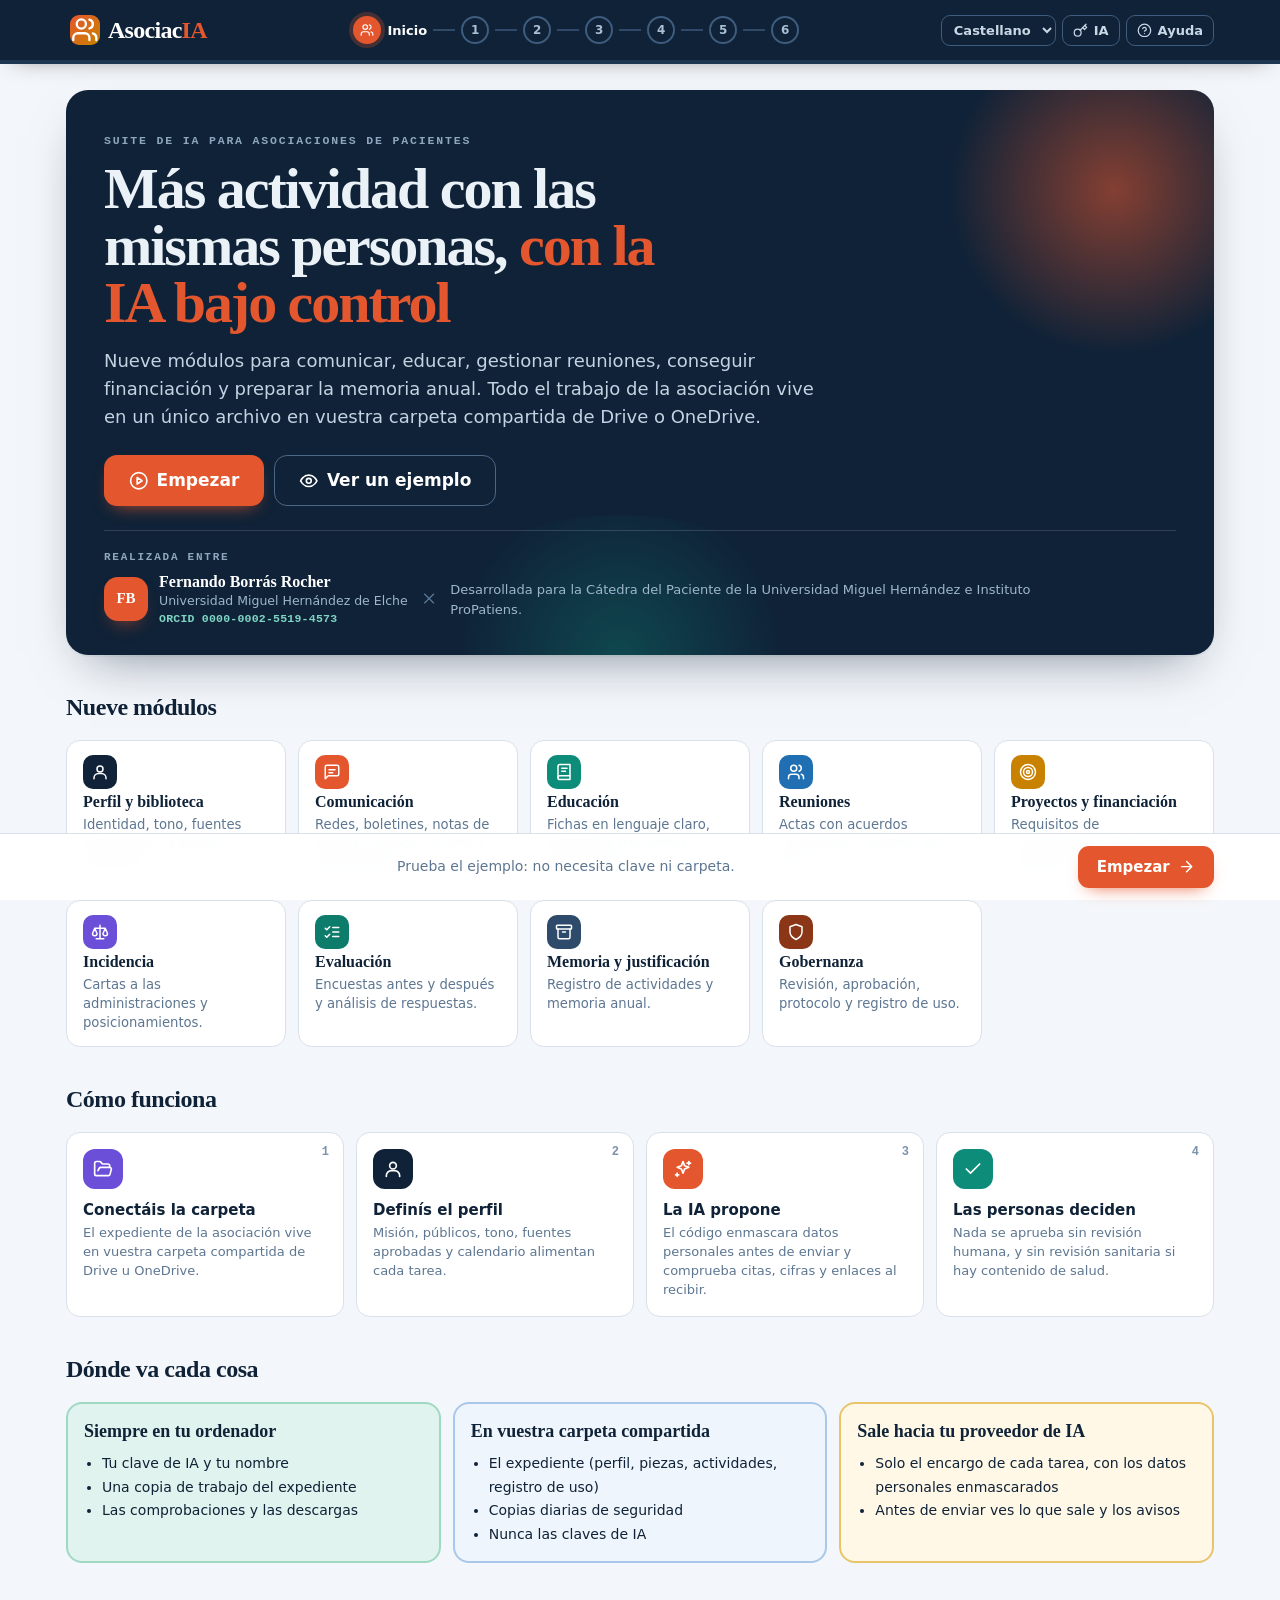
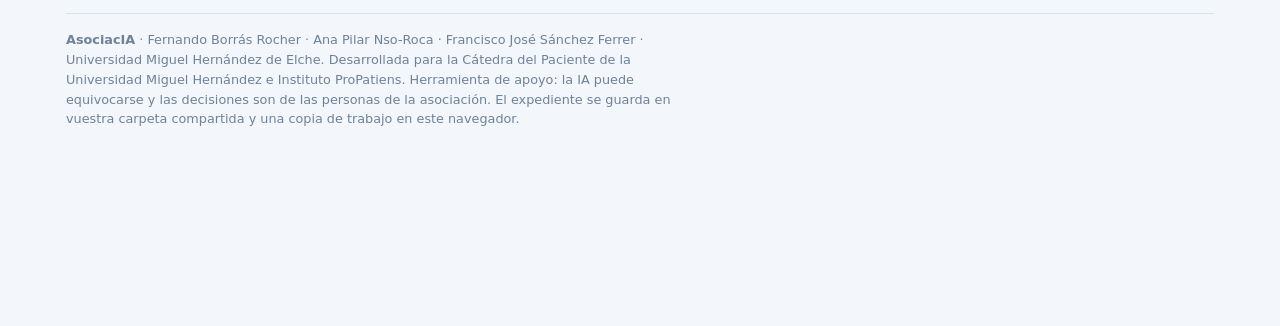
==== commit db41254b: "Update index.html" ====
--- a/index.html
+++ b/index.html
@@ -490,9 +490,7 @@
     <p class="fa-inicio" id="inicioProj"></p>
     <div class="fa-autores"><span class="fa-autores-cap" data-i18n="Realizada entre">Realizada entre</span>
       <div class="fa-autor"><span class="fa-av" style="--c:#E4572E">FB</span><div><b>Fernando Borrás Rocher</b><small>Universidad Miguel Hernández de Elche</small><a class="fa-orcid" href="https://orcid.org/0000-0002-5519-4573" target="_blank" rel="noopener">ORCID 0000-0002-5519-4573</a></div></div><span class="fa-x">×</span>
-      <div class="fa-autor"><span class="fa-av" style="--c:#0E8C7A">AP</span><div><b>Ana Pilar Nso-Roca</b><small>Universidad Miguel Hernández de Elche</small><a class="fa-orcid" href="https://orcid.org/0000-0002-0601-0213" target="_blank" rel="noopener">ORCID 0000-0002-0601-0213</a></div></div><span class="fa-x">×</span>
-      <div class="fa-autor"><span class="fa-av" style="--c:#1F6FB2">FJ</span><div><b>Francisco José Sánchez Ferrer</b><small>Universidad Miguel Hernández de Elche</small><a class="fa-orcid" href="https://orcid.org/0000-0003-2984-5165" target="_blank" rel="noopener">ORCID 0000-0003-2984-5165</a></div></div>
-      <p class="fa-idea" data-i18n="f.idea">Desarrollada para la Cátedra del Paciente de la Universidad Miguel Hernández e Instituto ProPatiens.</p></div>
+     <p class="fa-idea" data-i18n="f.idea">Desarrollada para la Cátedra del Paciente de la Universidad Miguel Hernández e Instituto ProPatiens.</p></div>
   </div>
   <h2 class="sec-title" data-i18n="Nueve módulos">Nueve módulos</h2>
   <div class="as-mods" id="modsPortada"></div>
@@ -2488,4 +2486,4 @@
 })();
 
 </script>
-</body></html>+</body></html>
